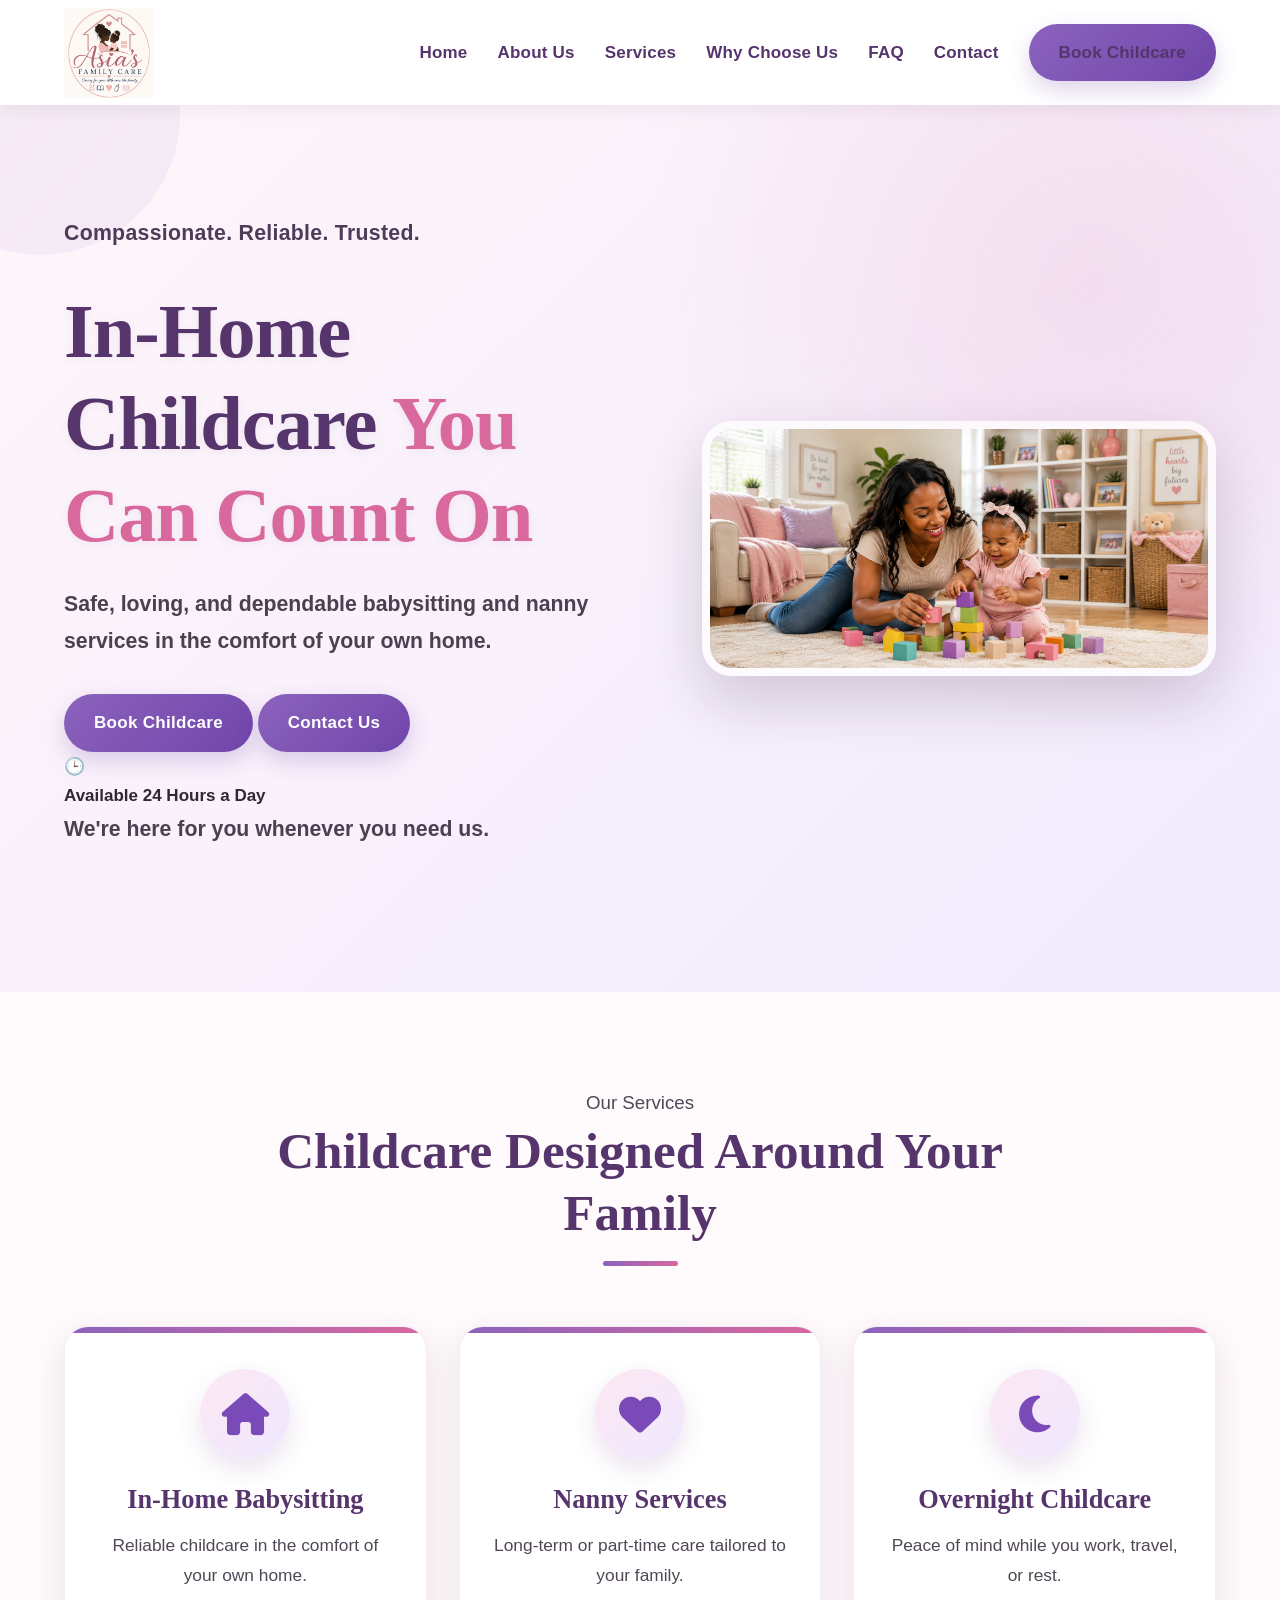
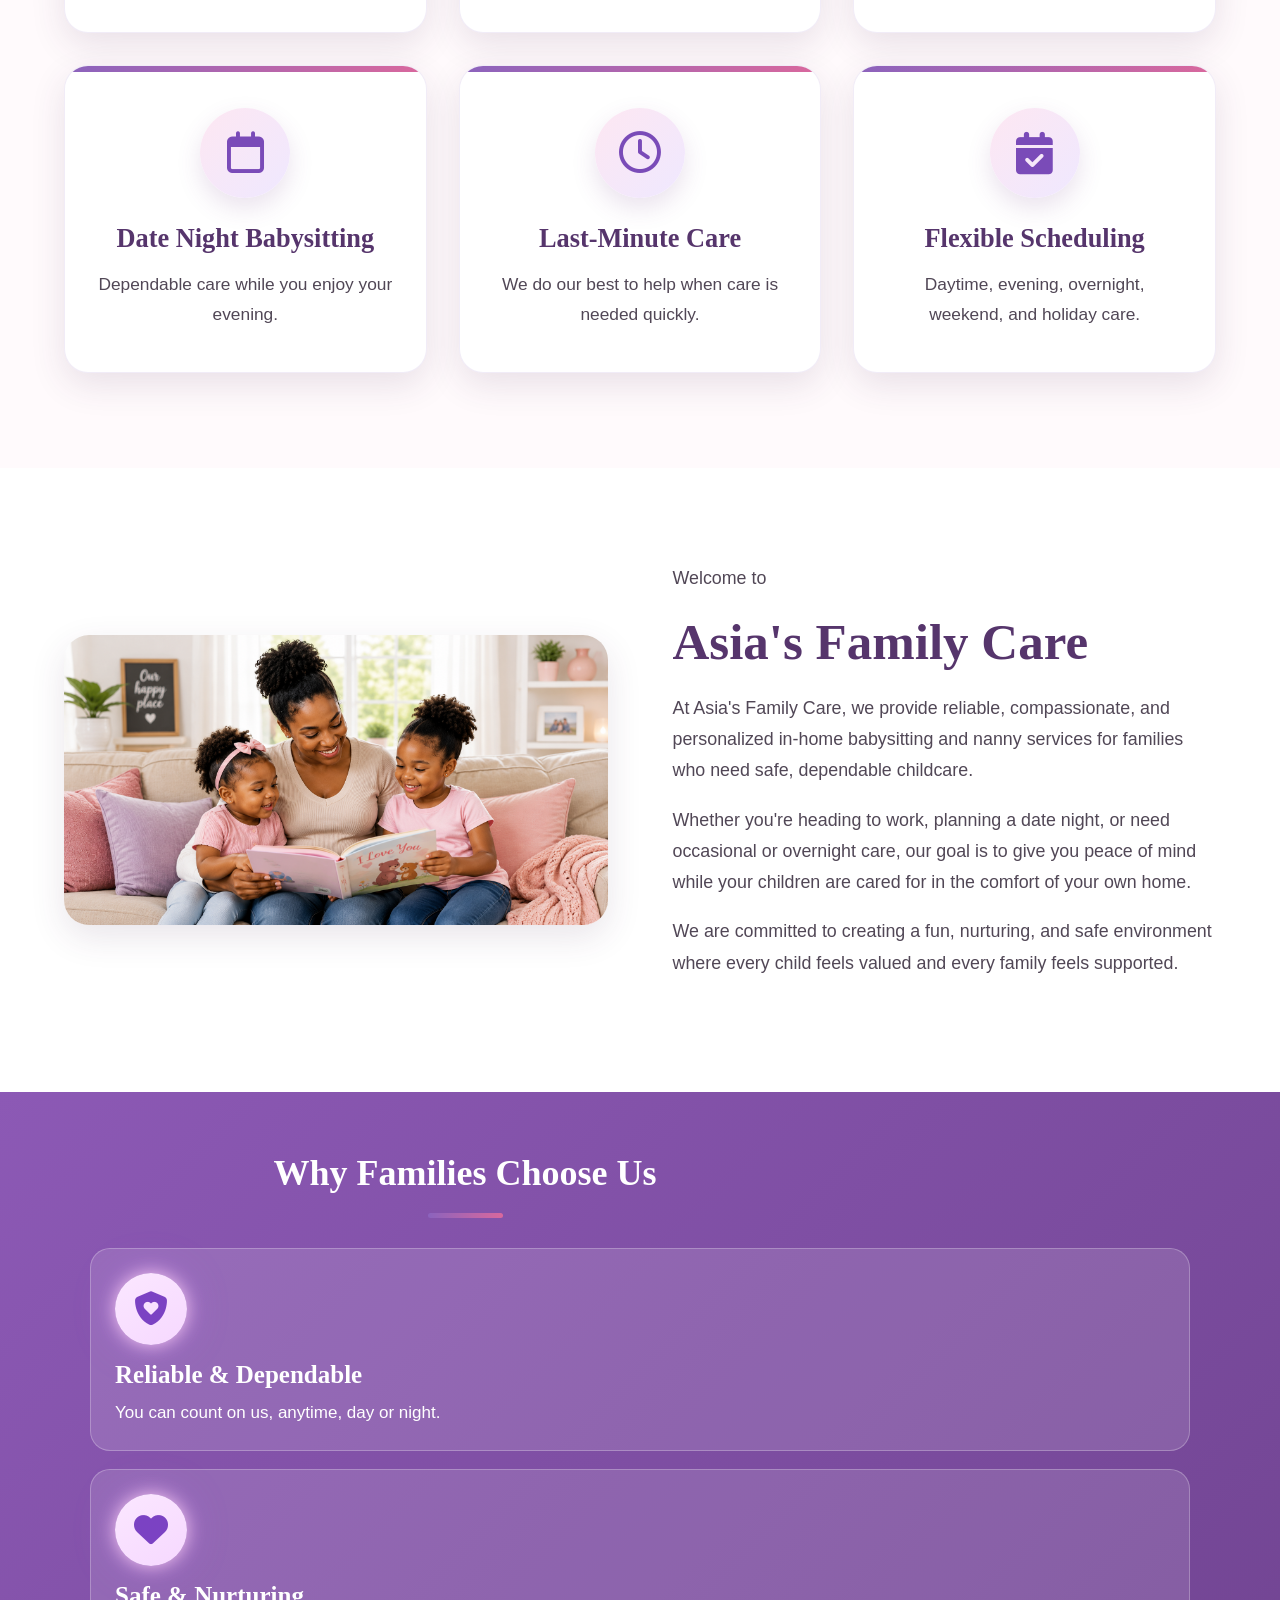
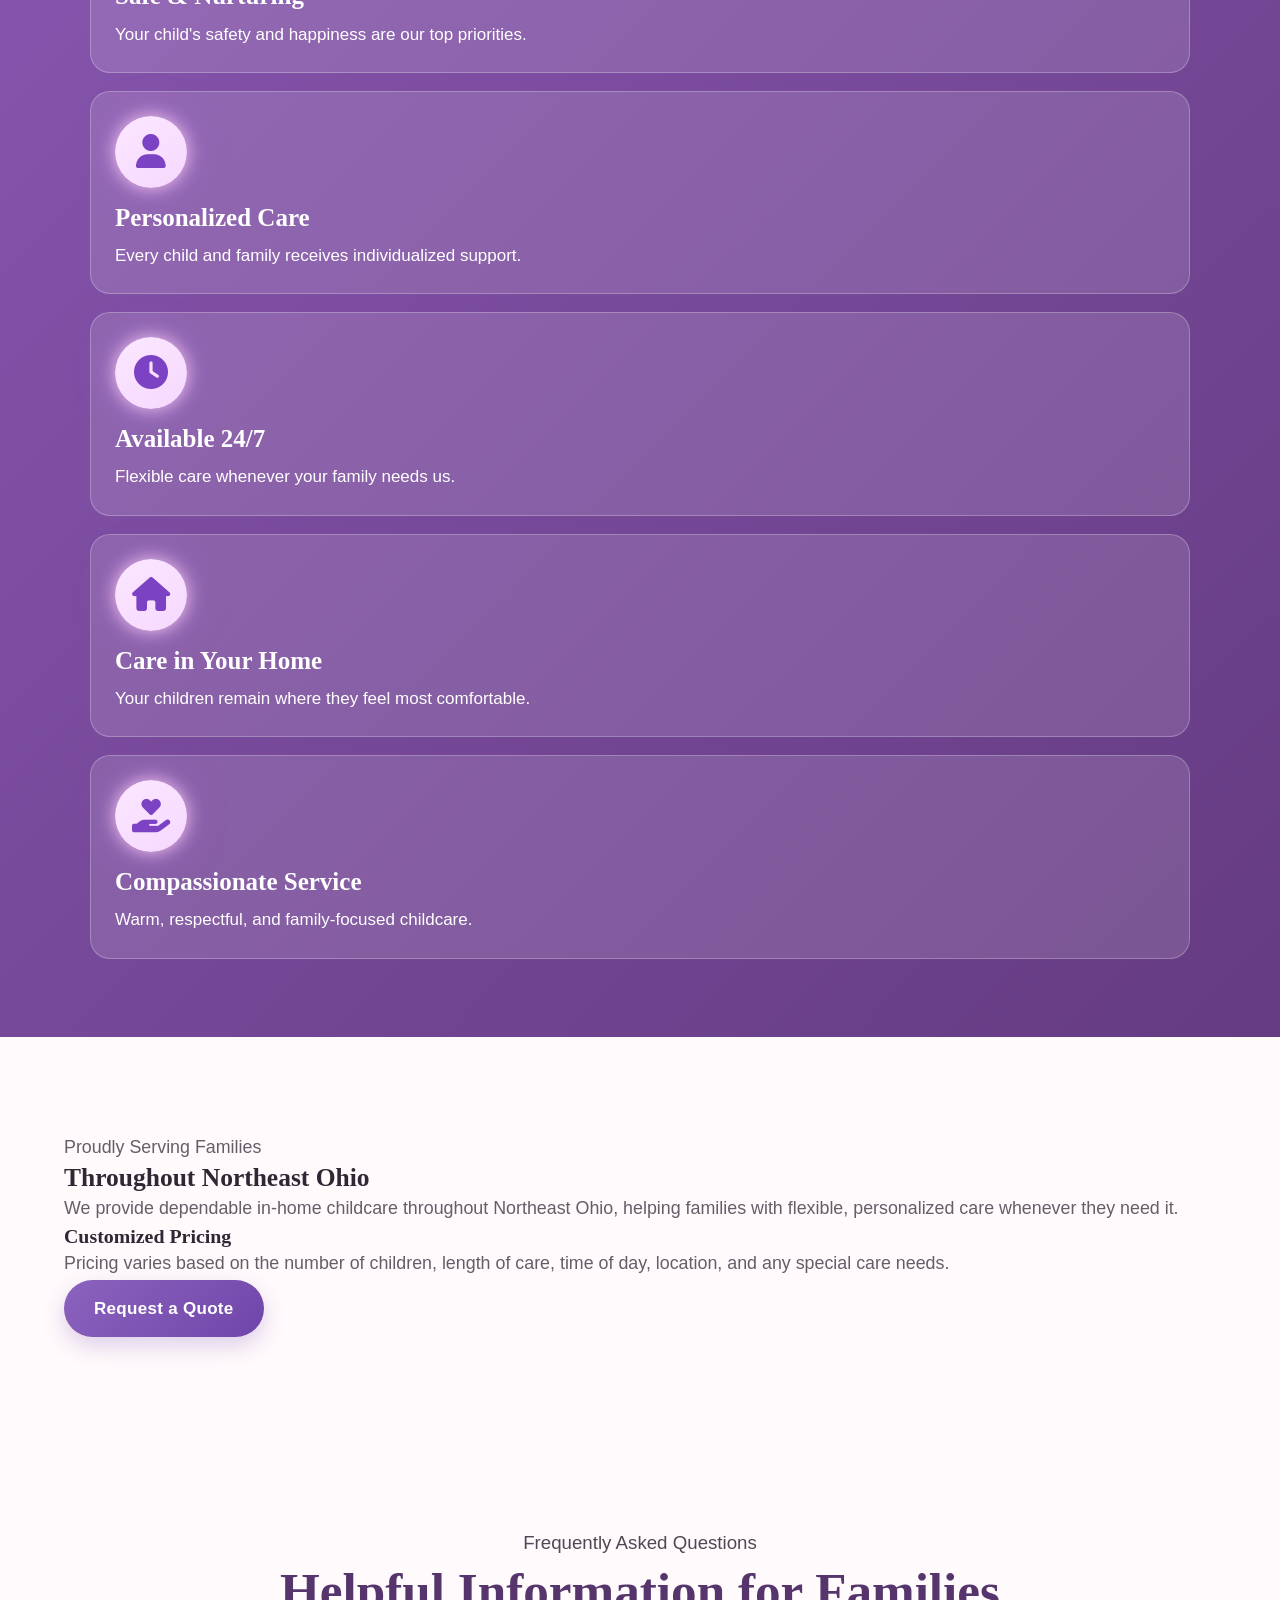
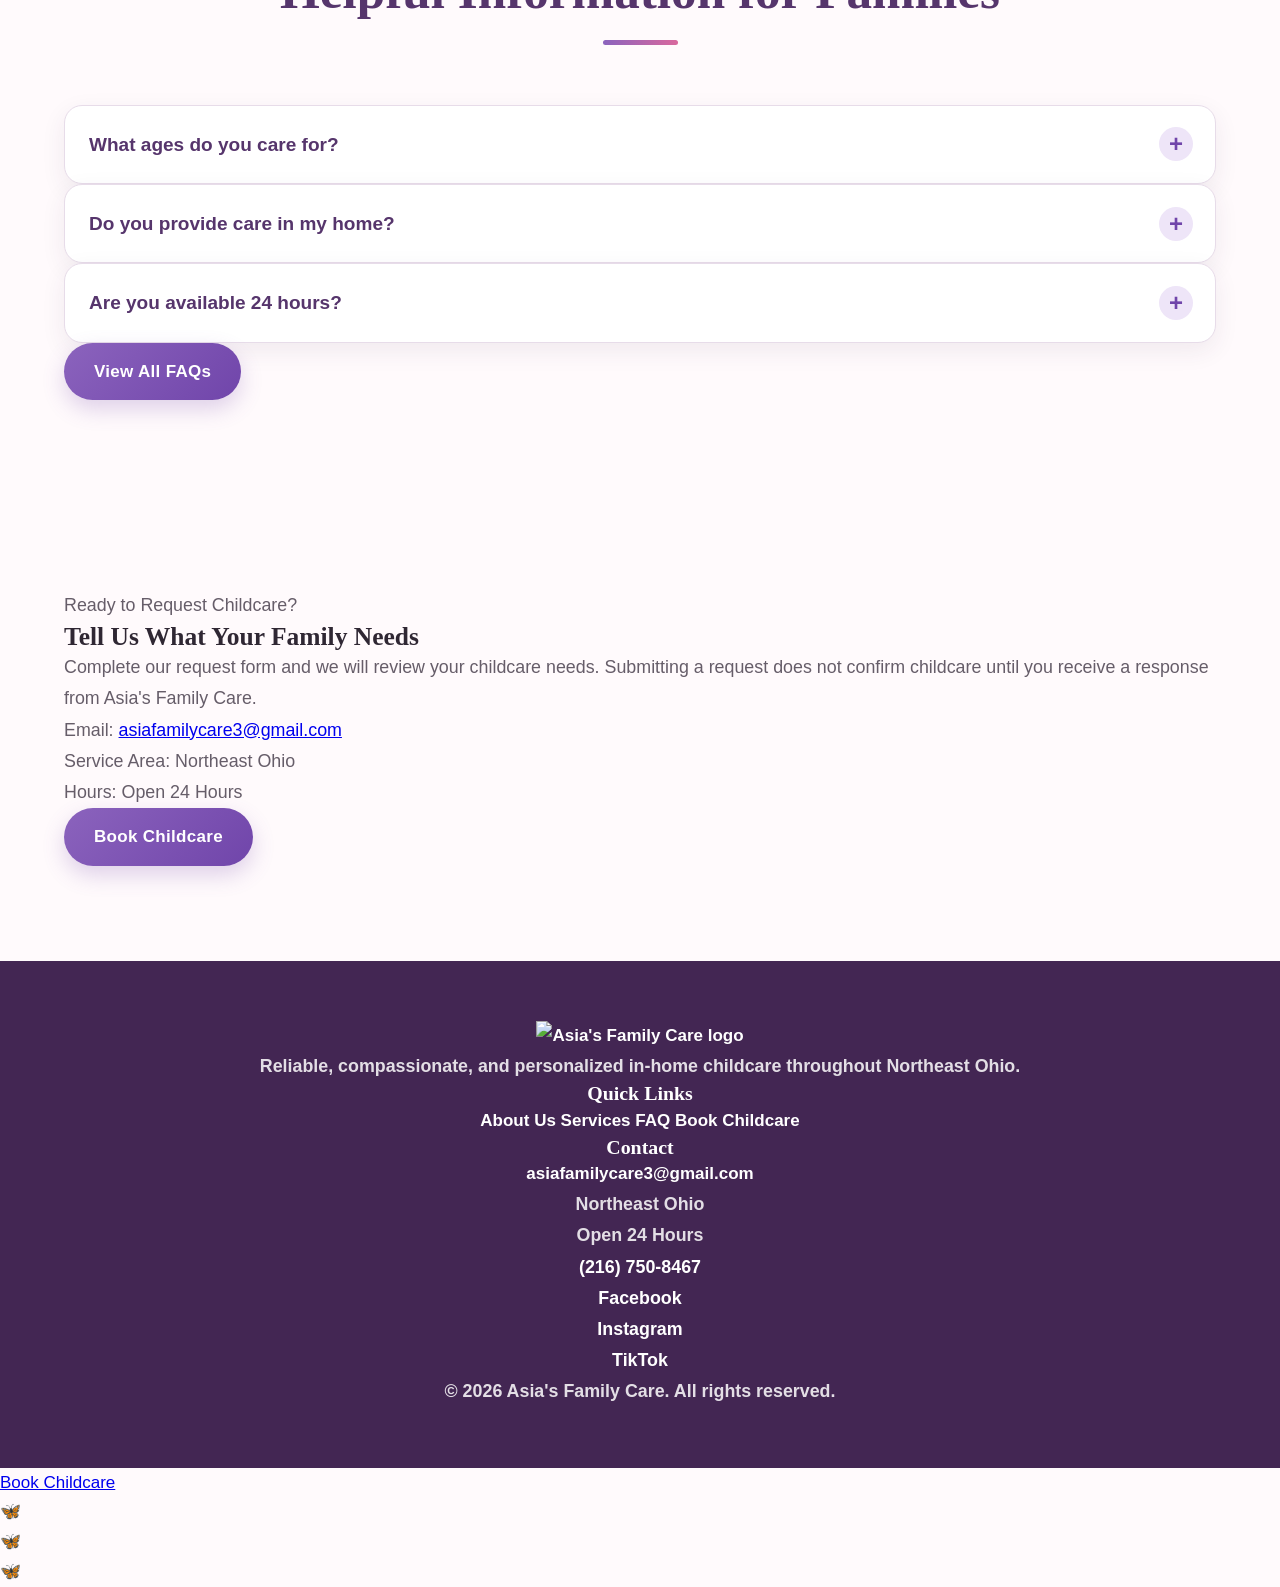
==== index.html @ 257b175a "Fix logo image file extension in footer" ====
<!DOCTYPE html>
<html lang="en">
<head>
  <meta charset="UTF-8">
  <meta name="viewport" content="width=device-width, initial-scale=1.0">

  <title>Asia's Family Care | In-Home Childcare in Northeast Ohio</title>

  <meta
    name="description"
    content="Asia's Family Care provides reliable, compassionate, and personalized in-home babysitting and nanny services throughout Northeast Ohio."
  >

  <link rel="stylesheet" href="styles.css">
  <link rel="stylesheet" href="https://cdnjs.cloudflare.com/ajax/libs/font-awesome/6.5.2/css/all.min.css">
</head>

<body>

  <header class="site-header">
    <div class="container header-inner">

      <a href="index.html" class="logo-link">
        <img
          src="logo.jpg.jpeg"
          alt="Asia's Family Care logo"
          class="logo"
        >
      </a>

      <button class="menu-button" id="menuButton" aria-label="Open menu">
        ☰
      </button>

      <nav class="main-nav" id="mainNav">
        <a href="index.html" class="active">Home</a>
       <a href="#about">About Us</a>
        <a href="#services">Services</a>
        <a href="#why-choose-us">Why Choose Us</a>
        <a href="#faq">FAQ</a>
        <a href="#contact">Contact</a>
        <a href="book.html" class="button nav-button">Book Childcare</a>
      </nav>

    </div>
  </header>

  <main>

    <section class="hero">
      <div class="container hero-grid">

        <div class="hero-content">
          <p class="eyebrow">
            Compassionate. Reliable. Trusted.
          </p>

          <h1>
            In-Home Childcare
            <span>You Can Count On</span>
          </h1>

          <p class="hero-text">
            Safe, loving, and dependable babysitting and nanny services
            in the comfort of your own home.
          </p>

          <div class="hero-buttons">
            <a href="book.html" class="button">
              Book Childcare
            </a>

            <a href="#contact" class="button button-outline">
              Contact Us
            </a>
          </div>

          <div class="availability">
            <div class="availability-icon">🕒</div>


            <div>
              <strong>Available 24 Hours a Day</strong>
              <p>We're here for you whenever you need us.</p>
            </div>
          </div>
        </div>

        <div class="hero-image">
          <img
            src="hero-family.png.png"
            alt="Caregiver reading with children"
          >
        </div>

      </div>
    </section>

    <section class="services-preview" id="services">
      <div class="container">

        <div class="section-heading">
          <p>Our Services</p>
          <h2>Childcare Designed Around Your Family</h2>
        </div>

        <div class="service-grid">

          <article class="service-card">
            <div class="service-icon">
    <i class="fa-solid fa-house"></i>
</div>
            <h3>In-Home Babysitting</h3>
            <p>Reliable childcare in the comfort of your own home.</p>
          </article>

          <article class="service-card">
            <div class="service-icon">
    <i class="fa-solid fa-heart"></i>
</div>
            <h3>Nanny Services</h3>
            <p>Long-term or part-time care tailored to your family.</p>
          </article>

          <article class="service-card">
            <div class="service-icon">
    <i class="fa-solid fa-moon"></i>
</div>
            <h3>Overnight Childcare</h3>
            <p>Peace of mind while you work, travel, or rest.</p>
          </article>

          <article class="service-card">
            <div class="service-icon">
    <i class="fa-regular fa-calendar"></i>
</div>
            <h3>Date Night Babysitting</h3>
            <p>Dependable care while you enjoy your evening.</p>
          </article>

          <article class="service-card">
            <div class="service-icon">
    <i class="fa-regular fa-clock"></i>
</div>
            <h3>Last-Minute Care</h3>
            <p>We do our best to help when care is needed quickly.</p>
          </article>

          <article class="service-card">
            <div class="service-icon">
    <i class="fa-solid fa-calendar-check"></i>
</div>
            <h3>Flexible Scheduling</h3>
            <p>Daytime, evening, overnight, weekend, and holiday care.</p>
          </article>

        </div>

        

      </div>
    </section>

    <section class="about-preview" id="about">
      <div class="container about-grid">

        <div class="about-image">
          <img
            src="caregiver-child.png.png"
            alt="Caregiver playing with a young child"
          >
        </div>

        <div class="about-content">
          <p class="script-heading">Welcome to</p>

          <h2>Asia's Family Care</h2>

          <p>
            At Asia's Family Care, we provide reliable, compassionate,
            and personalized in-home babysitting and nanny services for
            families who need safe, dependable childcare.
          </p>

          <p>
            Whether you're heading to work, planning a date night, or need
            occasional or overnight care, our goal is to give you peace of
            mind while your children are cared for in the comfort of your
            own home.
          </p>

          <p>
            We are committed to creating a fun, nurturing, and safe environment
            where every child feels valued and every family feels supported.
          </p>

          
        </div>

      </div>
    </section>

    <section class="why-choose-us" id="why-choose-us">
      <div class="container">

        <div class="section-heading light-heading">
          <h2>Why Families Choose Us</h2>
        </div>

        <div class="benefit-grid">

          <article class="benefit">
            <div class="benefit-icon">
    <i class="fa-solid fa-shield-heart"></i>
</div>
            <h3>Reliable & Dependable</h3>
            <p>You can count on us, anytime, day or night.</p>
          </article>

          <article class="benefit">
            <div class="benefit-icon">
    <i class="fa-solid fa-heart"></i>
</div>
            <h3>Safe & Nurturing</h3>
            <p>Your child's safety and happiness are our top priorities.</p>
          </article>

          <article class="benefit">
            <div class="benefit-icon">
    <i class="fa-solid fa-user"></i>
</div>
            <h3>Personalized Care</h3>
            <p>Every child and family receives individualized support.</p>
          </article>

          <article class="benefit">
    <div class="benefit-icon">
        <i class="fa-solid fa-clock"></i>
    </div>

    <h3>Available 24/7</h3>

    <p>Flexible care whenever your family needs us.</p>
</article>

          <article class="benefit">
    <div class="benefit-icon">
        <i class="fa-solid fa-house"></i>
    </div>
    <h3>Care in Your Home</h3>
    <p>Your children remain where they feel most comfortable.</p>
</article>

<article class="benefit">
    <div class="benefit-icon">
        <i class="fa-solid fa-hand-holding-heart"></i>
    </div>
    <h3>Compassionate Service</h3>
    <p>Warm, respectful, and family-focused childcare.</p>
</article>

        </div>

      </div>
    </section>

    <section class="service-area">
      <div class="container service-area-grid">

        <div>
          <p class="eyebrow">Proudly Serving Families</p>
          <h2>Throughout Northeast Ohio</h2>

          <p>
            We provide dependable in-home childcare throughout Northeast Ohio,
            helping families with flexible, personalized care whenever they need it.
          </p>
        </div>

        <div class="quote-card">
          <h3>Customized Pricing</h3>

          <p>
            Pricing varies based on the number of children, length of care,
            time of day, location, and any special care needs.
          </p>

          <a href="quote.html" class="button">
            Request a Quote
          </a>
        </div>

      </div>
    </section>

    <section id="faq" class="faq-preview">
      <div class="container">

        <div class="section-heading">
          <p>Frequently Asked Questions</p>
          <h2>Helpful Information for Families</h2>
        </div>

        <div class="faq-preview-list">

          <details>
            <summary>What ages do you care for?</summary>
            <p>
              We provide care for children of all ages, from infants to teenagers.
            </p>
          </details>

          <details>
            <summary>Do you provide care in my home?</summary>
            <p>
              Yes. We provide in-home babysitting and nanny services.
            </p>
          </details>

          <details>
            <summary>Are you available 24 hours?</summary>
            <p>
              Yes. We offer daytime, evening, overnight, weekend, and holiday care
              based on availability.
            </p>
          </details>

        </div>

        <div class="center-button">
          <a href="faq.html" class="button">
            View All FAQs
          </a>
        </div>

      </div>
    </section>

    <section id="book" class="home-booking">
      <div class="container home-booking-grid">

        <div>
          <p class="eyebrow">Ready to Request Childcare?</p>
          <h2>Tell Us What Your Family Needs</h2>

          <p>
            Complete our request form and we will review your childcare needs.
            Submitting a request does not confirm childcare until you receive
            a response from Asia's Family Care.
          </p>
        </div>

        <div class="booking-callout">
          <p>
            Email:
            <a href="mailto:asiafamilycare3@gmail.com">
              asiafamilycare3@gmail.com
            </a>
          </p>

          <p>Service Area: Northeast Ohio</p>
          <p>Hours: Open 24 Hours</p>

          <a href="book.html" class="button">
            Book Childcare
          </a>
        </div>

      </div>
    </section>

  </main>

  <footer id="contact" class="site-footer">
    <div class="container footer-grid">

      <div>
        <img
          src="assets/logo.jpg.jpeg"
          alt="Asia's Family Care logo"
          class="footer-logo"
        >

        <p>
          Reliable, compassionate, and personalized in-home childcare
          throughout Northeast Ohio.
        </p>
      </div>

      <div>
        <h3>Quick Links</h3>
        <a href="#about">About Us</a>
<a href="#services">Services</a>
<a href="#faq">FAQ</a>
<a href="#book">Book Childcare</a>
      </div>

      <div>
        <h3>Contact</h3>

        <a href="mailto:asiafamilycare3@gmail.com">
          asiafamilycare3@gmail.com
        </a>

        <p>Northeast Ohio</p>
        <p>Open 24 Hours</p>
        <p>
  <a href="tel:+12167508467">(216) 750-8467</a>
</p>
       <p>
  <a href="https://www.facebook.com/share/194YC9buAX/?mibextid=wwXIfr" target="_blank">
    Facebook
  </a>
</p>

<p>
  <a href="https://www.instagram.com/asiafamilycare" target="_blank">
    Instagram
  </a>
</p>

<p>
  <a href="https://www.tiktok.com/@asiafamilycare" target="_blank">
    TikTok
  </a>
</p> 
      </div>

    </div>

    <div class="footer-bottom">
      <p>
        © 2026 Asia's Family Care. All rights reserved.
      </p>
    </div>
  </footer>

  <a href="book.html" class="floating-book-button">
    Book Childcare
  </a>
 

<div class="butterfly butterfly1">🦋</div>
<div class="butterfly butterfly2">🦋</div>
<div class="butterfly butterfly3">🦋</div>

<script src="script.js"></script>
</body>
</html>

  <script src="script.js"></script>
</body>
</html>
---- styles.css ----
/* =========================================
   Asia's Family Care
   Professional Website Styles
========================================= */

:root {
  --purple-dark: #56356c;
  --purple: #8b63bd;
  --purple-light: #eee5f8;
  --pink: #d9689d;
  --pink-light: #fff1f7;
  --cream: #fffafc;
  --white: #ffffff;
  --text-dark: #2f2733;
  --text-light: #665d69;
  --border: #e7dce9;
  --shadow: 0 12px 35px rgba(73, 45, 82, 0.12);
  --shadow-hover: 0 18px 45px rgba(73, 45, 82, 0.18);
}

/* Reset */

* {
  margin: 0;
  padding: 0;
  box-sizing: border-box;
}

html {
  scroll-behavior: smooth;
  font-size: 17px;
}

body {
  font-family: "Segoe UI", Arial, Helvetica, sans-serif;
  background: var(--cream);
  color: var(--text-dark);
  line-height: 1.75;
  animation: pageFadeIn 0.7s ease-in;
}

img {
  max-width: 100%;
}

.container {
  width: min(90%, 1200px);
  margin: 0 auto;
}

/* Headings and text */

h1,
h2,
h3 {
  font-family: Georgia, "Times New Roman", serif;
  line-height: 1.2;
}

p {
  font-size: 1.05rem;
  color: var(--text-light);
}

section {
  padding: 95px 0;
}

/* Header */

header {
  background: rgba(255, 255, 255, 0.97);
  box-shadow: 0 3px 18px rgba(50, 35, 55, 0.08);
  position: sticky;
  top: 0;
  z-index: 1000;
}

.header-inner {
  min-height: 105px;
  display: flex;
  justify-content: space-between;
  align-items: center;
  gap: 30px;
}

.logo {
  display: block;
  height: 90px;
  width: auto;
  animation: logoDrop 0.8s ease-out;
}

.main-nav,
nav {
  display: flex;
  align-items: center;
  gap: 30px;
}

.main-nav a,
nav a {
  position: relative;
  color: var(--purple-dark);
  text-decoration: none;
  font-size: 1rem;
  font-weight: 700;
  letter-spacing: 0.2px;
  transition: color 0.25s ease;
}

.main-nav a::after,
nav a::after {
  content: "";
  position: absolute;
  left: 0;
  bottom: -7px;
  width: 0;
  height: 3px;
  background: var(--pink);
  border-radius: 10px;
  transition: width 0.25s ease;
}

.main-nav a:hover,
nav a:hover {
  color: var(--pink);
}

.main-nav a:hover::after,
nav a:hover::after {
  width: 100%;
}

/* Mobile menu button */

.menu-button {
  display: none;
  border: 0;
  background: var(--purple-light);
  color: var(--purple-dark);
  padding: 11px 15px;
  border-radius: 10px;
  font-size: 1.4rem;
  cursor: pointer;
}

/* Buttons */

.button,
.quote-submit-button {
  display: inline-flex;
  justify-content: center;
  align-items: center;
  min-height: 54px;
  padding: 14px 30px;
  border: none;
  border-radius: 50px;
  background: linear-gradient(135deg, var(--purple), #7045aa);
  color: var(--white);
  text-decoration: none;
  font-size: 1rem;
  font-weight: 800;
  letter-spacing: 0.3px;
  cursor: pointer;
  box-shadow: 0 9px 22px rgba(112, 69, 170, 0.23);
  transition:
    transform 0.25s ease,
    box-shadow 0.25s ease,
    background 0.25s ease;
}

.button:hover,
.quote-submit-button:hover {
  background: linear-gradient(135deg, #7e55b7, #603593);
  transform: translateY(-3px);
  box-shadow: 0 13px 28px rgba(112, 69, 170, 0.3);
}

.button:active,
.quote-submit-button:active {
  transform: scale(0.97);
}

/* Hero section */

.hero {
  position: relative;
  overflow: hidden;
  padding: 110px 0;
  background:
    radial-gradient(circle at 85% 20%, rgba(217, 104, 157, 0.13), transparent 34%),
    linear-gradient(135deg, #fff6fa 0%, #f1eafd 100%);
}

.hero::before {
  content: "";
  position: absolute;
  width: 280px;
  height: 280px;
  border-radius: 50%;
  top: -130px;
  left: -100px;
  background: rgba(139, 99, 189, 0.08);
}

.hero-grid {
  position: relative;
  display: grid;
  grid-template-columns: 1.05fr 0.95fr;
  gap: 70px;
  align-items: center;
}

.hero h1 {
  max-width: 720px;
  margin-bottom: 24px;
  color: var(--purple-dark);
  font-size: clamp(3rem, 6vw, 4.5rem);
  letter-spacing: -1.5px;
}

.hero h1 span,
.hero span {
  color: var(--pink);
}

.hero p {
  max-width: 650px;
  margin-bottom: 34px;
  font-size: 1.25rem;
  line-height: 1.75;
}

.hero img {
  width: 100%;
  display: block;
  border-radius: 30px;
  border: 8px solid rgba(255, 255, 255, 0.75);
  box-shadow: 0 25px 60px rgba(59, 38, 66, 0.2);
}

/* Section headings */

.section-heading {
  max-width: 750px;
  margin: 0 auto 60px;
  text-align: center;
}

.section-heading h2 {
  margin-bottom: 16px;
  color: var(--purple-dark);
  font-size: clamp(2.3rem, 4vw, 3.2rem);
}

.section-heading h2::after {
  content: "";
  display: block;
  width: 75px;
  height: 5px;
  margin: 18px auto 0;
  border-radius: 10px;
  background: linear-gradient(90deg, var(--purple), var(--pink));
}

.section-heading p {
  font-size: 1.1rem;
}

/* Services */

.service-grid {
  display: grid;
  grid-template-columns: repeat(auto-fit, minmax(270px, 1fr));
  gap: 32px;
}

.service-card,
.feature-card {
  position: relative;
  overflow: hidden;
  min-height: 100%;
  padding: 42px 32px;
  border: 1px solid rgba(139, 99, 189, 0.12);
  border-radius: 24px;
  background: var(--white);
  text-align: center;
  box-shadow: var(--shadow);
  animation: fadeUp 0.8s ease both;
  transition:
    transform 0.3s ease,
    box-shadow 0.3s ease,
    border-color 0.3s ease;
}

.service-card::before,
.feature-card::before {
  content: "";
  position: absolute;
  top: 0;
  left: 0;
  width: 100%;
  height: 6px;
  background: linear-gradient(90deg, var(--purple), var(--pink));
}

.service-card:hover,
.feature-card:hover {
  transform: translateY(-10px);
  border-color: rgba(139, 99, 189, 0.3);
  box-shadow: var(--shadow-hover);
}

.service-card h3,
.feature-card h3 {
  margin: 22px 0 14px;
  color: var(--purple-dark);
  font-size: 1.55rem;
}

.service-card p,
.feature-card p {
  font-size: 1.02rem;
}

/* About and welcome image layouts */

.about-grid,
.welcome-grid {
  display: grid;
  grid-template-columns: 1fr 1fr;
  align-items: center;
  gap: 65px;
}

.about-image,
.welcome-image,
.caregiver-image {
  width: 100%;
  height: auto;
  overflow: visible;
}

.about-image img,
.welcome-image img,
.caregiver-image img {
  width: 100%;
  height: auto;
  max-height: none;
  object-fit: contain;
  object-position: center;
  display: block;
  border-radius: 25px;
  box-shadow: var(--shadow);
}

/* About preview */

.about-preview {
  background: var(--white);
}

.about-preview h2 {
  margin-bottom: 20px;
  color: var(--purple-dark);
  font-size: clamp(2.2rem, 4vw, 3rem);
}

.about-preview p {
  margin-bottom: 18px;
}

/* Why choose us */

.why-choose-us {
  position: relative;
  overflow: hidden;
  background:
    radial-gradient(circle at 90% 10%, rgba(255, 255, 255, 0.12), transparent 28%),
    linear-gradient(135deg, #8b63bd 0%, #5c3875 100%);
  color: var(--white);
  animation: fadeUp 0.8s ease both;
}

.why-choose-us h2,
.why-choose-us h3 {
  color: var(--white);
}

.why-choose-us p {
  color: rgba(255, 255, 255, 0.9);
}

/* FAQ */

.faq-item {
  max-width: 850px;
  margin: 0 auto 20px;
  padding: 25px 28px;
  border: 1px solid var(--border);
  border-radius: 16px;
  background: var(--white);
  box-shadow: 0 8px 24px rgba(66, 43, 73, 0.08);
  animation: fadeUp 0.8s ease both;
}

.faq-item h3 {
  margin-bottom: 10px;
  color: var(--purple-dark);
  font-size: 1.3rem;
}

/* Quote page */

.quote-intro {
  padding: 75px 20px 45px;
  background:
    radial-gradient(circle at 80% 20%, rgba(217, 104, 157, 0.1), transparent 30%),
    #fff8fb;
  text-align: center;
}

.quote-intro h1 {
  margin-bottom: 18px;
  color: var(--purple-dark);
  font-size: clamp(2.5rem, 5vw, 4rem);
}

.quote-intro p {
  max-width: 700px;
  margin: 0 auto;
  font-size: 1.15rem;
}

.quote-form-section {
  padding: 35px 20px 90px;
  background: #fff8fb;
}

.quote-form {
  max-width: 760px;
  margin: 0 auto;
  padding: 42px;
  border: 1px solid rgba(139, 99, 189, 0.14);
  border-radius: 26px;
  background: var(--white);
  box-shadow: 0 18px 50px rgba(67, 42, 76, 0.12);
}

.quote-form label {
  display: block;
  margin-bottom: 23px;
  color: #493253;
  font-size: 1rem;
  font-weight: 750;
}

.quote-form input,
.quote-form select,
.quote-form textarea {
  display: block;
  width: 100%;
  min-height: 52px;
  margin-top: 9px;
  padding: 14px 16px;
  border: 1.5px solid #d7c8dd;
  border-radius: 12px;
  background: #fff;
  color: var(--text-dark);
  font: inherit;
  font-size: 1rem;
  transition:
    border-color 0.2s ease,
    box-shadow 0.2s ease;
}

.quote-form textarea {
  min-height: 145px;
  resize: vertical;
}

.quote-form input:focus,
.quote-form select:focus,
.quote-form textarea:focus {
  outline: none;
  border-color: var(--purple);
  box-shadow: 0 0 0 4px rgba(139, 99, 189, 0.14);
}

.quote-form .checkbox-row {
  display: flex;
  align-items: flex-start;
  gap: 12px;
  font-weight: 500;
  line-height: 1.55;
}

.quote-form .checkbox-row input {
  width: 21px;
  height: 21px;
  min-height: 0;
  margin-top: 4px;
  flex-shrink: 0;
}

.quote-submit-button {
  width: 100%;
  margin-top: 8px;
  font-size: 1.05rem;
}

.form-note {
  margin-top: 20px;
  text-align: center;
  color: var(--text-light);
  font-size: 0.95rem;
}

/* Floating booking button */

.floating-book-button {
  animation: gentlePulse 2.3s infinite;
}

/* Footer */

footer {
  padding: 60px 20px;
  background: #432653;
  color: var(--white);
  text-align: center;
}

footer p {
  color: rgba(255, 255, 255, 0.85);
}

footer a {
  color: var(--white);
  font-weight: 700;
  text-decoration: none;
}

footer a:hover {
  color: #f3b7d1;
  text-decoration: underline;
}

/* Animations */

@keyframes pageFadeIn {
  from {
    opacity: 0;
  }

  to {
    opacity: 1;
  }
}

@keyframes logoDrop {
  from {
    opacity: 0;
    transform: translateY(-18px);
  }

  to {
    opacity: 1;
    transform: translateY(0);
  }
}

@keyframes fadeUp {
  from {
    opacity: 0;
    transform: translateY(24px);
  }

  to {
    opacity: 1;
    transform: translateY(0);
  }
}

@keyframes gentlePulse {
  0%,
  100% {
    transform: scale(1);
  }

  50% {
    transform: scale(1.05);
  }
}

/* Tablet and mobile */

@media (max-width: 900px) {
  html {
    font-size: 16px;
  }

  section {
    padding: 75px 0;
  }

  .header-inner {
    min-height: 88px;
  }

  .logo {
    height: 72px;
  }

  .menu-button {
    display: block;
  }

  .main-nav,
  nav {
    display: none;
    position: absolute;
    top: 100%;
    left: 0;
    width: 100%;
    padding: 22px 5%;
    background: var(--white);
    box-shadow: 0 15px 25px rgba(50, 35, 55, 0.12);
  }

  .main-nav.open,
  nav.open {
    display: flex !important;
    flex-direction: column;
    align-items: flex-start;
    gap: 18px;
  }

  .main-nav a,
  nav a {
    width: 100%;
    padding: 8px 0;
    font-size: 1.05rem;
  }

  .hero {
    padding: 75px 0;
  }

  .hero-grid,
  .about-grid,
  .welcome-grid {
    grid-template-columns: 1fr;
    gap: 42px;
  }

  .hero-grid {
    text-align: center;
  }

  .hero h1 {
    margin-left: auto;
    margin-right: auto;
    font-size: clamp(2.7rem, 9vw, 3.8rem);
  }

  .hero p {
    margin-left: auto;
    margin-right: auto;
  }

  .hero img {
    max-width: 700px;
    margin: 0 auto;
  }
}

/* Small phones */

@media (max-width: 600px) {
  .container {
    width: 92%;
  }

  section {
    padding: 62px 0;
  }

  .hero {
    padding: 58px 0;
  }

  .hero h1 {
    font-size: 2.65rem;
    letter-spacing: -0.7px;
  }

  .hero p {
    font-size: 1.08rem;
  }

  .section-heading {
    margin-bottom: 42px;
  }

  .section-heading h2 {
    font-size: 2.25rem;
  }

  .service-grid {
    grid-template-columns: 1fr;
  }

  .service-card,
  .feature-card {
    padding: 35px 24px;
  }

  .quote-intro {
    padding: 58px 18px 35px;
  }

  .quote-intro h1 {
    font-size: 2.45rem;
  }

  .quote-form-section {
    padding: 25px 14px 65px;
  }

  .quote-form {
    padding: 28px 19px;
    border-radius: 20px;
  }

  .button {
    width: 100%;
    max-width: 330px;
  }
}

/* Accessibility */

@media (prefers-reduced-motion: reduce) {
  *,
  *::before,
  *::after {
    animation: none !important;
    transition: none !important;
    scroll-behavior: auto !important;
  }
}
/* Stronger, bolder website text */

body {
  font-weight: 500;
}

.hero h1 {
  font-weight: 900;
  letter-spacing: -1px;
  text-shadow: 0 2px 8px rgba(93, 59, 115, 0.08);
}

.hero p {
  font-weight: 600;
  color: #4b4050;
}

.hero > .container p:first-child,
.hero-grid > div > p:first-child {
  font-weight: 700;
  color: #4d3b58;
  letter-spacing: 0.3px;
}

.section-heading h2,
.about-preview h2,
.quote-intro h1 {
  font-weight: 900;
}

.section-heading p,
.about-preview p,
.service-card p,
.feature-card p,
.faq-item p {
  font-weight: 500;
  color: #514756;
}

.service-card h3,
.feature-card h3,
.faq-item h3 {
  font-weight: 800;
}

nav a,
.main-nav a {
  font-weight: 800;
}

.button,
.quote-submit-button {
  font-weight: 900;
}

footer,
footer p,
footer a {
  font-weight: 600;
}
.service-icon{
    width:90px;
    height:90px;
    margin:0 auto 25px;
    border-radius:50%;
    background:linear-gradient(135deg,#fde7f2,#efe8ff);
    display:flex;
    align-items:center;
    justify-content:center;
    box-shadow:0 10px 25px rgba(111,63,133,.15);
}

.service-icon i{
    font-size:42px;
    color:#7a4bb8;
}

.service-card:hover .service-icon{
    transform:scale(1.08);
    transition:.3s;
}
}
/* Professional FAQ cards */

.faq-preview-list{
  max-width:850px;
  margin:0 auto;
  display:grid;
  gap:16px;
}

.faq-preview-list details{
  background:white;
  border:1px solid #e7dce9;
  border-radius:18px;
  box-shadow:0 8px 24px rgba(66,43,73,.08);
  overflow:hidden;
}

.faq-preview-list summary{
  position:relative;
  padding:22px 65px 22px 24px;
  color:#56356c;
  font-size:1.12rem;
  font-weight:800;
  cursor:pointer;
  list-style:none;
}

.faq-preview-list summary::-webkit-details-marker{
  display:none;
}

.faq-preview-list summary::after{
  content:"+";
  position:absolute;
  right:22px;
  top:50%;
  transform:translateY(-50%);
  width:34px;
  height:34px;
  display:flex;
  align-items:center;
  justify-content:center;
  border-radius:50%;
  background:#eee5f8;
  color:#7045aa;
  font-size:24px;
  font-weight:bold;
}

.faq-preview-list details[open] summary::after{
  content:"−";
}

.faq-preview-list details p{
  padding:0 24px 22px;
  color:#514756;
  font-size:1rem;
  line-height:1.7;
}

.faq-preview-list details[open]{
  border-color:#cbb5df;
  box-shadow:0 12px 30px rgba(86,53,108,.14);
}
/* Full FAQ page */

.faq-page-intro {
  padding: 85px 0 45px;
  background:
    radial-gradient(
      circle at 85% 15%,
      rgba(217, 104, 157, 0.12),
      transparent 30%
    ),
    linear-gradient(135deg, #fff7fb, #f3edff);
}

.faq-page-intro .section-heading {
  margin-bottom: 0;
}

.faq-page-intro .section-heading > p:first-child {
  margin-bottom: 12px;
  color: var(--pink);
  font-weight: 800;
  letter-spacing: 1px;
  text-transform: uppercase;
}

.faq-page-intro h1 {
  margin-bottom: 20px;
  color: var(--purple-dark);
  font-size: clamp(2.7rem, 6vw, 4.4rem);
}

.faq-page-section {
  padding: 70px 0 95px;
  background: var(--cream);
}

.faq-booking-box {
  max-width: 850px;
  margin: 55px auto 0;
  padding: 45px 30px;
  border-radius: 25px;
  background:
    radial-gradient(
      circle at 90% 10%,
      rgba(255, 255, 255, 0.13),
      transparent 30%
    ),
    linear-gradient(135deg, var(--purple), var(--purple-dark));
  color: white;
  text-align: center;
  box-shadow: var(--shadow-hover);
}

.faq-booking-box p {
  margin-bottom: 8px;
  color: rgba(255, 255, 255, 0.88);
  font-weight: 600;
}

.faq-booking-box h2 {
  margin-bottom: 25px;
  color: white;
  font-size: clamp(2rem, 5vw, 3rem);
}

.faq-booking-box .button {
  background: white;
  color: var(--purple-dark);
}

.faq-booking-box .button:hover {
  background: var(--pink-light);
}

@media (max-width: 600px) {
  .faq-page-intro {
    padding: 60px 0 35px;
  }

  .faq-page-intro h1 {
    font-size: 2.65rem;
  }

  .faq-page-section {
    padding: 50px 0 70px;
  }

  .faq-preview-list summary {
    padding: 20px 62px 20px 20px;
    font-size: 1.05rem;
  }

  .faq-preview-list details p {
    padding: 0 20px 20px;
  }

  .faq-booking-box {
    padding: 38px 22px;
  }
}
/* Booking form layout */
.booking-form {
  width: 100%;
  max-width: 850px;
  margin: 0 auto;
  padding: 28px;
  background: #ffffff;
  border-radius: 24px;
  box-sizing: border-box;
}

.booking-form h2 {
  margin-top: 30px;
  margin-bottom: 18px;
}

.booking-form label {
  display: flex;
  flex-direction: column;
  gap: 8px;
  width: 100%;
  font-weight: 600;
}

.form-grid {
  display: grid;
  grid-template-columns: repeat(2, minmax(0, 1fr));
  gap: 20px;
}

.booking-form input,
.booking-form select,
.booking-form textarea {
  display: block;
  width: 100%;
  min-width: 0;
  padding: 14px 16px;
  font-size: 16px;
  border: 1px solid #ddd4df;
  border-radius: 12px;
  background: #ffffff;
  box-sizing: border-box;
}

.booking-form textarea {
  resize: vertical;
}

/* Phone layout */
@media (max-width: 700px) {
  .booking-form-section {
    padding: 35px 16px;
  }

  .booking-form {
    padding: 22px 18px;
    border-radius: 18px;
  }

  .form-grid {
    grid-template-columns: 1fr;
    gap: 16px;
  }

  .booking-form h2 {
    font-size: 32px;
    line-height: 1.1;
  }

  .booking-form label {
    font-size: 18px;
  }

  .booking-form input,
  .booking-form select,
  .booking-form textarea {
    width: 100%;
    font-size: 16px;
  }
}
/* Final booking page cleanup */

.booking-form-section {
  background: #fff9fc;
  padding: 60px 20px;
}

.booking-form {
  max-width: 900px;
  padding: 40px;
  box-shadow: 0 14px 40px rgba(77, 42, 91, 0.08);
}

.booking-form h2 {
  color: #2f2431;
  font-size: 34px;
  margin-top: 38px;
  margin-bottom: 20px;
}

.booking-form h2:first-of-type {
  margin-top: 0;
}

.booking-form label {
  color: #332b35;
  line-height: 1.4;
}

.booking-form input,
.booking-form select,
.booking-form textarea {
  min-height: 54px;
}

.booking-form textarea {
  min-height: 170px;
}

.checkbox-row {
  display: grid !important;
  grid-template-columns: 22px 1fr;
  align-items: start;
  gap: 12px !important;
  margin-top: 24px;
}

.checkbox-row input {
  width: 20px !important;
  min-height: 20px !important;
  margin-top: 3px;
}

.booking-submit-button {
  display: block;
  width: fit-content;
  margin: 26px auto 0;
  padding: 16px 28px;
  border: none;
  cursor: pointer;
}

.form-note {
  max-width: 720px;
  margin: 18px auto 0;
  text-align: center;
  line-height: 1.6;
  color: #6e6371;
}

@media (max-width: 700px) {
  .booking-form-section {
    padding: 28px 12px;
  }

  .booking-form {
    padding: 26px 18px;
  }

  .booking-form h2 {
    font-size: 30px;
  }

  .booking-submit-button {
    width: 100%;
  }

  .form-note {
    text-align: left;
  }
}
/* =========================================
   PROFESSIONAL BOOKING PAGE
   ========================================= */

.booking-intro {
    padding: 80px 20px 60px;
    text-align: center;
    background:
        radial-gradient(circle at top left, rgba(255, 255, 255, 0.9), transparent 35%),
        linear-gradient(135deg, #fff4fb 0%, #eee4ff 100%);
    border-bottom: 1px solid rgba(123, 66, 195, 0.12);
}

.booking-intro .container {
  max-width: 760px;
  margin: 0 auto;
}.booking-intro h1 {
    margin: 12px 0 18px;
    color: #4f2d67;
    font-size: 54px;
    line-height: 1.1;
}

.booking-intro p {
    max-width: 680px;
    margin: 0 auto;
    color: #665c69;
    font-size: 19px;
    line-height: 1.7;
}

.booking-label {
  margin: 0 0 10px;
  color: #7b4a91;
  font-size: 15px;
  font-weight: 800;
  letter-spacing: 2px;
  text-transform: uppercase;
}

.booking-intro h1 {
  margin: 0 0 18px;
  color: #2f2431;
  font-size: clamp(38px, 6vw, 58px);
  line-height: 1.08;
}

.booking-intro p {
  max-width: 680px;
  margin: 0 auto;
  color: #6e6371;
  font-size: 18px;
  line-height: 1.7;
}

.booking-form-section {
  padding: 65px 20px 80px;
  background: #fffafd;
}

.booking-form-section .container {
  max-width: 1000px;
  margin: 0 auto;
}

.booking-form {
  width: 100%;
  max-width: 900px;
  margin: 0 auto;
  padding: 48px;
  background: #ffffff;
  border: 1px solid #eee3f0;
  border-radius: 28px;
  box-shadow: 0 18px 55px rgba(77, 42, 91, 0.10);
  box-sizing: border-box;
}

.booking-form h2 {
  position: relative;
  margin: 42px 0 22px;
  padding-bottom: 12px;
  color: #302533;
  font-size: 32px;
  line-height: 1.2;
}

.booking-form h2:first-of-type {
  margin-top: 0;
}

.booking-form h2::after {
  content: "";
  display: block;
  width: 58px;
  height: 4px;
  margin-top: 12px;
  border-radius: 20px;
  background: linear-gradient(90deg, #a86cc1, #e8a8c8);
}

.form-grid {
  display: grid;
  grid-template-columns: repeat(2, minmax(0, 1fr));
  gap: 22px;
}

.booking-form label {
  display: flex;
  flex-direction: column;
  gap: 9px;
  width: 100%;
  color: #3f3541;
  font-size: 16px;
  font-weight: 700;
  line-height: 1.4;
}

.booking-form input,
.booking-form select,
.booking-form textarea {
  display: block;
  width: 100%;
  min-width: 0;
  min-height: 54px;
  padding: 14px 16px;
  color: #302b32;
  font-family: inherit;
  font-size: 16px;
  font-weight: 500;
  background: #fffefe;
  border: 1px solid #ded2e1;
  border-radius: 13px;
  outline: none;
  box-sizing: border-box;
  transition:
    border-color 0.2s ease,
    box-shadow 0.2s ease,
    transform 0.2s ease;
}

.booking-form textarea {
  min-height: 170px;
  resize: vertical;
}

.booking-form input::placeholder,
.booking-form textarea::placeholder {
  color: #a49aa6;
}

.booking-form input:focus,
.booking-form select:focus,
.booking-form textarea:focus {
  border-color: #9b63b4;
  box-shadow: 0 0 0 4px rgba(155, 99, 180, 0.12);
}

.checkbox-row {
  display: flex !important;
  flex-direction: row !important;
  align-items: flex-start !important;
  gap: 12px !important;
  margin: 28px 0 0;
  padding: 18px;
  background: #faf5fc;
  border: 1px solid #eadfee;
  border-radius: 14px;
  font-weight: 500 !important;
}

.checkbox-row input[type="checkbox"] {
  width: 20px !important;
  height: 20px !important;
  min-height: 20px !important;
  flex: 0 0 20px;
  margin: 3px 0 0 !important;
  padding: 0 !important;
  accent-color: #8d55a7;
}

.checkbox-row span {
  display: block;
  flex: 1;
  color: #5d5360;
  line-height: 1.6;
}

.booking-submit-button {
  display: block;
  width: fit-content;
  min-width: 260px;
  margin: 30px auto 0;
  padding: 16px 30px;
  color: #ffffff;
  font-size: 17px;
  font-weight: 800;
  text-align: center;
  background: linear-gradient(135deg, #8f59aa, #b973b6);
  border: none;
  border-radius: 999px;
  box-shadow: 0 10px 24px rgba(143, 89, 170, 0.25);
  cursor: pointer;
  transition:
    transform 0.2s ease,
    box-shadow 0.2s ease;
}

.booking-submit-button:hover {
  transform: translateY(-2px);
  box-shadow: 0 14px 28px rgba(143, 89, 170, 0.32);
}

.form-note {
  max-width: 720px;
  margin: 22px auto 0;
  padding: 16px 18px;
  color: #6d6370;
  font-size: 15px;
  line-height: 1.65;
  text-align: center;
  background: #fbf7fc;
  border-radius: 12px;
}

@media (max-width: 700px) {
  .booking-intro {
    padding: 48px 18px 32px;
  }

  .booking-intro h1 {
    font-size: 38px;
  }

  .booking-intro p {
    font-size: 16px;
  }

  .booking-form-section {
    padding: 30px 12px 50px;
  }

  .booking-form {
    padding: 28px 18px;
    border-radius: 20px;
  }

  .form-grid {
    grid-template-columns: 1fr;
    gap: 17px;
  }

  .booking-form h2 {
    margin-top: 34px;
    font-size: 29px;
  }

  .booking-form input,
  .booking-form select,
  .booking-form textarea {
    min-height: 52px;
    font-size: 16px;
  }

  .checkbox-row {
    padding: 15px;
  }

  .booking-submit-button {
    width: 100%;
    min-width: 0;
  }

  .form-note {
    text-align: left;
  }
}
/* Booking page hero */
.booking-intro {
  padding: 72px 20px 58px;
  text-align: center;
  background: linear-gradient(135deg, #fdf4fa 0%, #eee5ff 100%);
  border-bottom: 1px solid #eadff0;
}

.booking-intro .container {
  max-width: 760px;
  margin: 0 auto;
}

.booking-label {
  margin: 0 0 12px;
  color: #8b58a3;
  font-size: 14px;
  font-weight: 800;
  letter-spacing: 2px;
  text-transform: uppercase;
}

.booking-intro h1 {
  margin: 0 0 18px;
  color: #312735;
  font-size: 52px;
  line-height: 1.1;
}

.booking-intro p {
  max-width: 650px;
  margin: 0 auto;
  color: #6d6270;
  font-size: 18px;
  line-height: 1.7;
}

@media (max-width: 700px) {
  .booking-intro {
    padding: 48px 18px 38px;
  }

  .booking-intro h1 {
    font-size: 38px;
  }

  .booking-intro p {
    font-size: 16px;
  }
}
/* Booking Form Card */
.booking-form,
form {
    max-width: 1000px;
    margin: 50px auto;
    background: #ffffff;
    padding: 45px;
    border-radius: 24px;
    box-shadow: 0 15px 40px rgba(88, 49, 110, 0.12);
    border: 1px solid #f0e7f5;
}

.booking-form h2,
form h2 {
    margin-top: 40px;
    color: #3d2d52;
    border-bottom: 2px solid #efe6f7;
    padding-bottom: 12px;
}

.booking-form label,
form label {
    font-weight: 600;
    color: #555;
}

.booking-form input,
.booking-form select,
.booking-form textarea,
form input,
form select,
form textarea {
    border-radius: 12px;
    border: 1px solid #ddd;
    padding: 14px;
    transition: .3s;
}

.booking-form input:focus,
.booking-form select:focus,
.booking-form textarea:focus,
form input:focus,
form select:focus,
form textarea:focus {
    border-color: #8b58a3;
    box-shadow: 0 0 0 4px rgba(139,88,163,.15);
    outline: none;
}
/* Fix Why Choose Us section */
.why-choose-us {
  padding: 70px 20px;
  background: linear-gradient(135deg, #8f5cc2 0%, #6f3f93 100%);
  color: #ffffff;
}

.why-choose-us .container {
  max-width: 1100px;
  margin: 0 auto;
}

.why-choose-us h2 {
  margin: 0 0 45px;
  text-align: center;
  color: #ffffff;
  font-size: 46px;
  line-height: 1.15;
}

.why-choose-grid {
  display: grid;
  grid-template-columns: repeat(2, minmax(0, 1fr));
  gap: 24px;
}

.why-choose-item {
  padding: 26px;
  background: rgba(255, 255, 255, 0.12);
  border: 1px solid rgba(255, 255, 255, 0.22);
  border-radius: 20px;
}

.why-choose-item i,
.why-choose-icon {
  display: block;
  margin-bottom: 14px;
  color: #ffffff;
  font-size: 28px;
}

.why-choose-item h3 {
  margin: 0 0 10px;
  color: #ffffff;
  font-size: 27px;
  line-height: 1.2;
}

.why-choose-item p {
  margin: 0;
  color: #ffffff;
  font-size: 18px;
  line-height: 1.6;
}

@media (max-width: 700px) {
  .why-choose-us {
    padding: 48px 18px;
  }

  .why-choose-us h2 {
    margin-bottom: 30px;
    font-size: 36px;
  }

  .why-choose-grid {
    grid-template-columns: 1fr;
    gap: 16px;
  }

  .why-choose-item {
    padding: 22px;
  }

  .why-choose-item h3 {
    font-size: 25px;
  }

  .why-choose-item p {
    font-size: 17px;
  }
}
/* Mobile fix for Why Choose Us */
#why-choose-us {
  padding: 60px 20px;
  background: linear-gradient(135deg, #8e5aba 0%, #6d3f8d 100%);
  color: #ffffff;
}

#why-choose-us h2 {
  margin: 0 0 32px;
  text-align: center;
  color: #ffffff;
  font-size: 38px;
  line-height: 1.15;
}

#why-choose-us .benefits-grid {
  display: grid;
  grid-template-columns: repeat(2, minmax(0, 1fr));
  gap: 22px;
}

#why-choose-us .benefit {
  padding: 24px;
  background: rgba(255, 255, 255, 0.12);
  border: 1px solid rgba(255, 255, 255, 0.22);
  border-radius: 20px;
}

#why-choose-us .benefit-icon {
  margin-bottom: 14px;
  font-size: 28px;
  line-height: 1;
  color: #ffffff;
}

#why-choose-us .benefit-icon i {
  font-size: 28px;
}

#why-choose-us .benefit h3 {
  margin: 0 0 10px;
  color: #ffffff;
  font-size: 27px;
  line-height: 1.2;
}

#why-choose-us .benefit p {
  margin: 0;
  color: #ffffff;
  font-size: 18px;
  line-height: 1.6;
}

@media (max-width: 700px) {
  #why-choose-us {
    padding: 48px 18px;
    scroll-margin-top: 110px;
  }

  #why-choose-us h2 {
    font-size: 34px;
    margin-bottom: 28px;
  }

  #why-choose-us .benefits-grid {
    grid-template-columns: 1fr;
    gap: 16px;
  }

  #why-choose-us .benefit {
    padding: 22px;
  }

  #why-choose-us .benefit h3 {
    font-size: 25px;
  }

  #why-choose-us .benefit p {
    font-size: 17px;
  }
}
/* Force-fix Why Families Choose Us */
section#why-choose-us {
  padding: 60px 18px !important;
  background: linear-gradient(135deg, #8c59b5, #653b82) !important;
  scroll-margin-top: 115px;
}

section#why-choose-us .container {
  max-width: 1100px;
  margin: 0 auto;
}

section#why-choose-us .section-heading {
  margin: 0 0 30px !important;
  text-align: center !important;
}

section#why-choose-us .section-heading h2 {
  margin: 0 !important;
  color: white !important;
  font-size: 36px !important;
  line-height: 1.2 !important;
}

section#why-choose-us article.benefit {
  display: block !important;
  margin: 0 0 18px !important;
  padding: 24px !important;
  background: rgba(255, 255, 255, 0.13) !important;
  border: 1px solid rgba(255, 255, 255, 0.25) !important;
  border-radius: 20px !important;
}

section#why-choose-us .benefit-icon {
  margin: 0 0 14px !important;
  color: white !important;
  font-size: 27px !important;
  line-height: 1 !important;
}

section#why-choose-us article.benefit h3 {
  margin: 0 0 9px !important;
  color: white !important;
  font-size: 25px !important;
  line-height: 1.25 !important;
}

section#why-choose-us article.benefit p {
  margin: 0 !important;
  color: white !important;
  font-size: 17px !important;
  line-height: 1.6 !important;
}
@media (max-width: 700px) {
  #why-choose-us {
    padding: 50px 18px !important;
  }

  #why-choose-us .section-heading {
    margin-bottom: 28px !important;
  }

  #why-choose-us .section-heading h2 {
    font-size: 34px !important;
    text-align: center !important;
    color: #ffffff !important;
  }

  #why-choose-us .benefit {
    display: block !important;
    width: 100% !important;
    margin: 0 0 18px !important;
    padding: 22px !important;
    background: rgba(255, 255, 255, 0.14) !important;
    border: 1px solid rgba(255, 255, 255, 0.28) !important;
    border-radius: 18px !important;
    box-sizing: border-box !important;
  }

  #why-choose-us .benefit-icon {
    margin-bottom: 12px !important;
    font-size: 26px !important;
  }

  #why-choose-us .benefit h3 {
    margin: 0 0 8px !important;
    font-size: 25px !important;
    color: #ffffff !important;
  }

  #why-choose-us .benefit p {
    margin: 0 !important;
    font-size: 17px !important;
    line-height: 1.55 !important;
    color: #ffffff !
}important;
  }
#why-choose-us {
    scroll-margin-top: 230px !important;
}

}
#why-choose-us .benefit-icon {
    width: 72px;
    height: 72px;
    margin: 0 0 20px;
    border-radius: 50%;
    background: linear-gradient(145deg, #fbe7ff, #f6d8ff);
    display: flex;
    align-items: center;
    justify-content: center;
    box-shadow:
        0 0 18px rgba(255, 210, 245, 0.9),
        0 0 40px rgba(190, 120, 255, 0.35);
}

#why-choose-us .benefit-icon i {
    font-size: 34px;
    color: #7b42c3;
}
#why-choose-us .benefit-icon {
    width: 72px;
    height: 72px;
    margin: 0 0 20px;
    border-radius: 50%;
    background: linear-gradient(145deg, #fbe7ff, #f6d8ff);
    display: flex;
    align-items: center;
    justify-content: center;
    box-shadow:
        0 0 18px rgba(255, 210, 245, 0.9),
        0 0 40px rgba(190, 120, 255, 0.35);
}

#why-choose-us .benefit-icon i {
    font-size: 34px;
    color: #7b42c3;
}
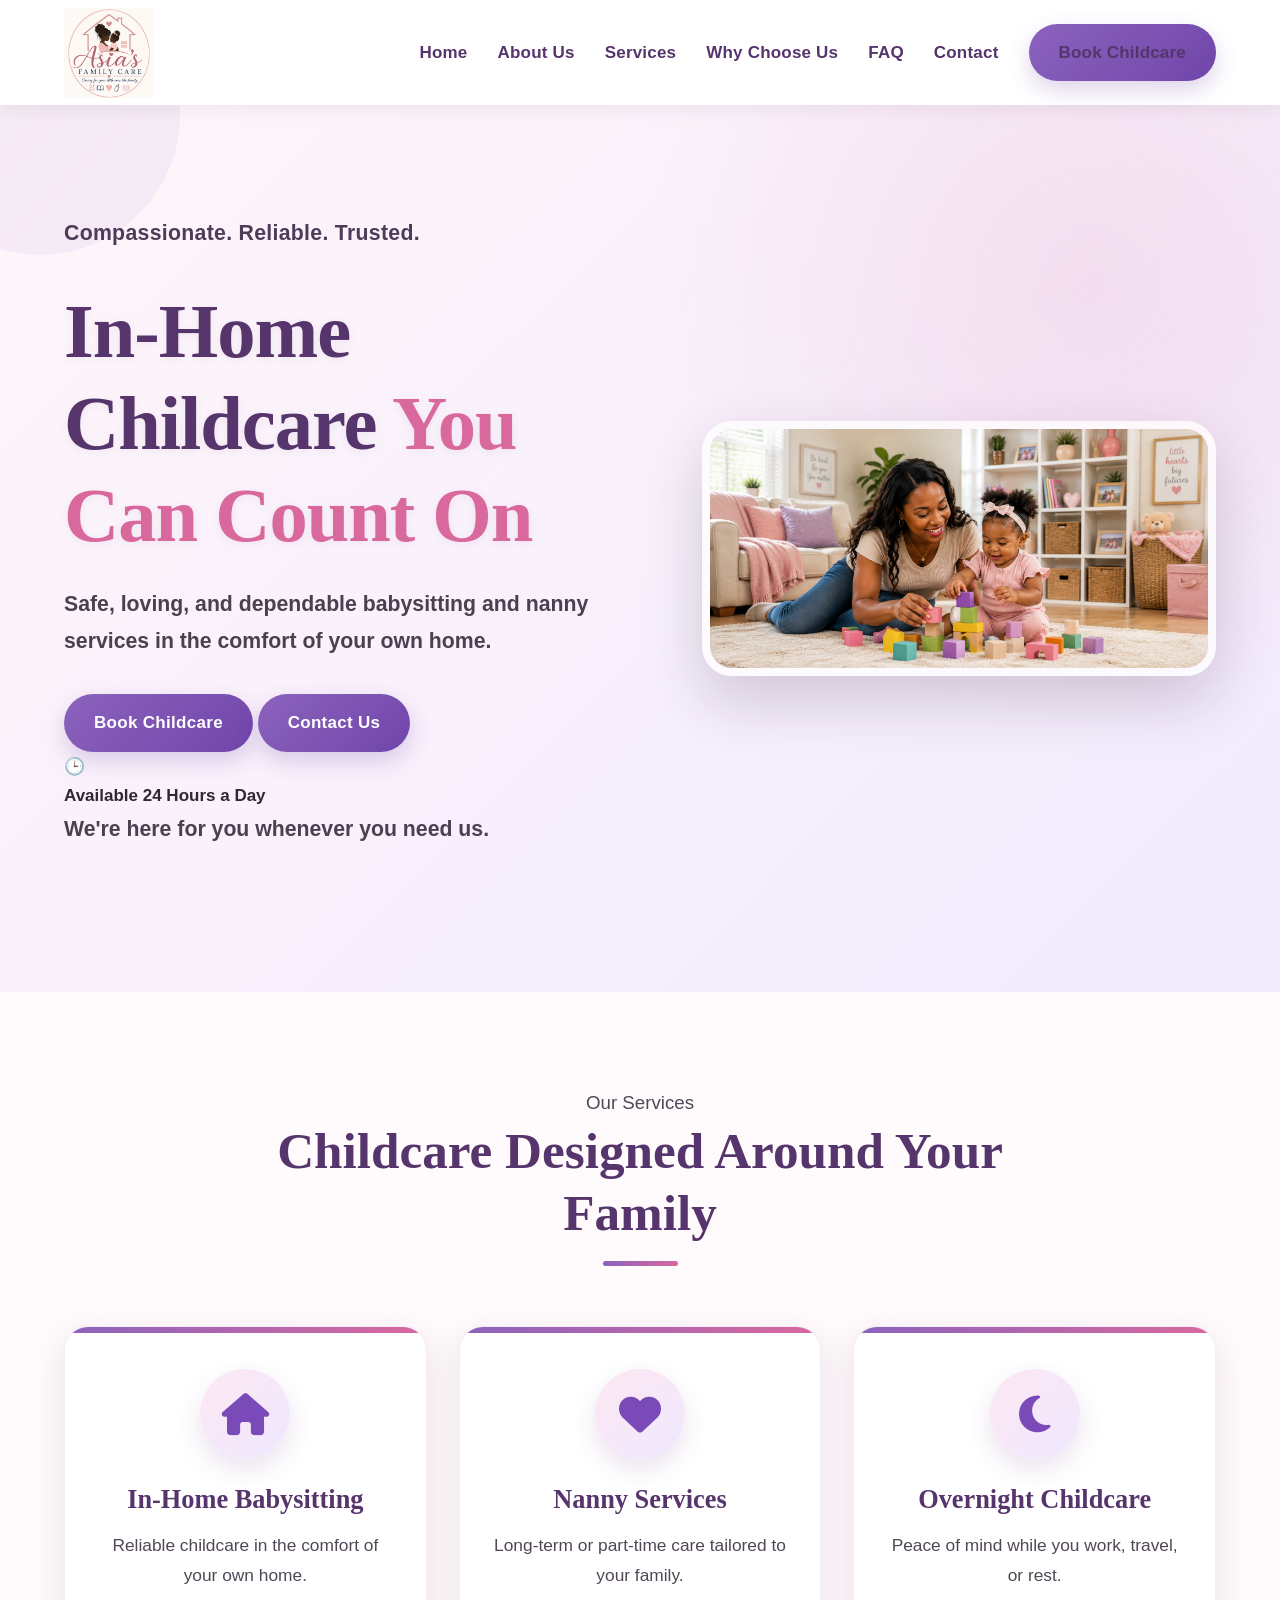
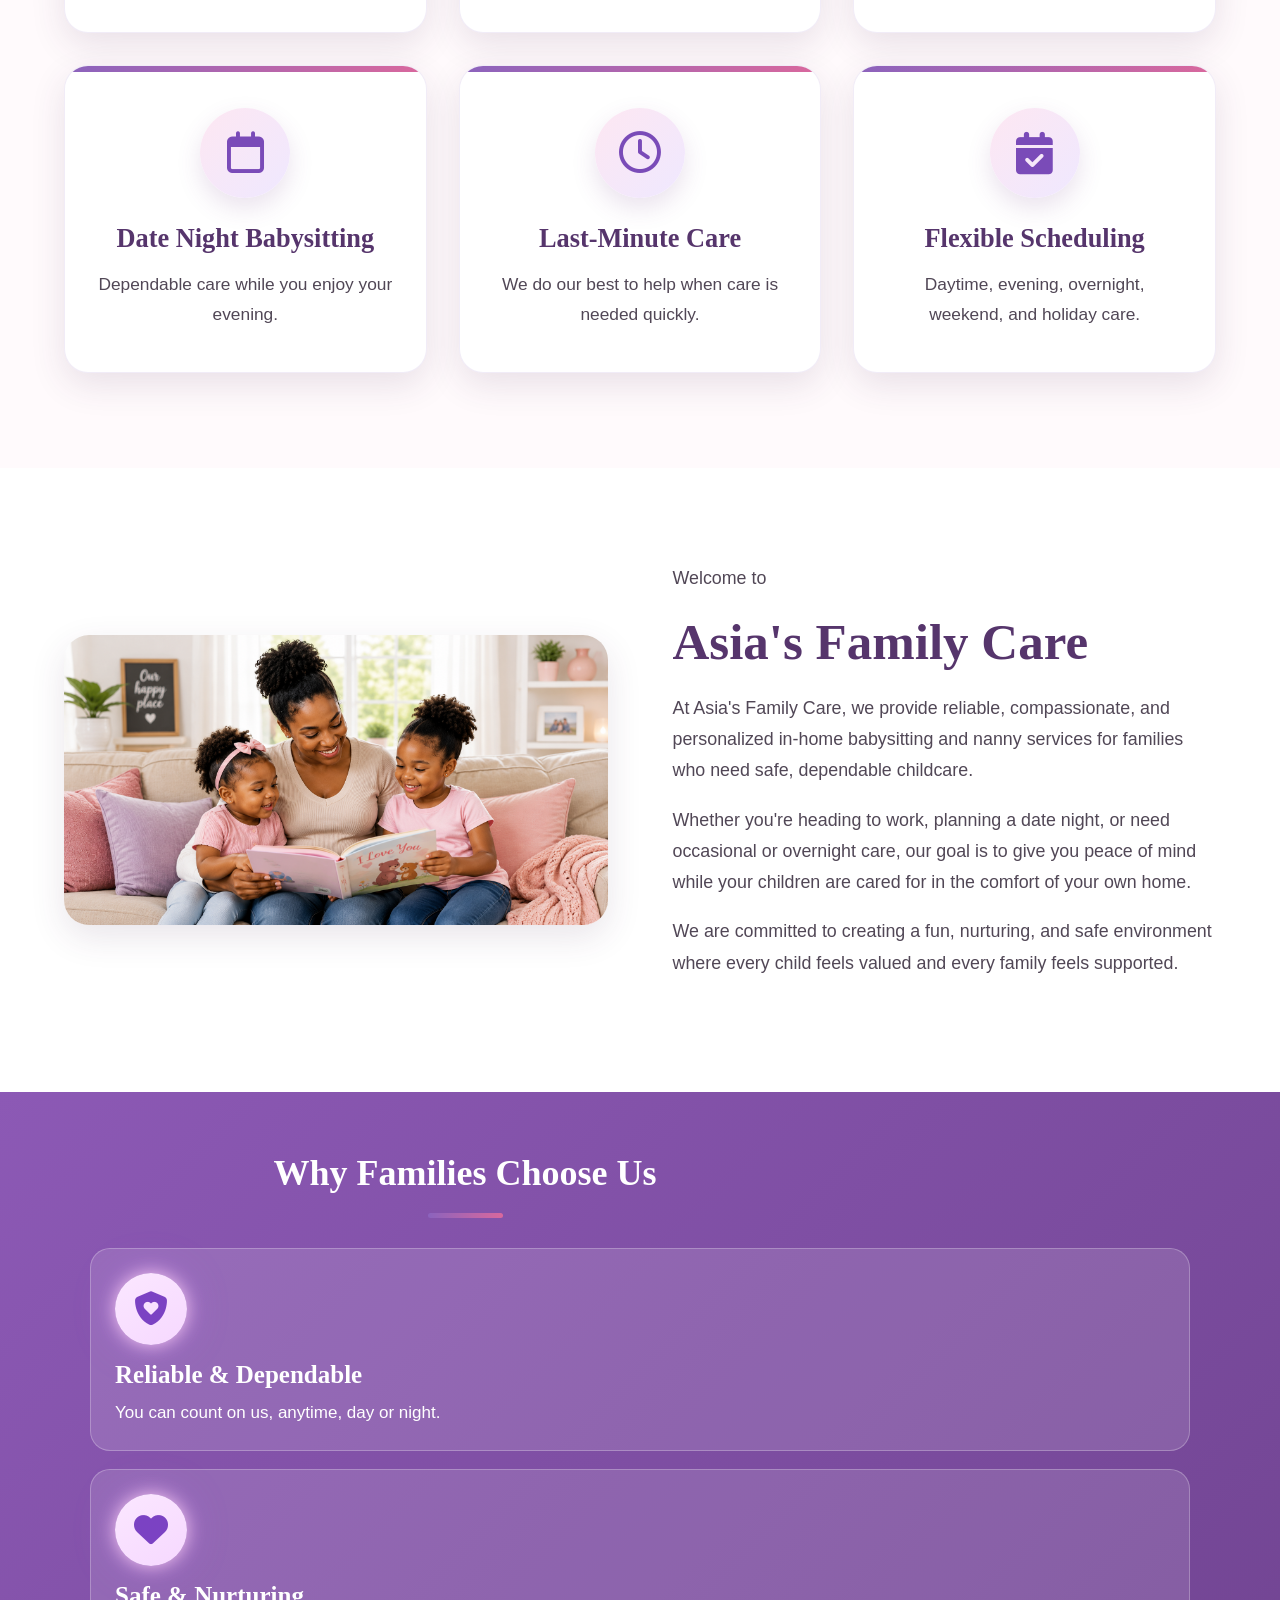
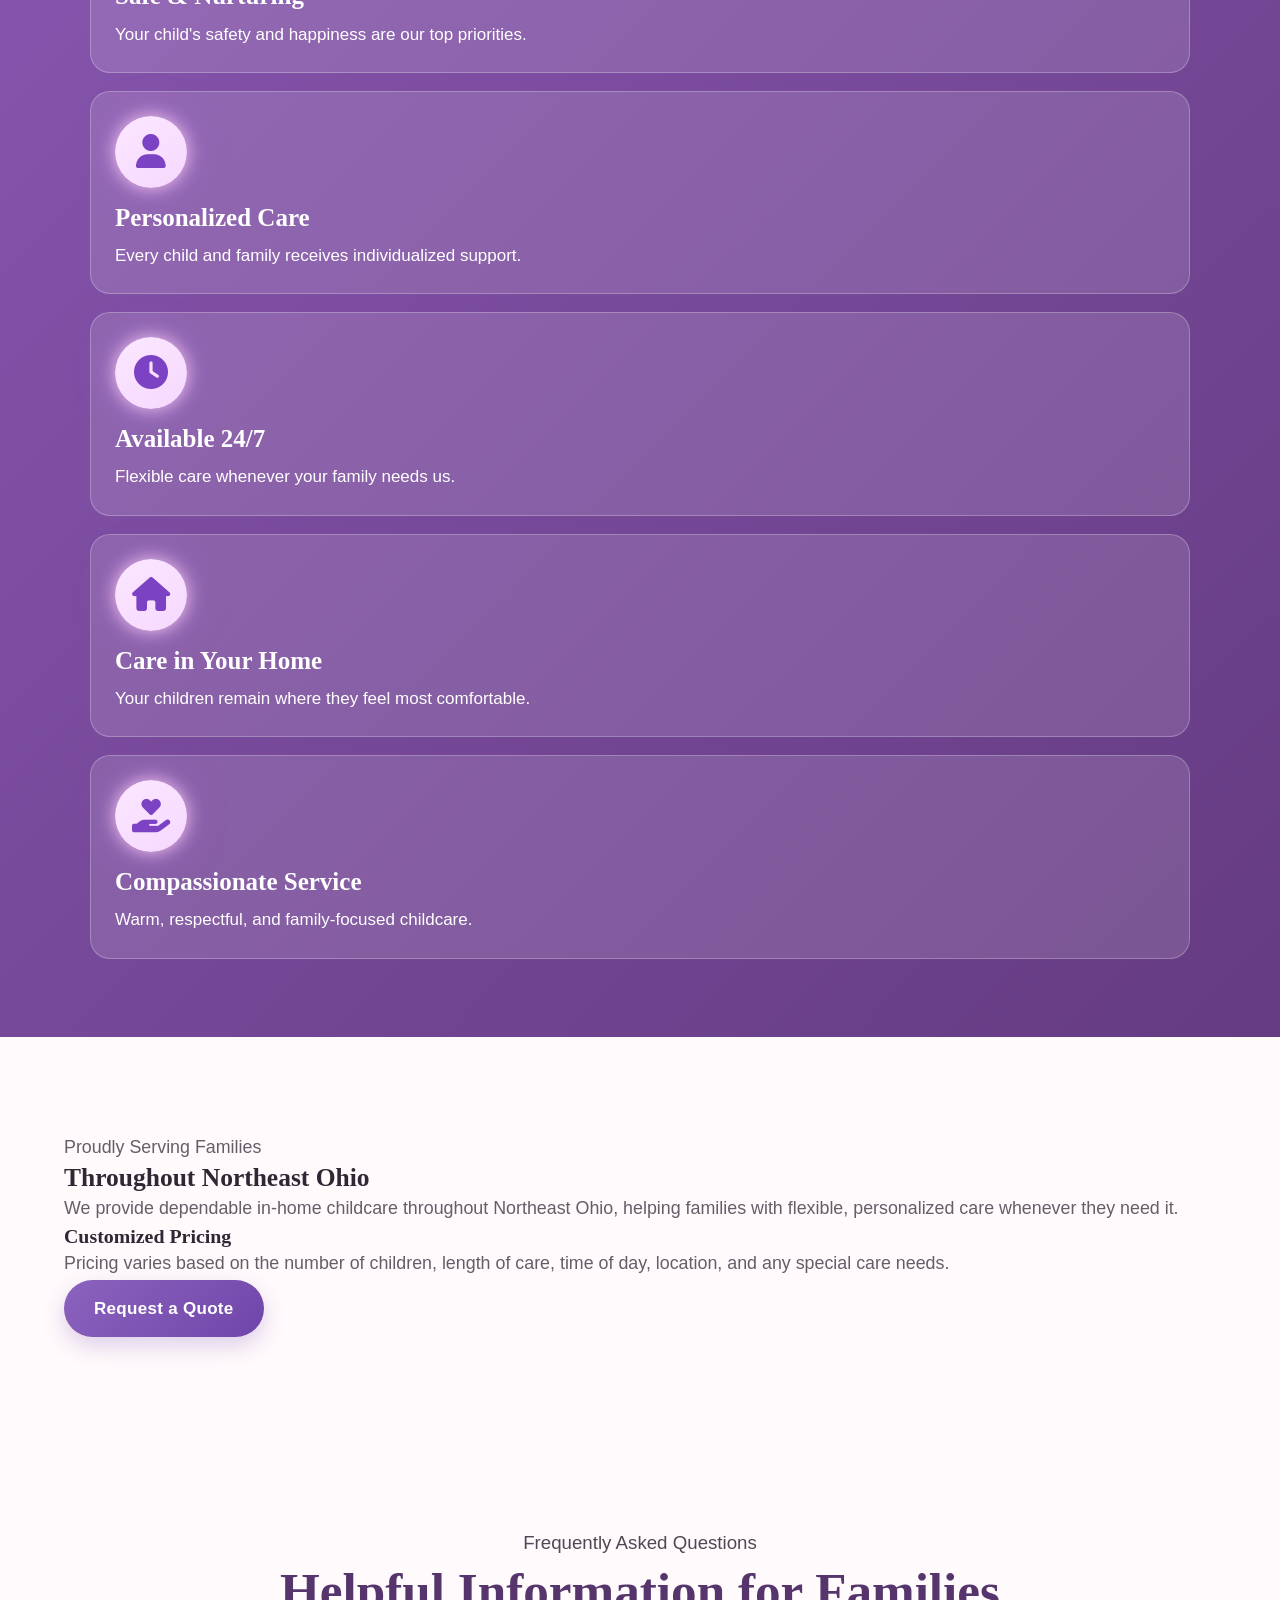
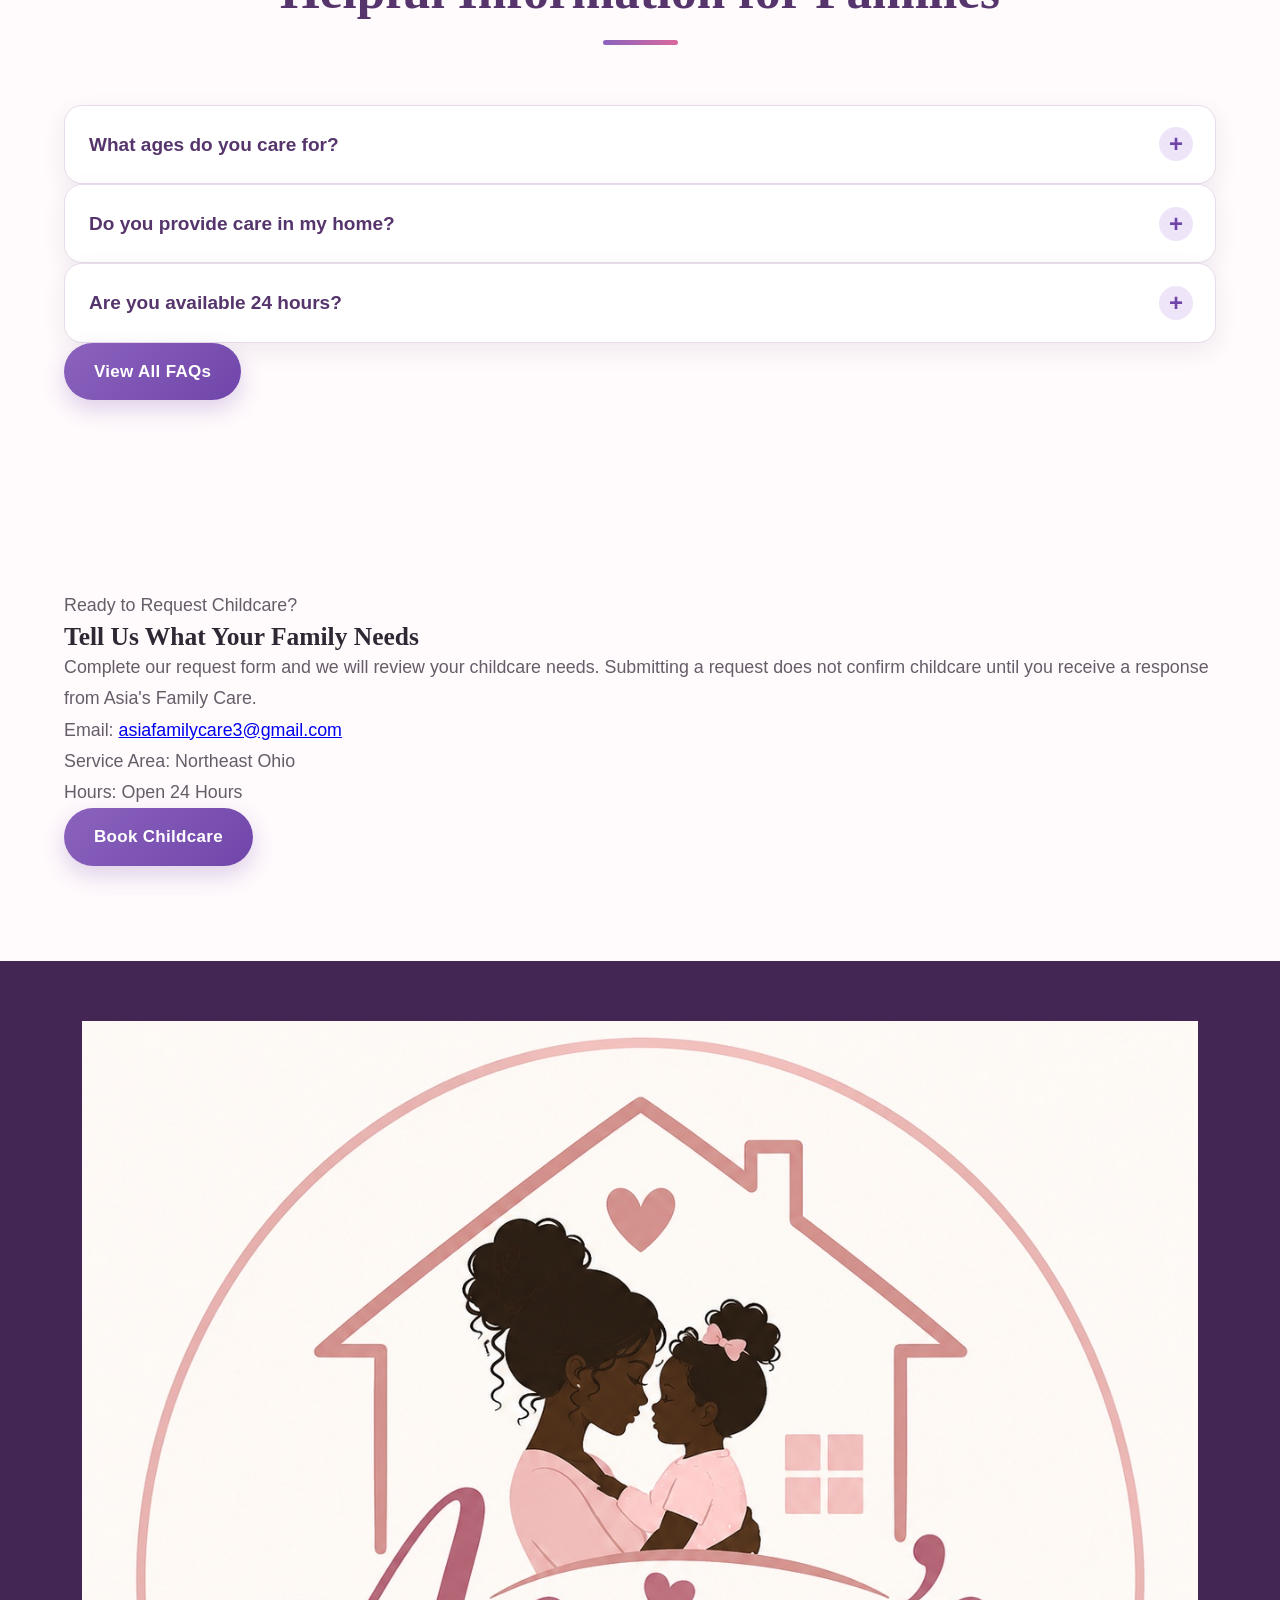
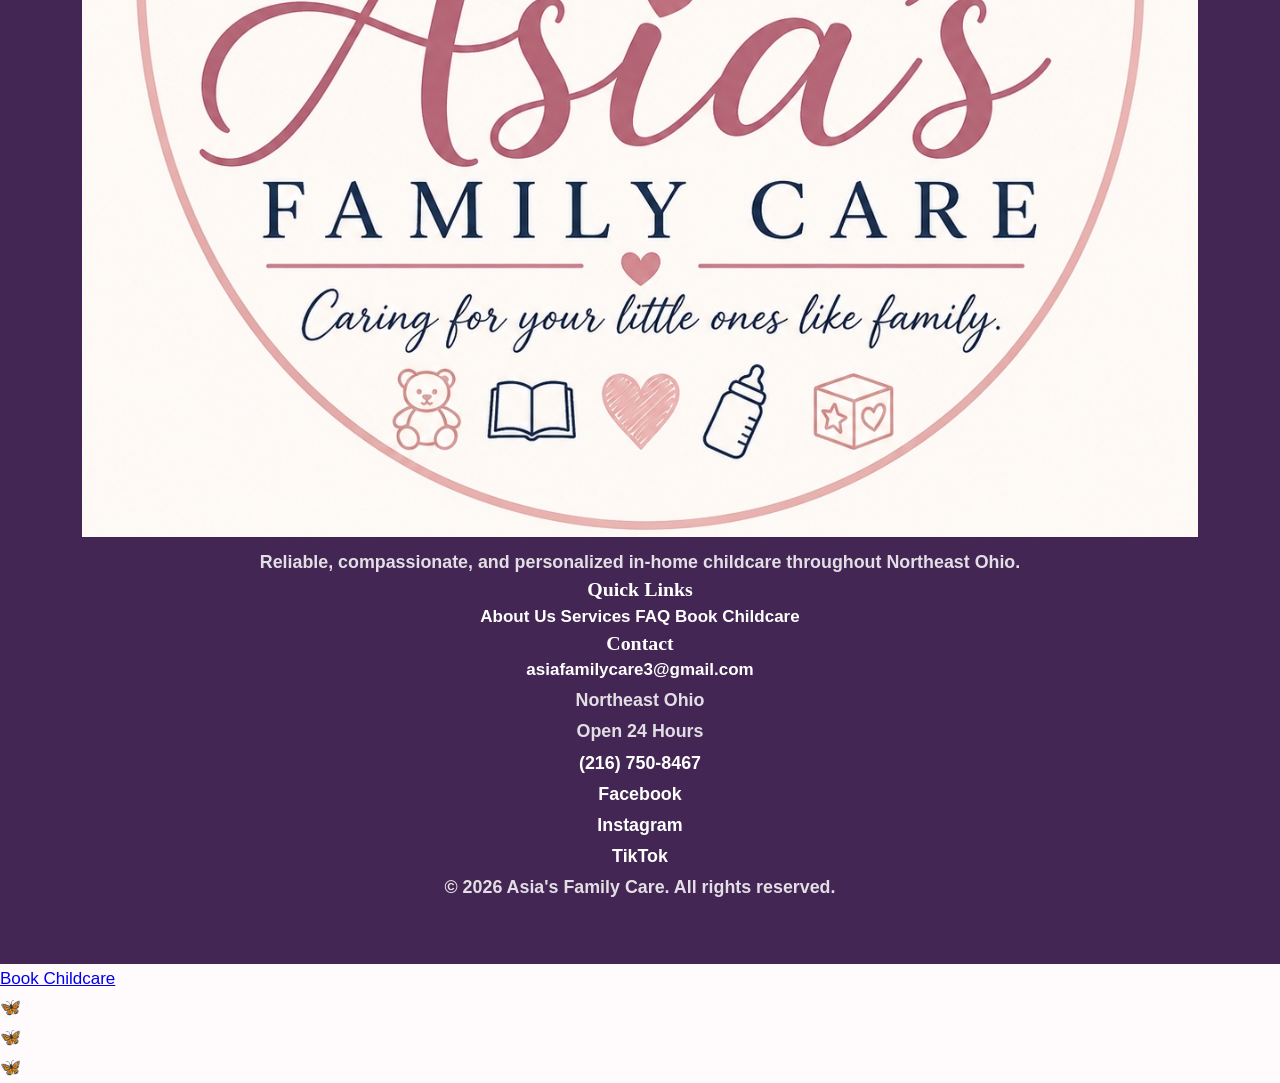
==== commit ce707642: "Update index.html" ====
--- a/index.html
+++ b/index.html
@@ -376,10 +376,11 @@
 
       <div>
         <img
-          src="assets/logo.jpg.jpeg"
-          alt="Asia's Family Care logo"
-          class="footer-logo"
-        >
+          <img
+    src="logo.jpg.jpeg"
+    alt="Asia's Family Care logo"
+    class="footer-logo"
+>
 
         <p>
           Reliable, compassionate, and personalized in-home childcare
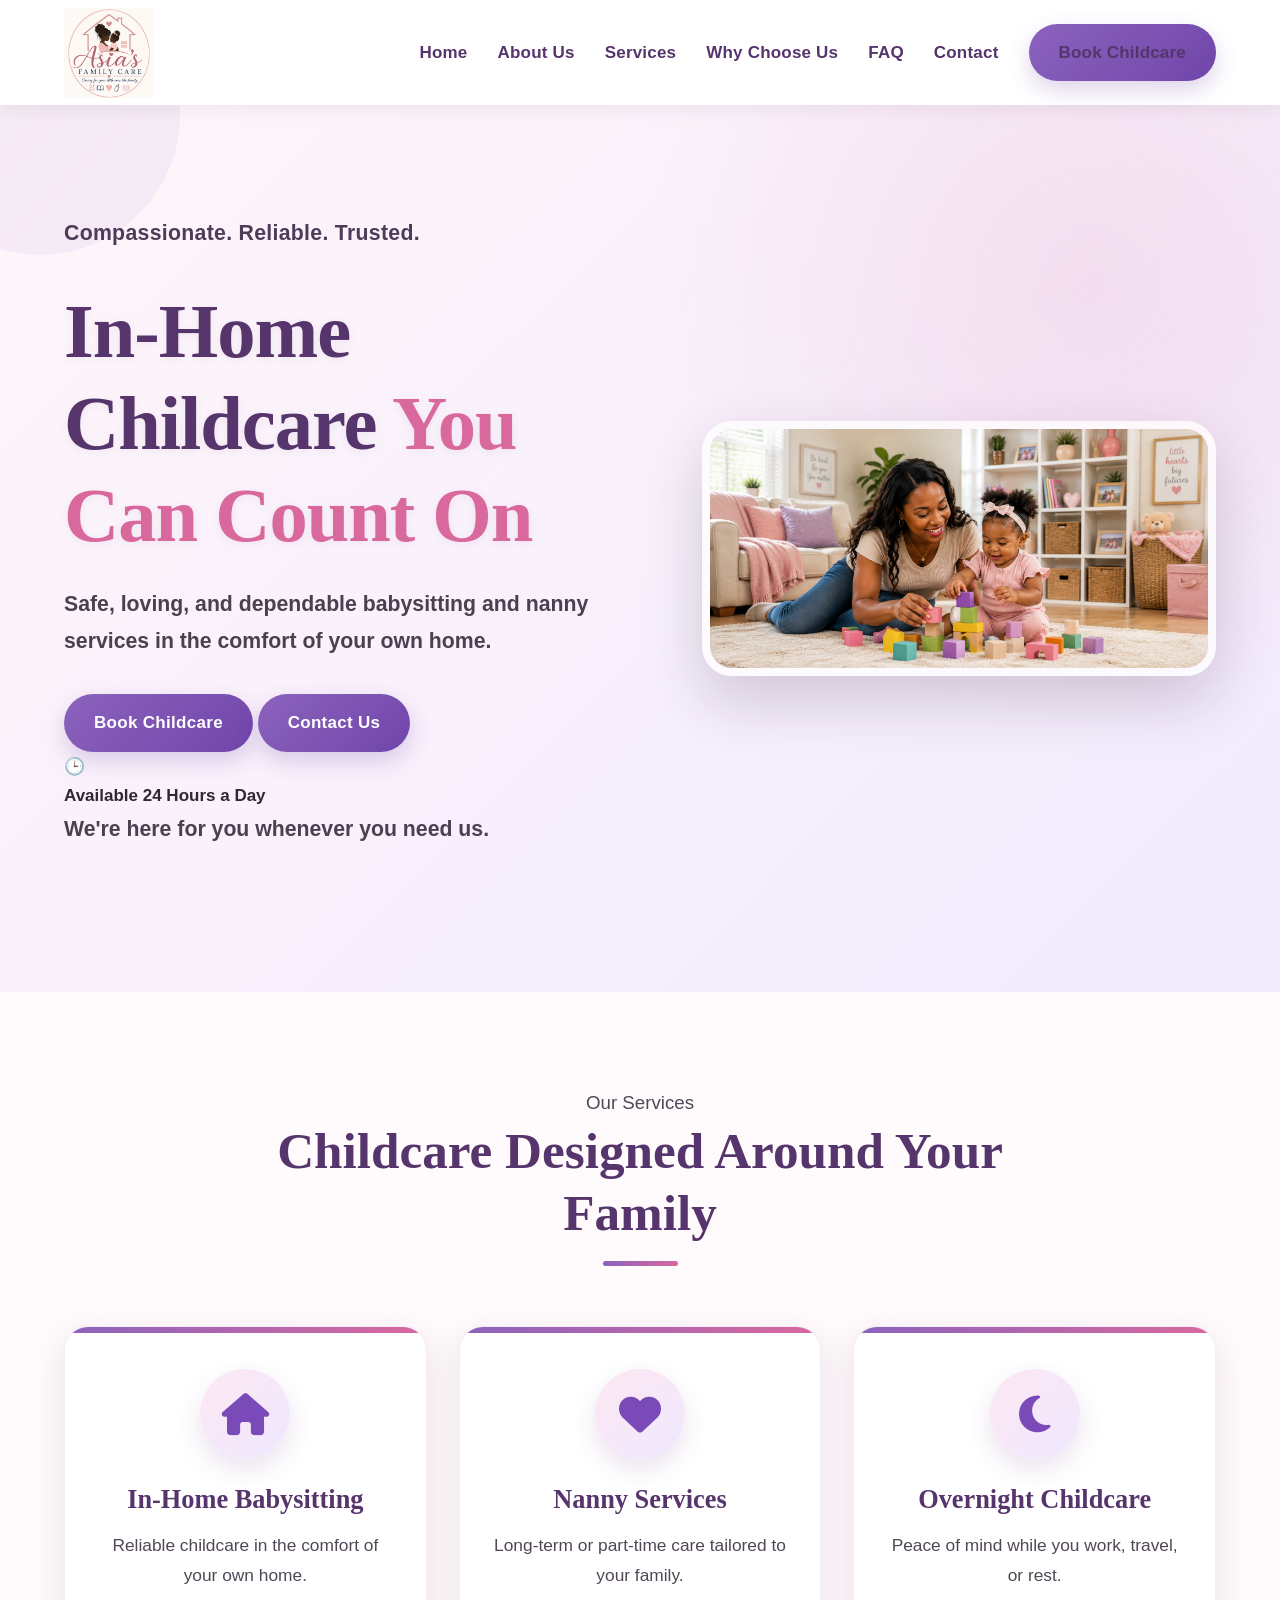
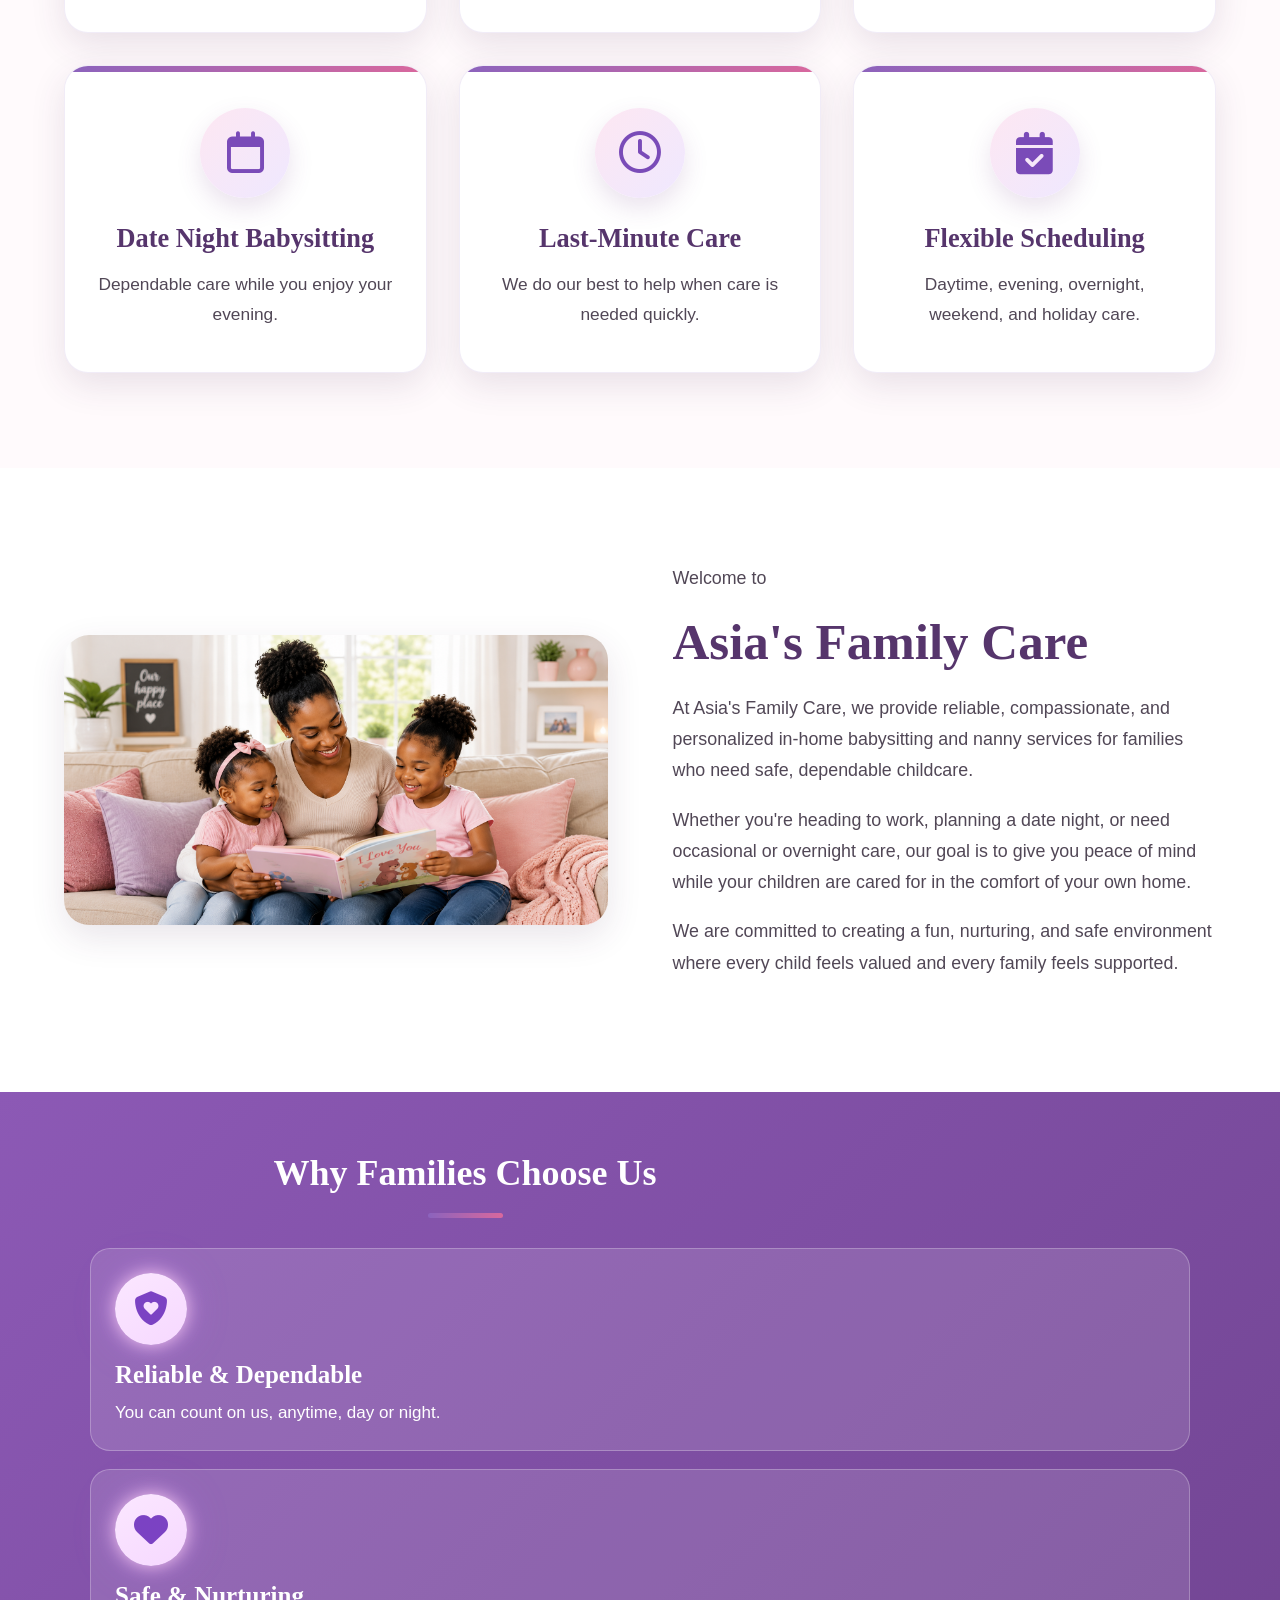
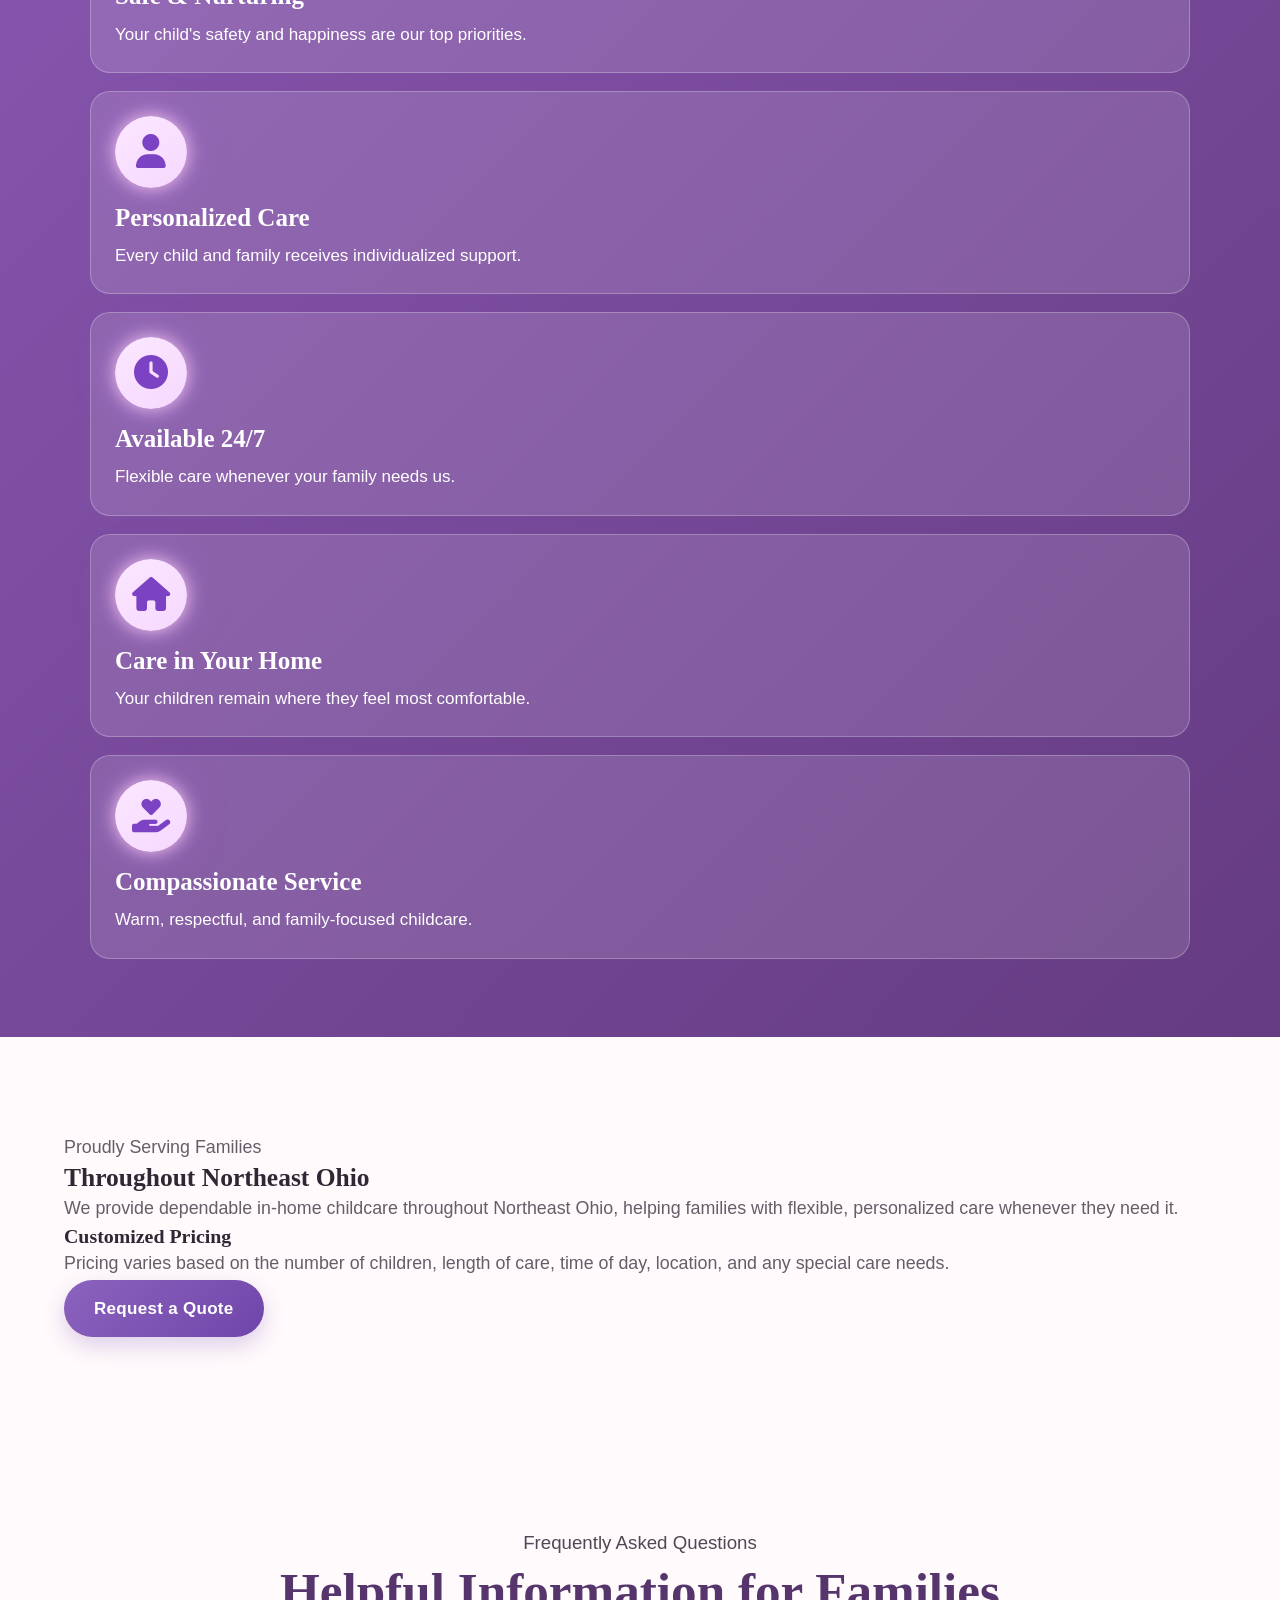
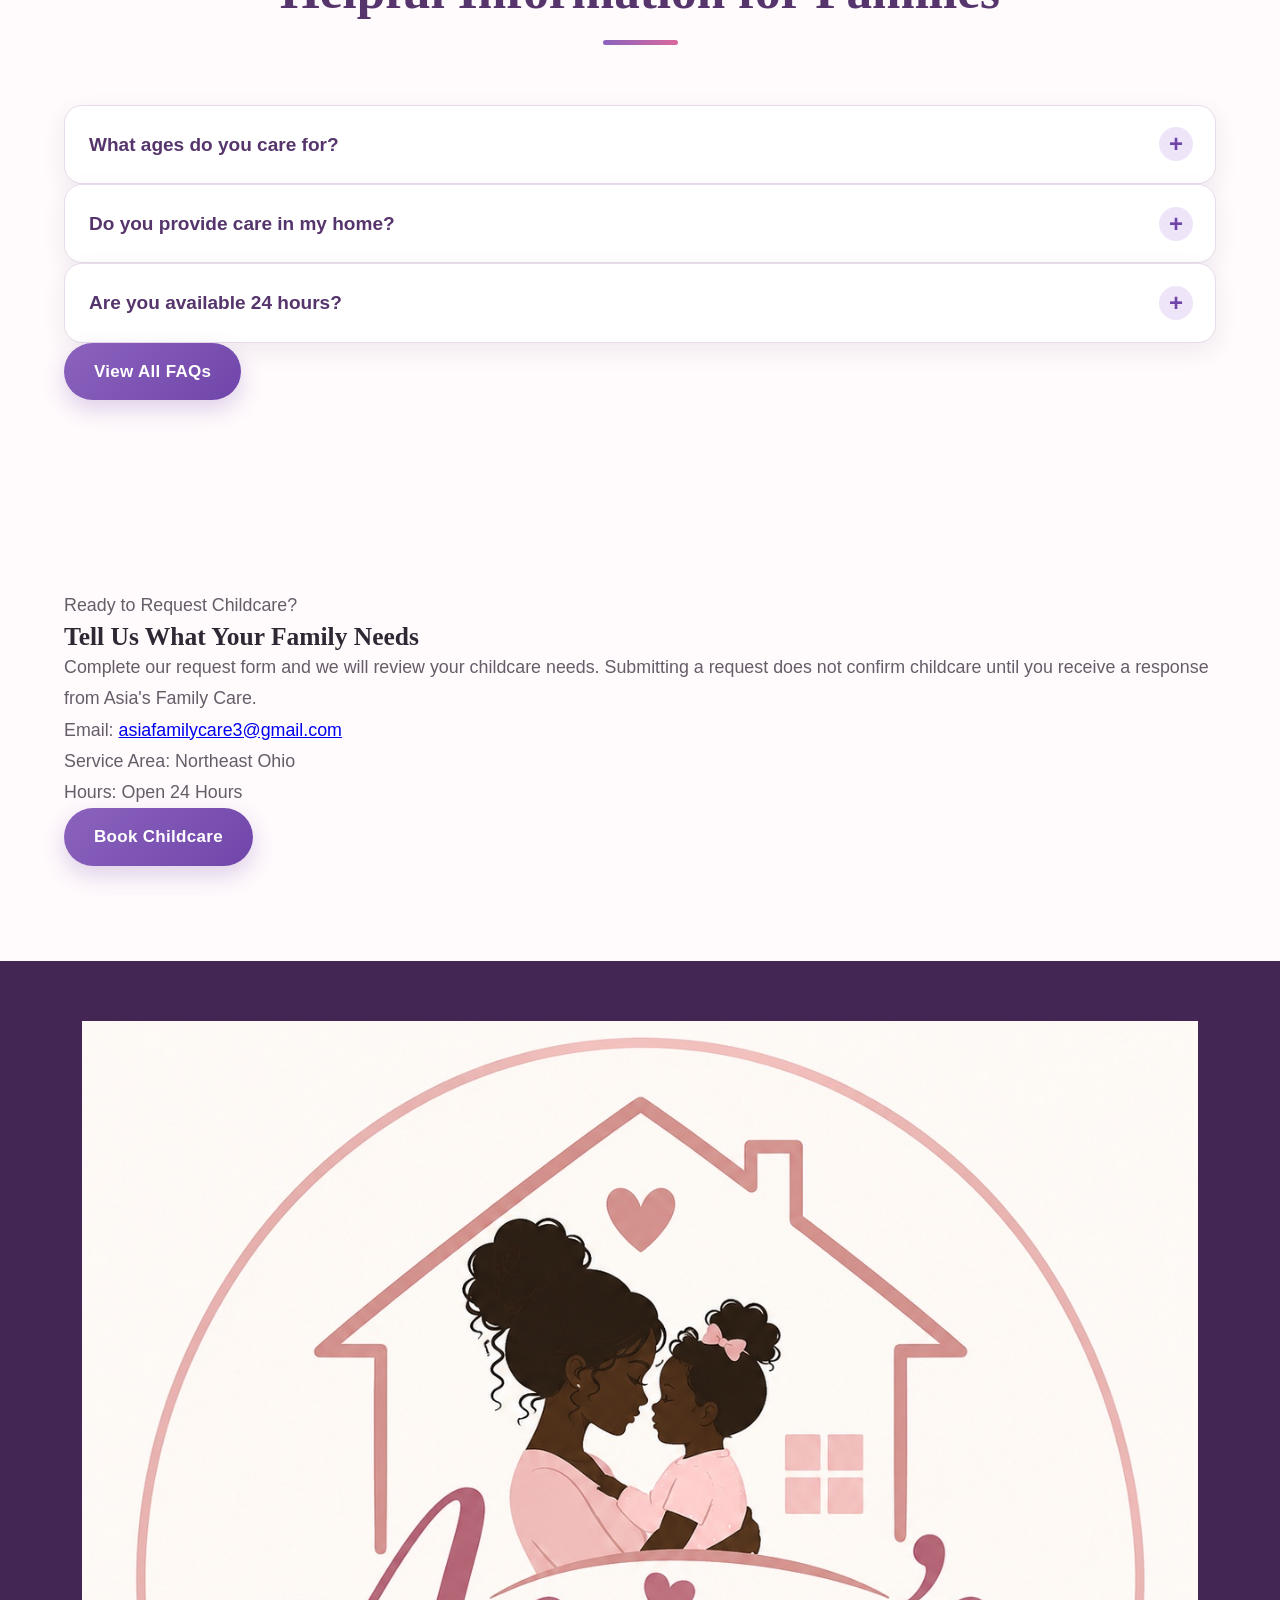
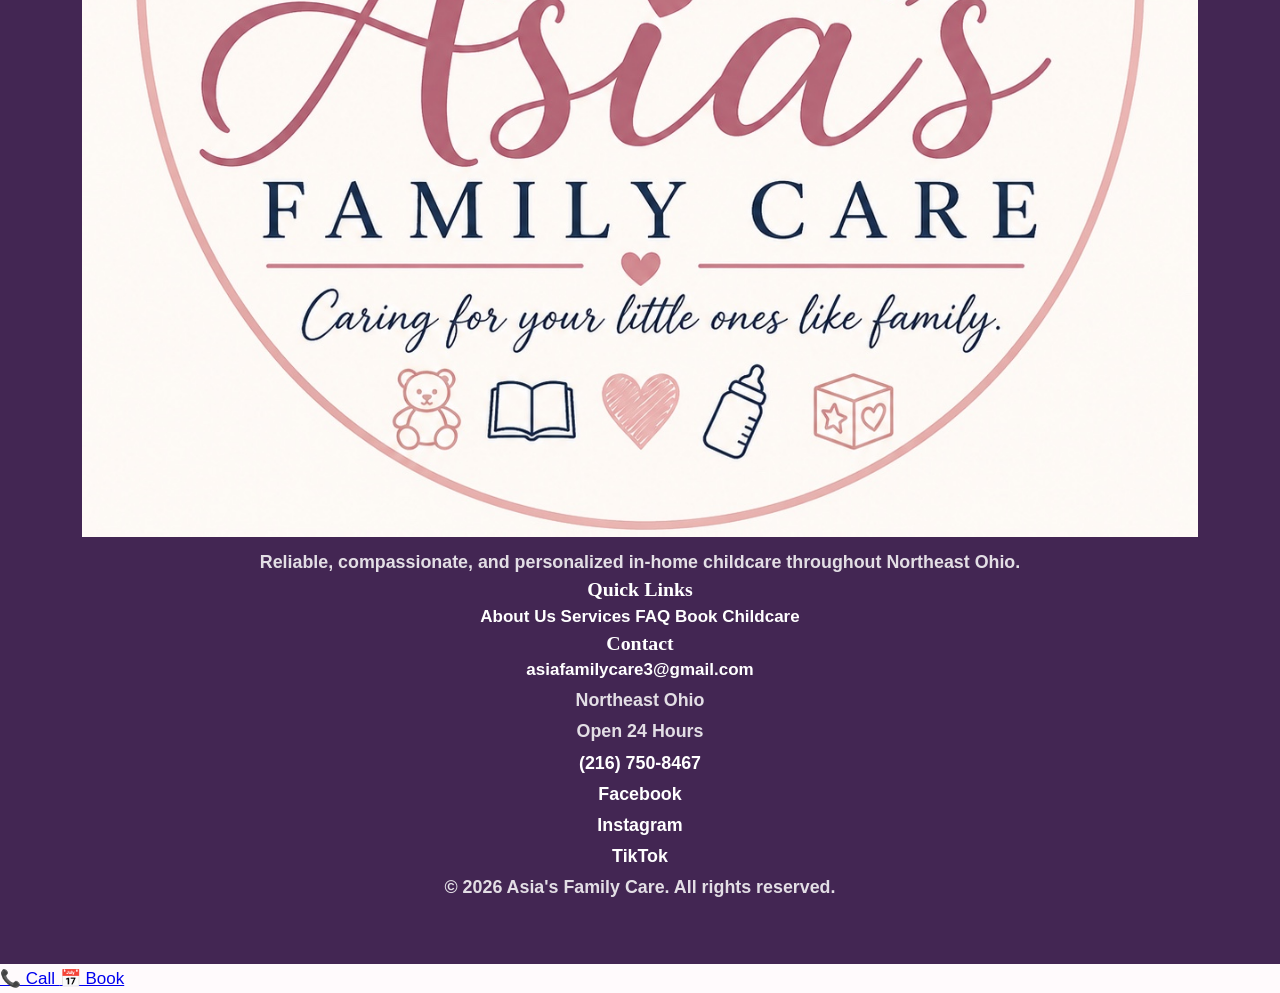
==== commit 87475383: "Update index.html" ====
--- a/index.html
+++ b/index.html
@@ -436,18 +436,18 @@
     </div>
   </footer>
 
-  <a href="book.html" class="floating-book-button">
-    Book Childcare
-  </a>
+  <div class="floating-actions">
+    <a href="tel:+12167508467" class="floating-call">
+        📞 Call
+    </a>
+
+    <a href="book.html" class="floating-book">
+        📅 Book
+    </a>
+</div>
  
 
-<div class="butterfly butterfly1">🦋</div>
-<div class="butterfly butterfly2">🦋</div>
-<div class="butterfly butterfly3">🦋</div>
-
-<script src="script.js"></script>
-</body>
-</html>
+
 
   <script src="script.js"></script>
 </body>
--- a/styles.css
+++ b/styles.css
@@ -1843,3 +1843,67 @@
     font-size: 34px;
     color: #7b42c3;
 }
+.home-button {
+    display: inline-flex;
+    align-items: center;
+    justify-content: center;
+    padding: 14px 22px;
+    background: linear-gradient(135deg, #e9d8f7, #d8b7f0);
+    color: #5a2d82;
+    font-weight: 700;
+    text-decoration: none;
+    border-radius: 18px;
+    box-shadow: 0 8px 20px rgba(138, 79, 255, 0.25);
+    transition: all 0.3s ease;
+}
+
+.home-button:hover {
+    transform: translateY(-2px);
+    box-shadow: 0 12px 28px rgba(138, 79, 255, 0.35);
+}
+.home-button {
+  display: inline-flex;
+  align-items: center;
+  justify-content: center;
+  padding: 14px 24px;
+  background: #efe2f8;
+  color: #5b2f72;
+  font-size: 18px;
+  font-weight: 700;
+  text-decoration: none;
+  border-radius: 18px;
+  border: 1px solid #e0c9ee;
+  box-shadow: 0 6px 16px rgba(91, 47, 114, 0.18);
+}
+
+.home-button:visited {
+  color: #5b2f72;
+}
+
+.home-button:hover {
+  background: #e4d0f1;
+  text-decoration: none;
+}
+/* Fix booking confirmation checkbox alignment */
+.checkbox-row {
+  display: flex !important;
+  flex-direction: row !important;
+  align-items: flex-start !important;
+  gap: 12px !important;
+  margin-top: 24px;
+}
+
+.checkbox-row input[type="checkbox"] {
+  width: 20px !important;
+  height: 20px !important;
+  min-height: 20px !important;
+  flex: 0 0 20px;
+  margin: 4px 0 0 0 !important;
+  padding: 0 !important;
+}
+
+.checkbox-row span {
+  display: block;
+  flex: 1;
+  line-height: 1.5;
+}
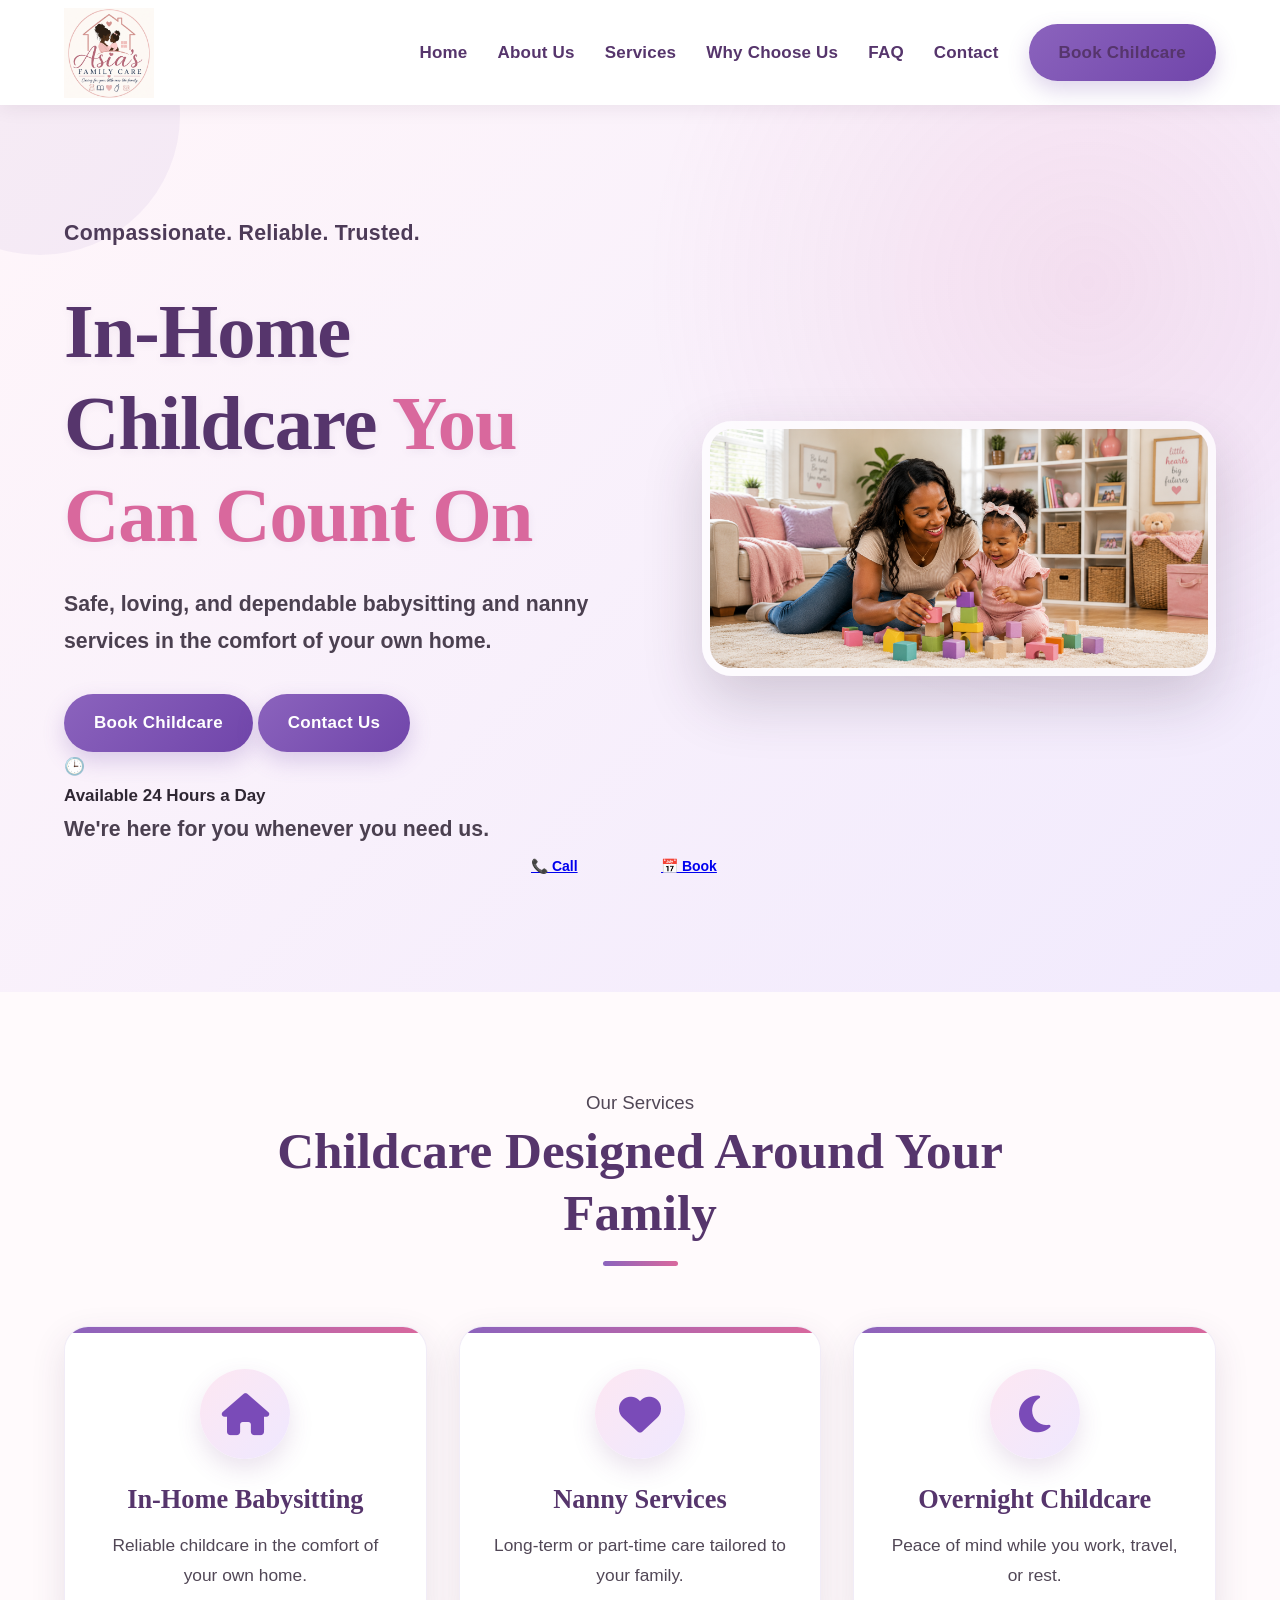
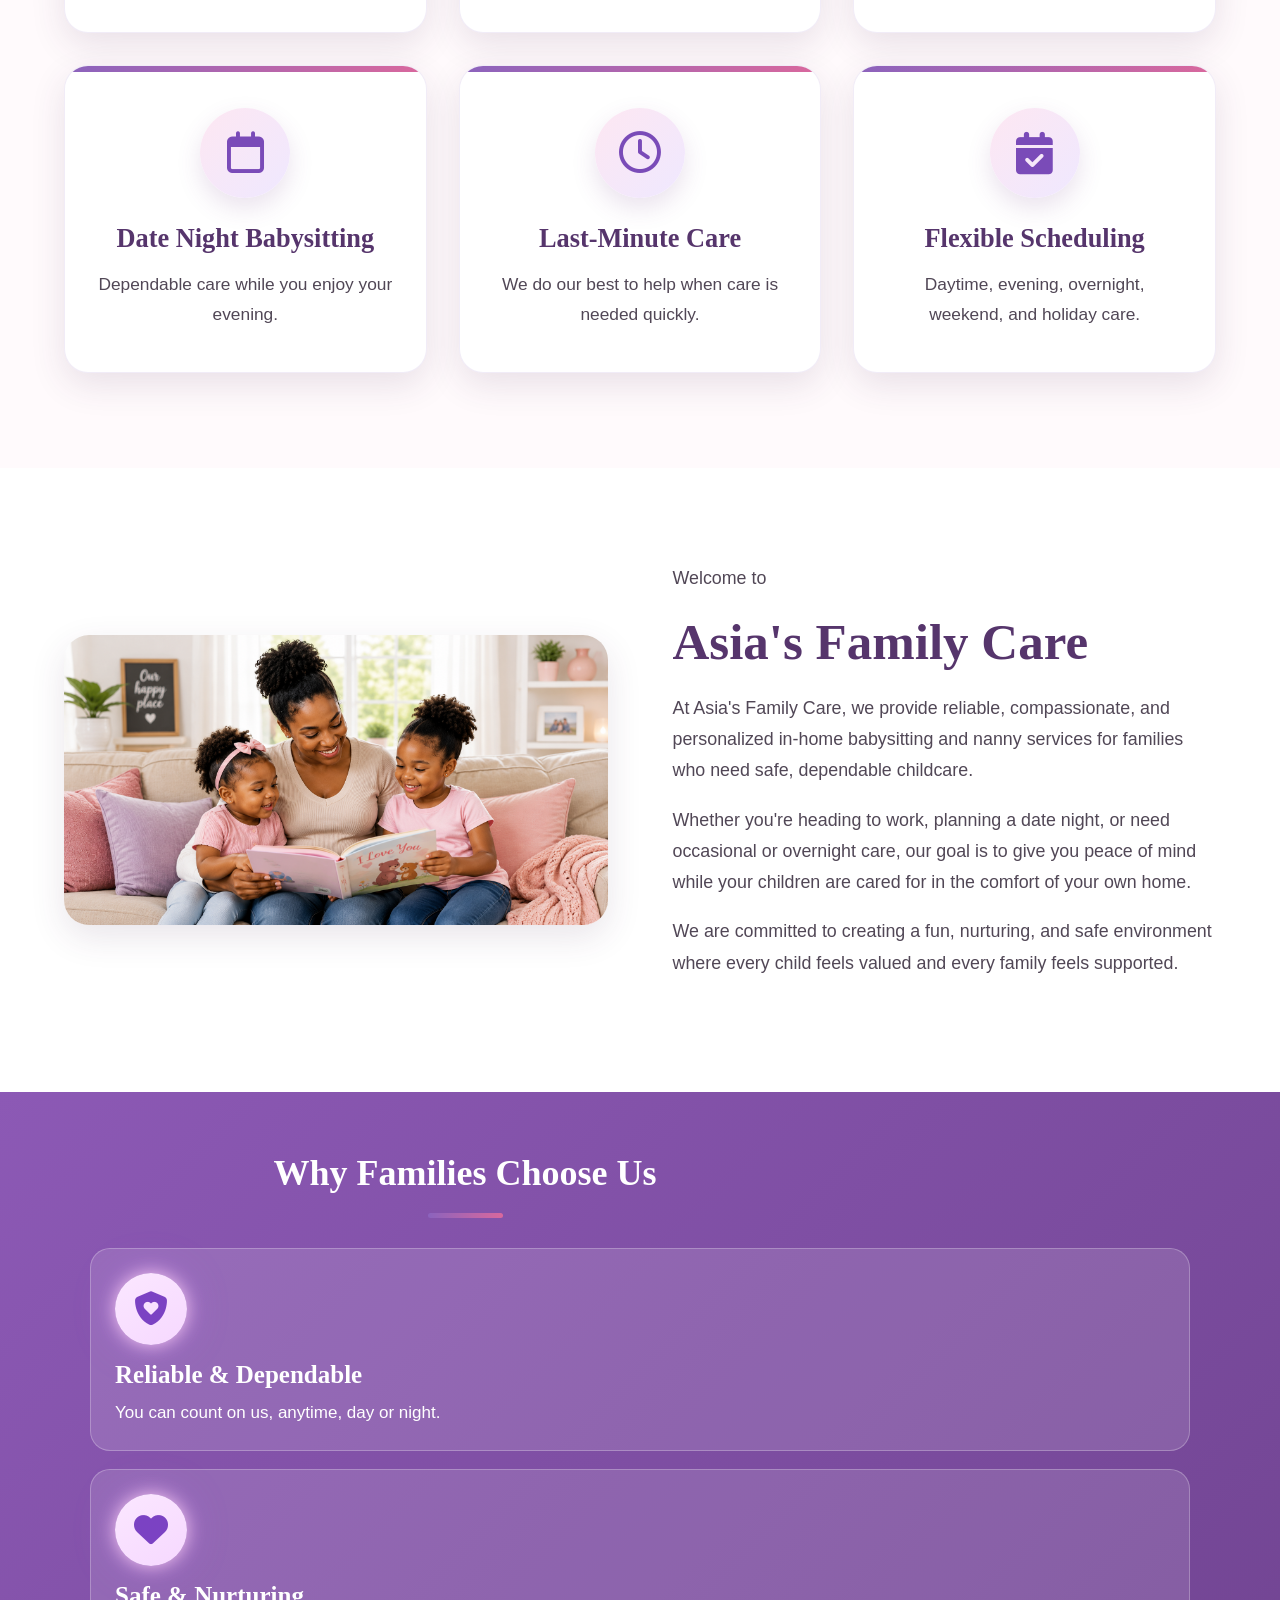
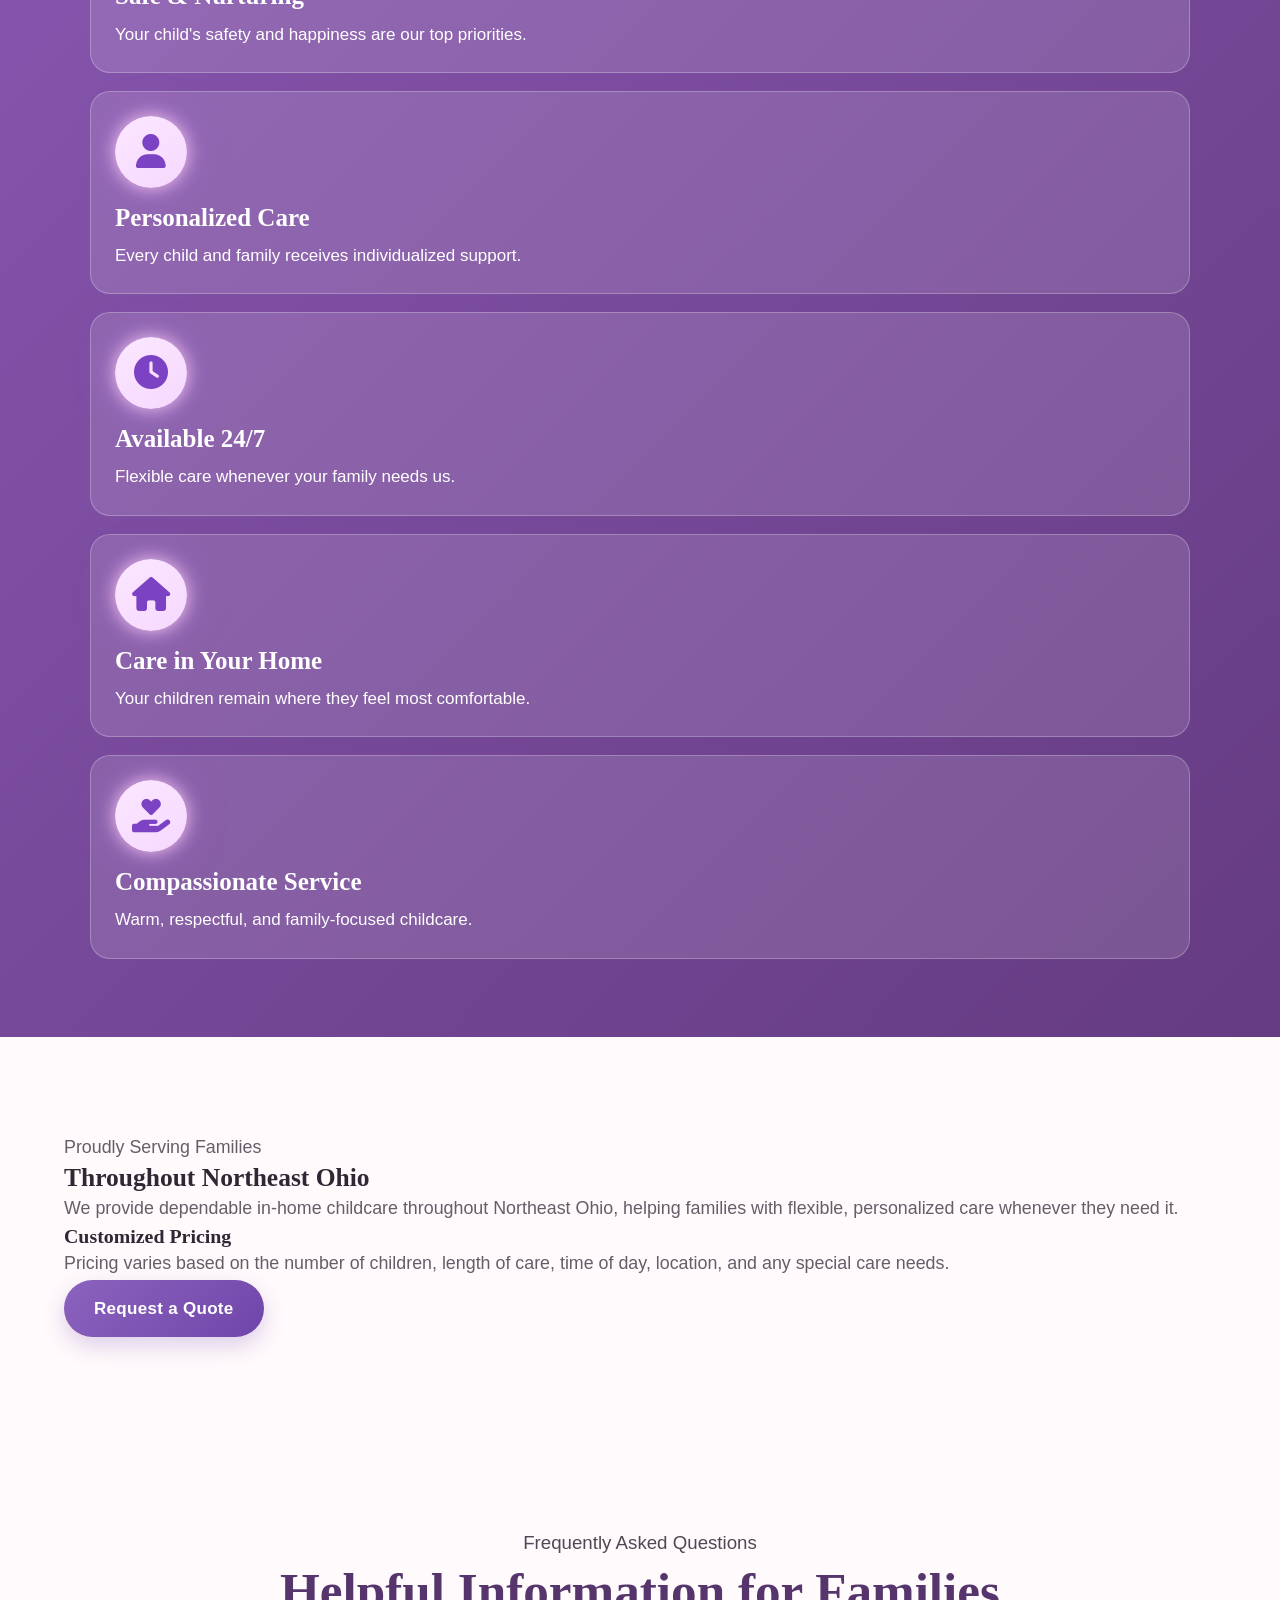
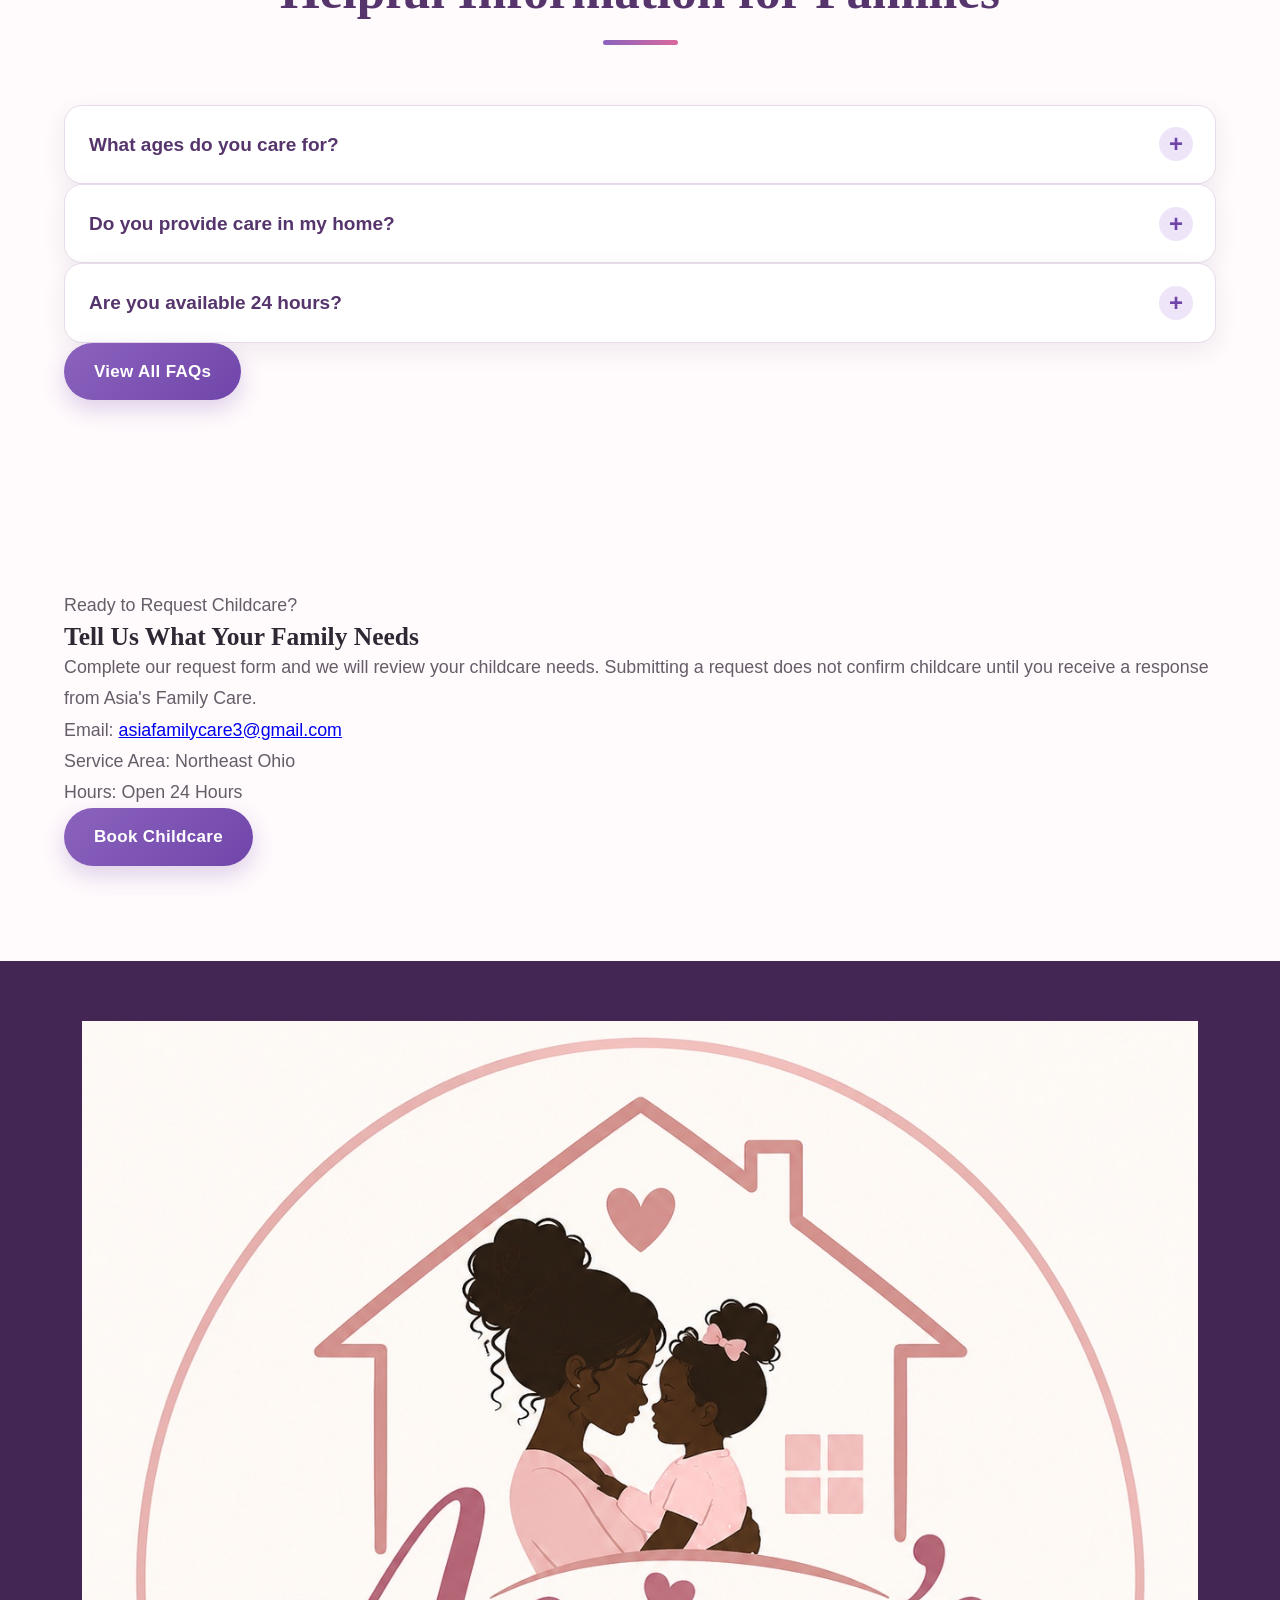
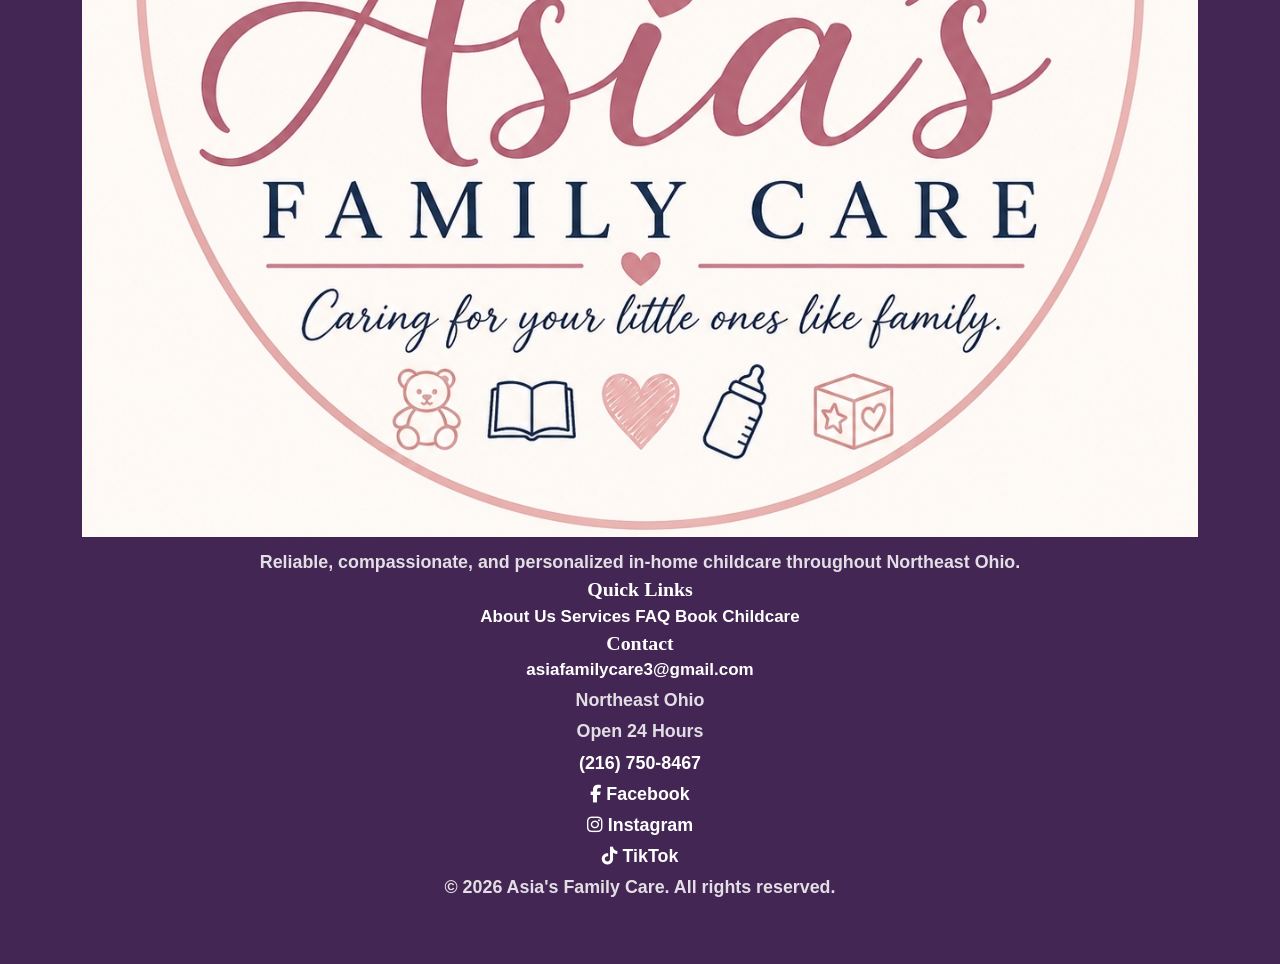
==== commit d0fa20a8: "Update index.html" ====
--- a/index.html
+++ b/index.html
@@ -409,22 +409,28 @@
   <a href="tel:+12167508467">(216) 750-8467</a>
 </p>
        <p>
-  <a href="https://www.facebook.com/share/194YC9buAX/?mibextid=wwXIfr" target="_blank">
-    Facebook
-  </a>
+    <a href="https://www.facebook.com/share/194YC9buAX/?mibextid=wwXIfr"
+       target="_blank"
+       class="social-link">
+        <i class="fa-brands fa-facebook-f"></i> Facebook
+    </a>
 </p>
 
 <p>
-  <a href="https://www.instagram.com/asiafamilycare" target="_blank">
-    Instagram
-  </a>
+    <a href="https://www.instagram.com/asiafamilycare"
+       target="_blank"
+       class="social-link">
+        <i class="fa-brands fa-instagram"></i> Instagram
+    </a>
 </p>
 
 <p>
-  <a href="https://www.tiktok.com/@asiafamilycare" target="_blank">
-    TikTok
-  </a>
-</p> 
+    <a href="https://www.tiktok.com/@asiafamilycare"
+       target="_blank"
+       class="social-link">
+        <i class="fa-brands fa-tiktok"></i> TikTok
+    </a>
+</p>
       </div>
 
     </div>
--- a/styles.css
+++ b/styles.css
@@ -1907,3 +1907,31 @@
   flex: 1;
   line-height: 1.5;
 }
+.floating-actions {
+    position: fixed;
+    bottom: 12px;
+    left: 50%;
+    transform: translateX(-50%);
+    display: flex;
+    gap: 10px;
+    z-index: 9999;
+}
+
+.floating-call,
+.floating-book {
+    padding: 10px 16px;
+    border-radius: 999px;
+    font-size: 14px;
+    font-weight: 700;
+    min-width: 120px;
+    justify-content: center;
+}
+
+@media (max-width: 768px) {
+    .floating-call,
+    .floating-book {
+        min-width: 110px;
+        padding: 10px 14px;
+        font-size: 14px;
+    }
+}
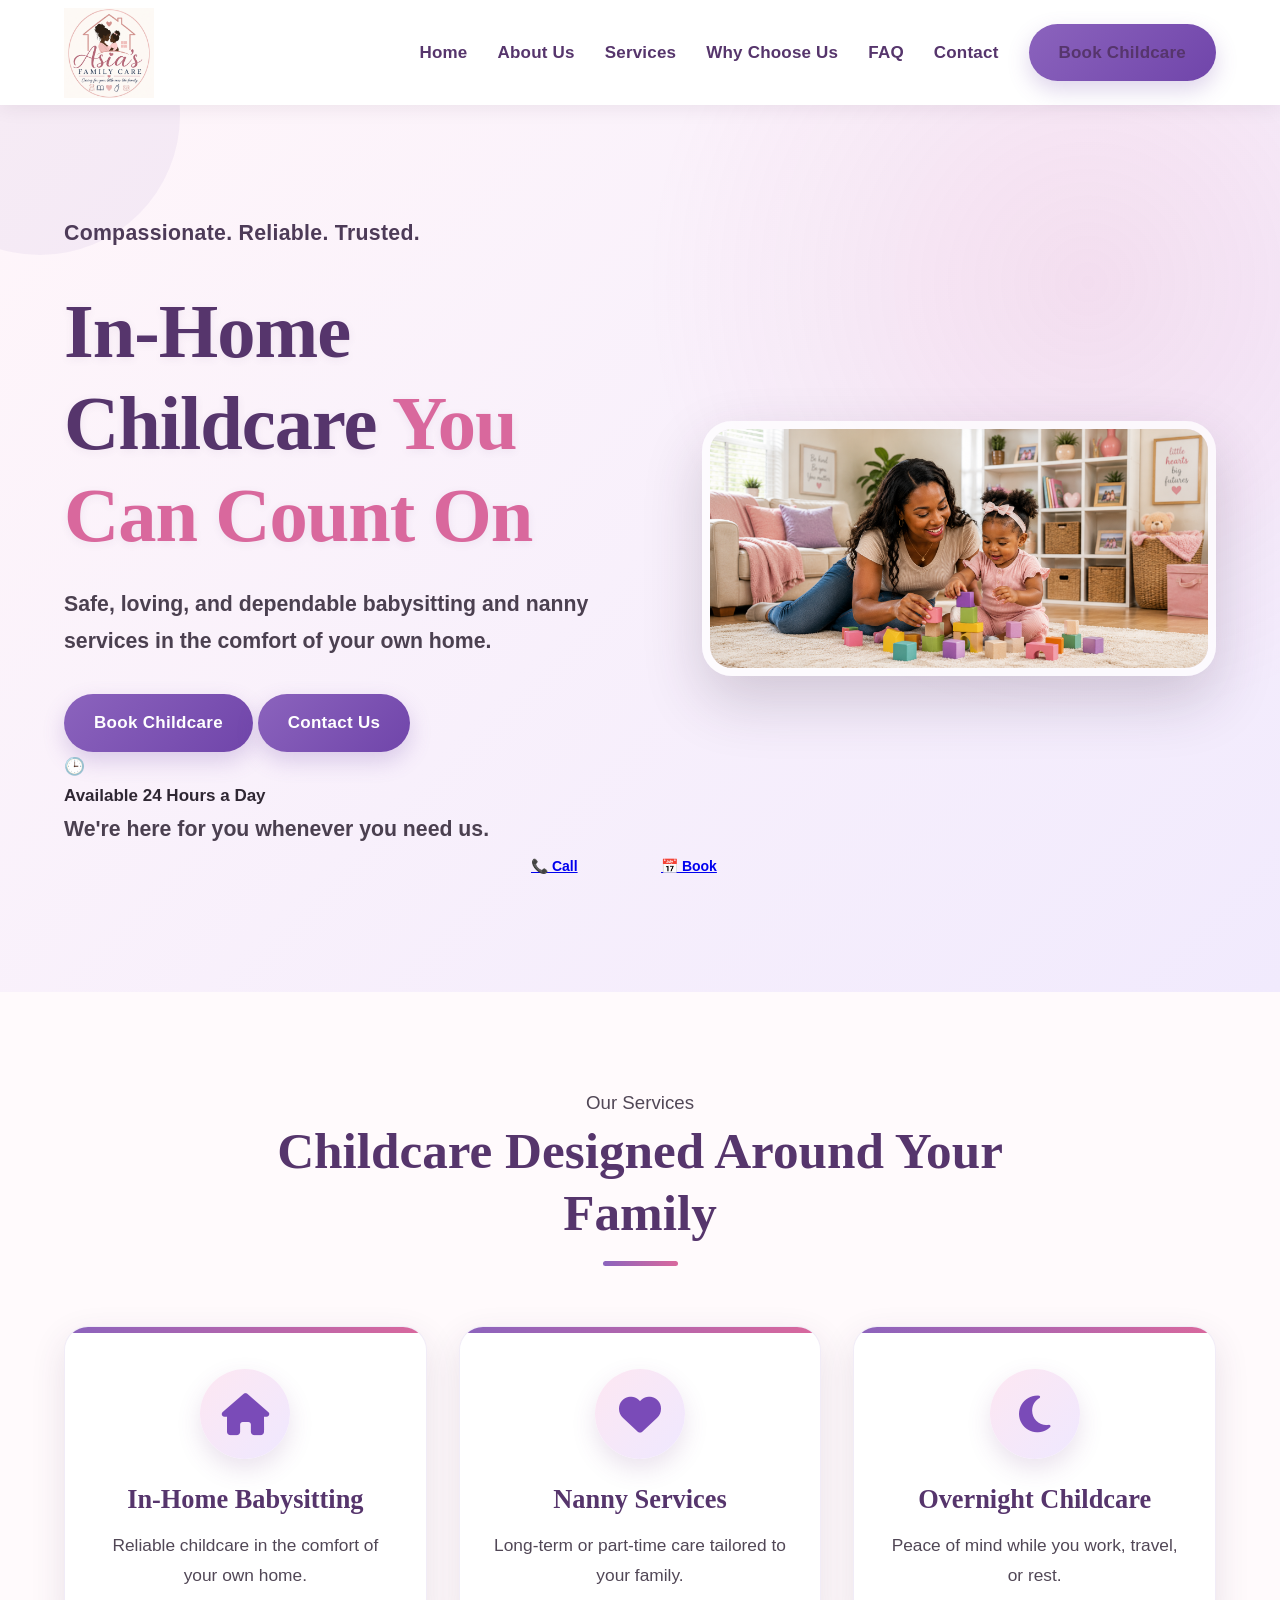
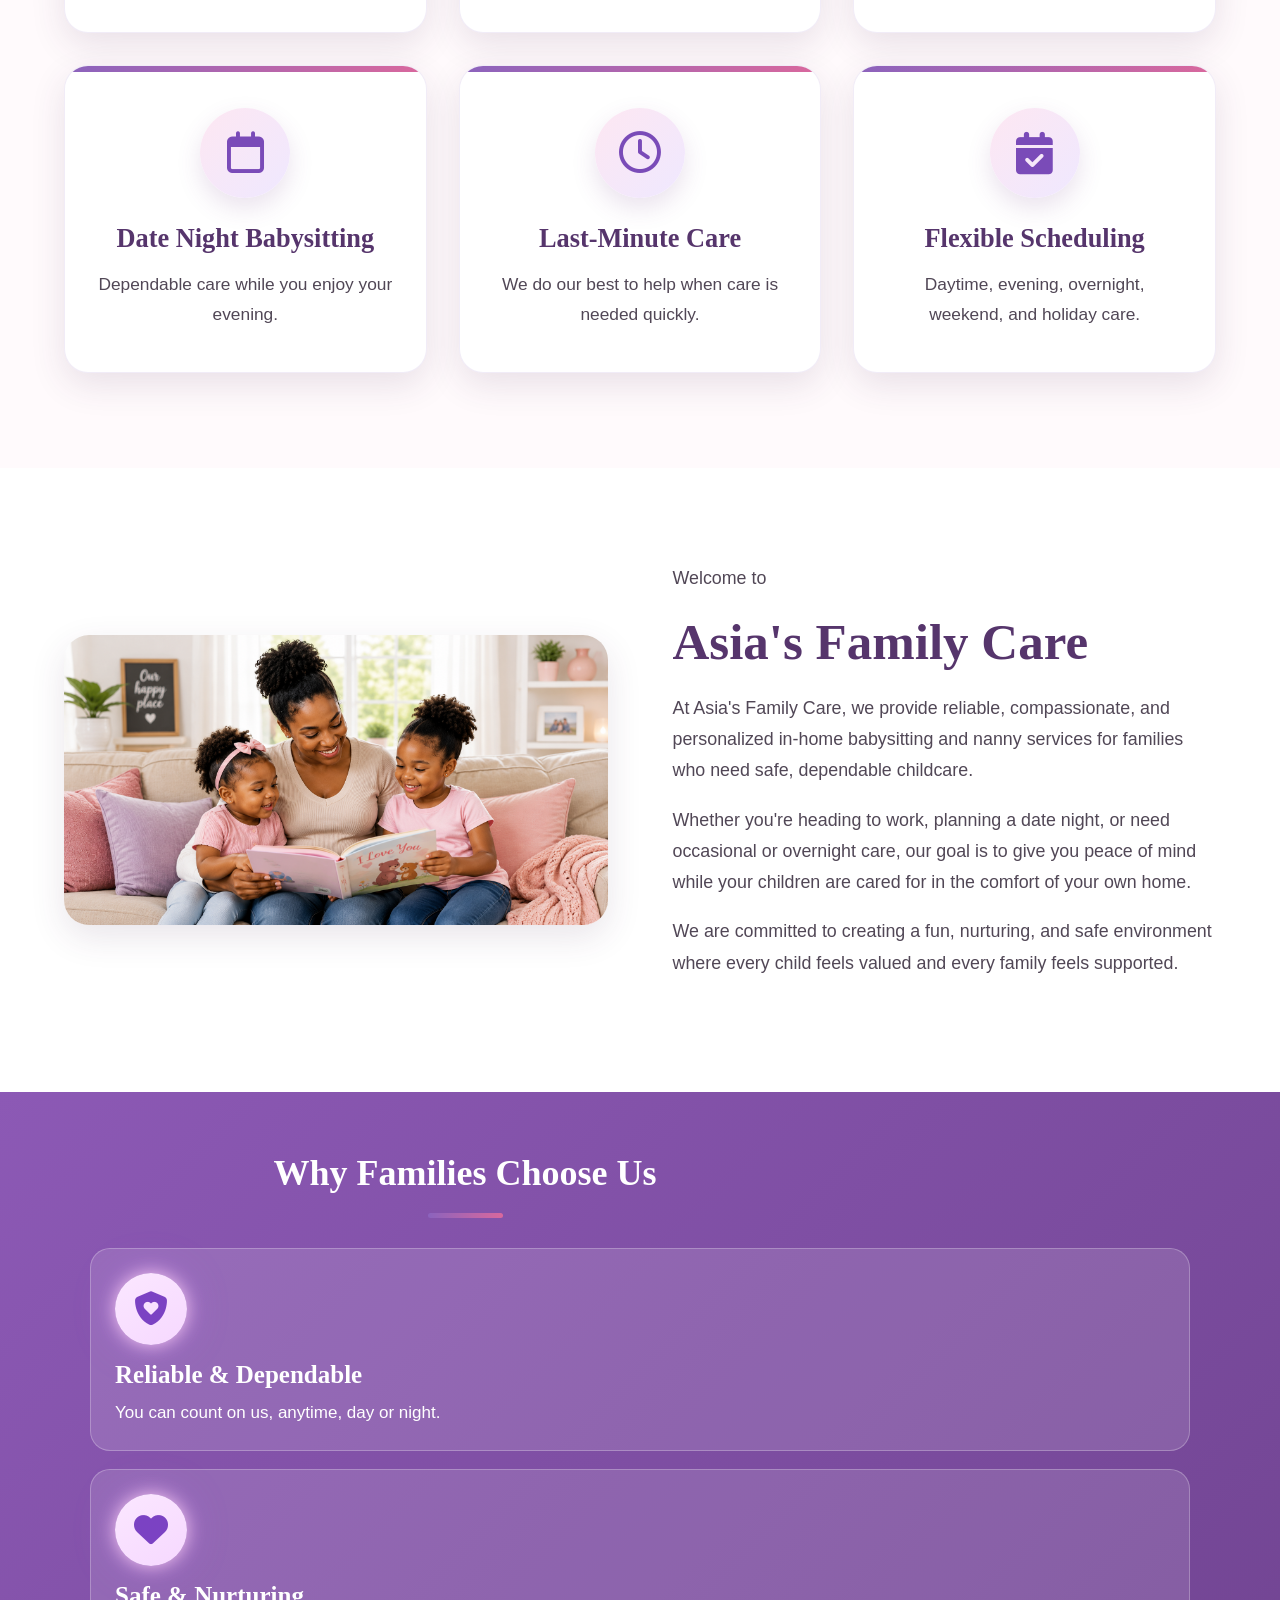
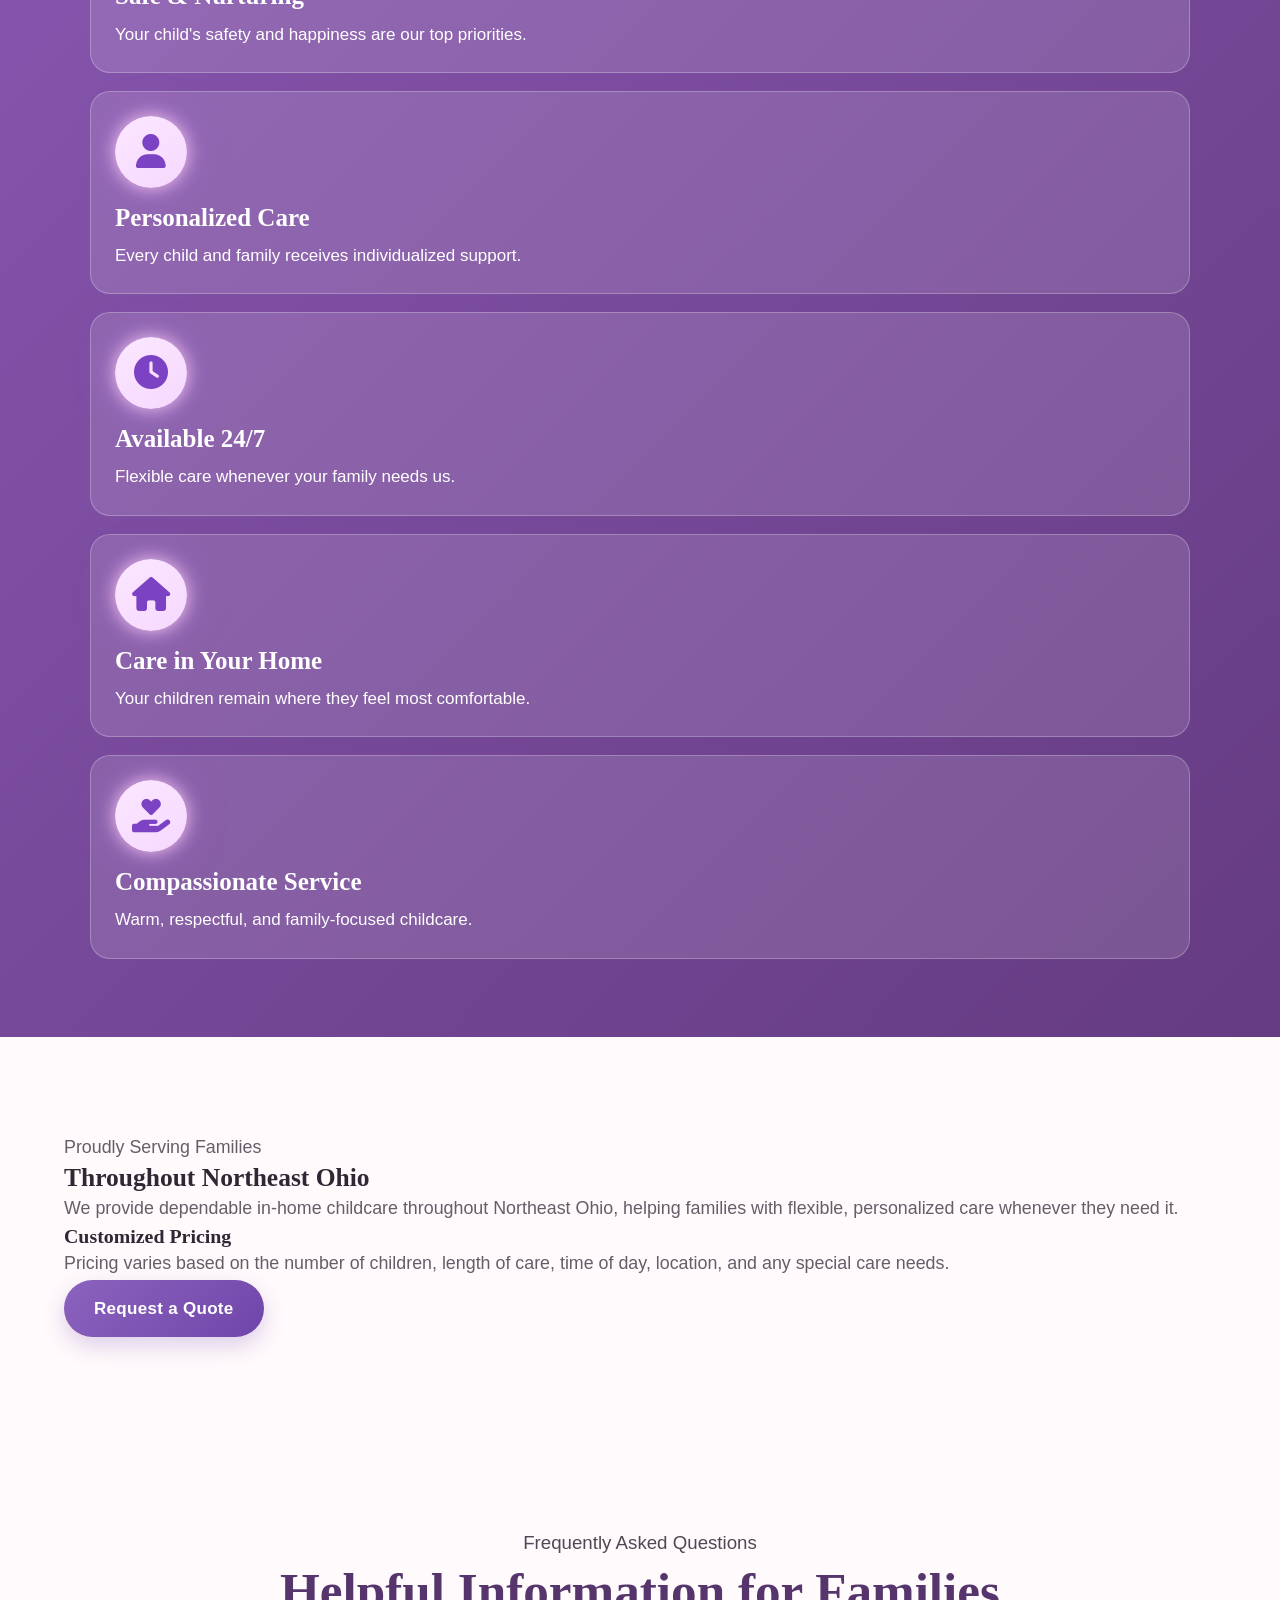
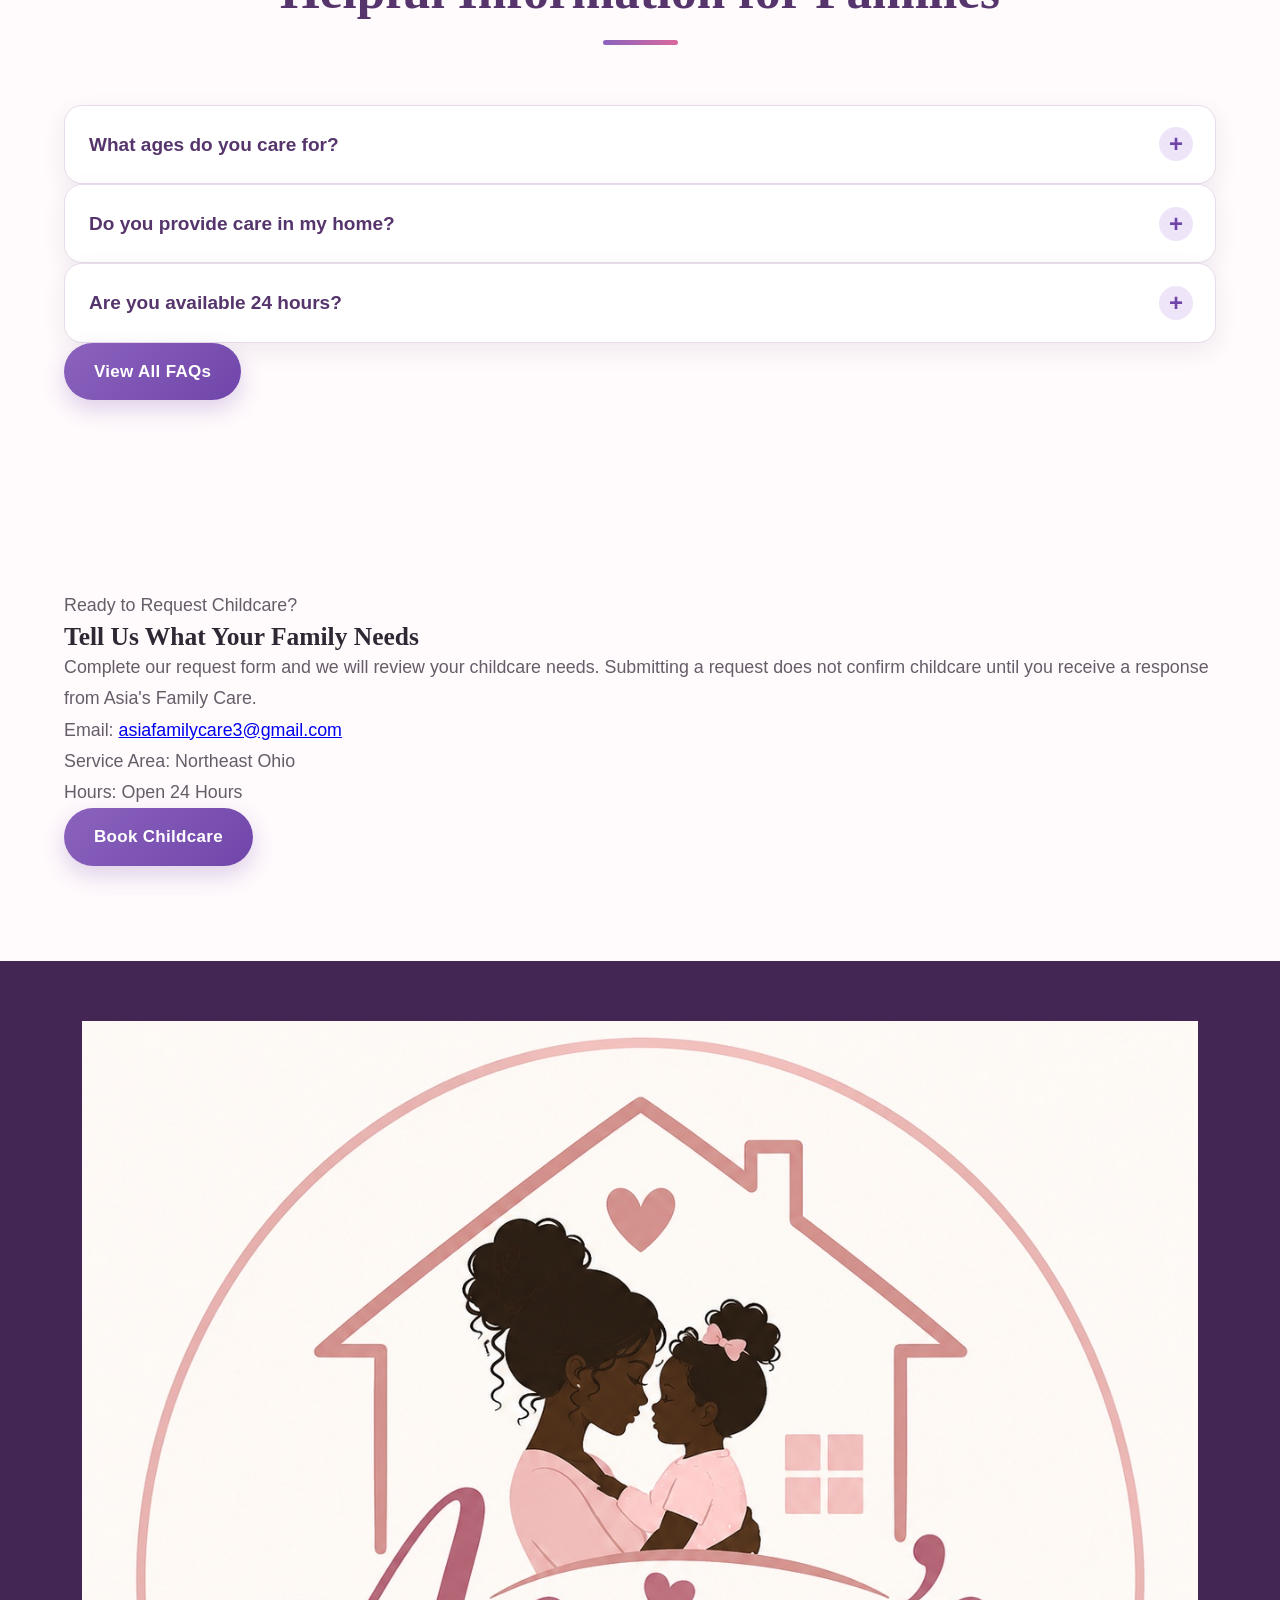
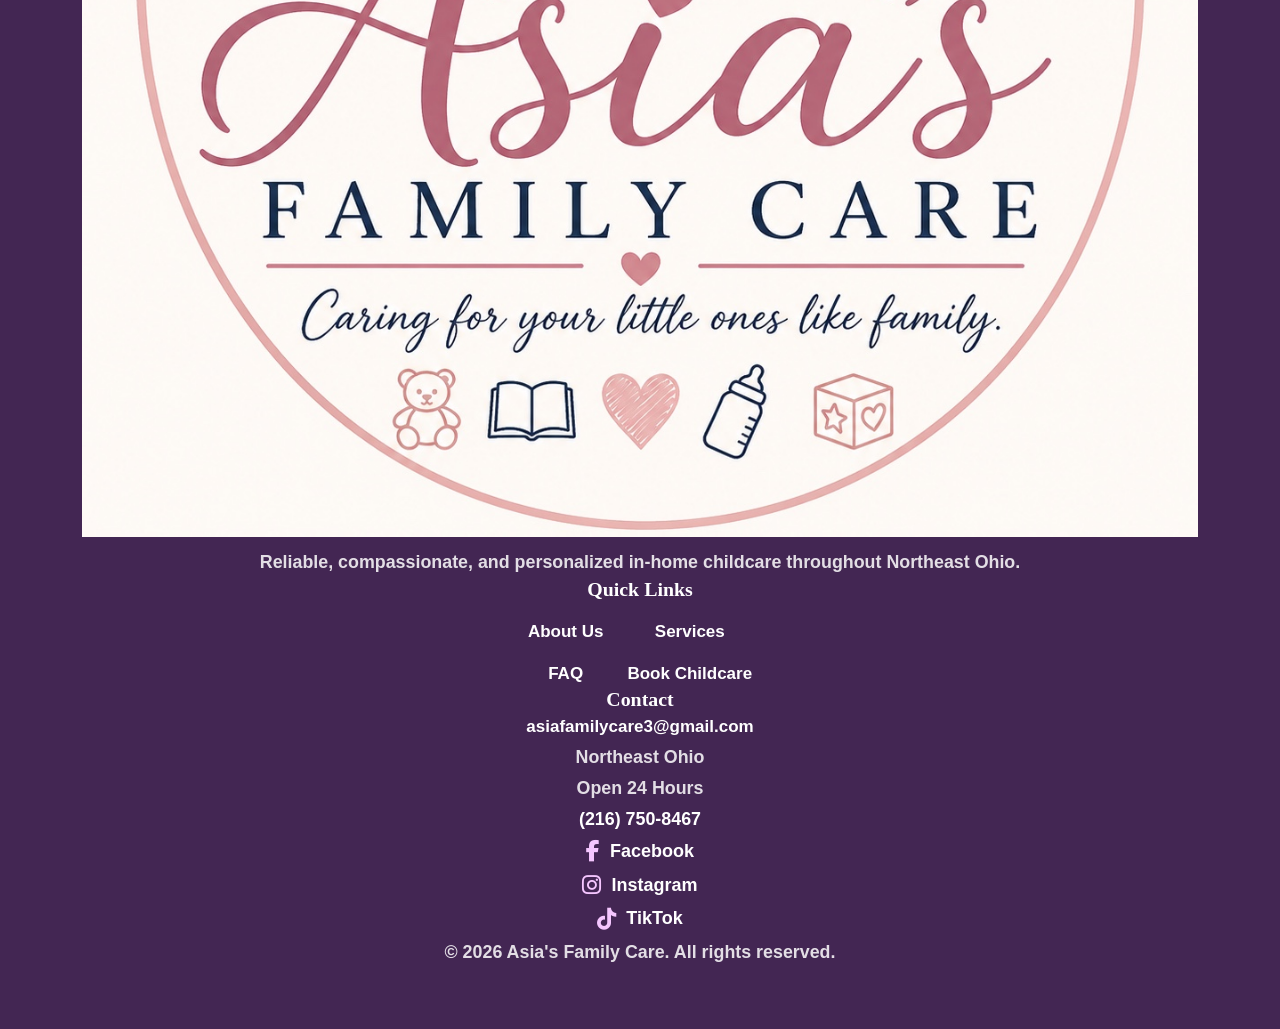
==== commit c8af2407: "Update index.html" ====
--- a/index.html
+++ b/index.html
@@ -388,13 +388,16 @@
         </p>
       </div>
 
-      <div>
-        <h3>Quick Links</h3>
+      <div class="quick-links-section">
+    <h3>Quick Links</h3>
+
+    <div class="footer-links">
         <a href="#about">About Us</a>
-<a href="#services">Services</a>
-<a href="#faq">FAQ</a>
-<a href="#book">Book Childcare</a>
-      </div>
+        <a href="#services">Services</a>
+        <a href="#faq">FAQ</a>
+        <a href="book.html">Book Childcare</a>
+    </div>
+</div>
 
       <div>
         <h3>Contact</h3>
--- a/styles.css
+++ b/styles.css
@@ -1935,3 +1935,45 @@
         font-size: 14px;
     }
 }
+/* Social Media Icons */
+.social-link {
+    display: inline-flex;
+    align-items: center;
+    gap: 10px;
+    color: white;
+    text-decoration: none;
+    font-weight: 600;
+    font-size: 18px;
+    transition: all 0.3s ease;
+}
+
+.social-link i {
+    color: #f5c6ff;
+    font-size: 22px;
+}
+
+.social-link:hover {
+    color: #f5c6ff;
+    transform: translateX(4px);
+}
+.footer-links {
+  display: grid;
+  grid-template-columns: repeat(2, auto);
+  justify-content: center;
+  gap: 12px 24px;
+  margin-top: 15px;
+}
+
+.footer-links a {
+  color: white;
+  text-decoration: none;
+  font-weight: 600;
+}
+
+@media (max-width: 500px) {
+  .footer-links {
+    grid-template-columns: 1fr 1fr;
+    width: 90%;
+    margin: 15px auto 0;
+  }
+}
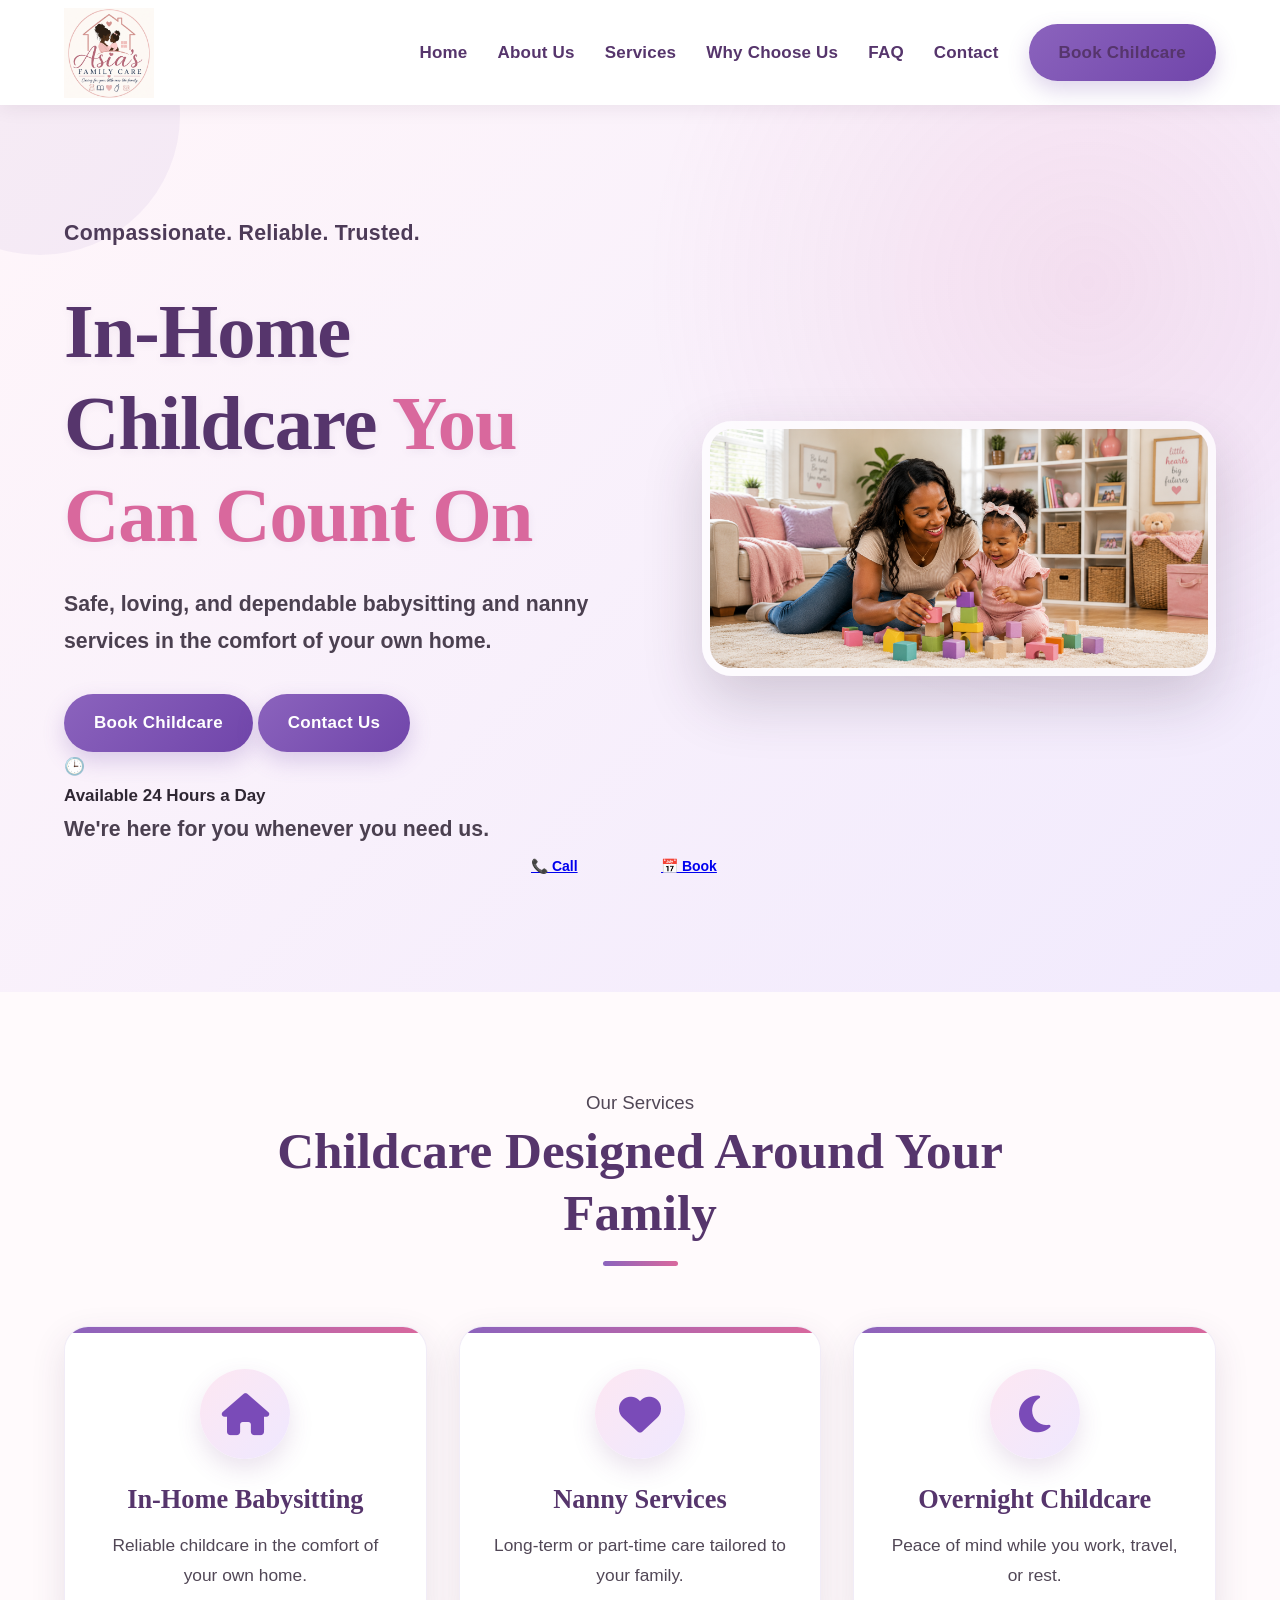
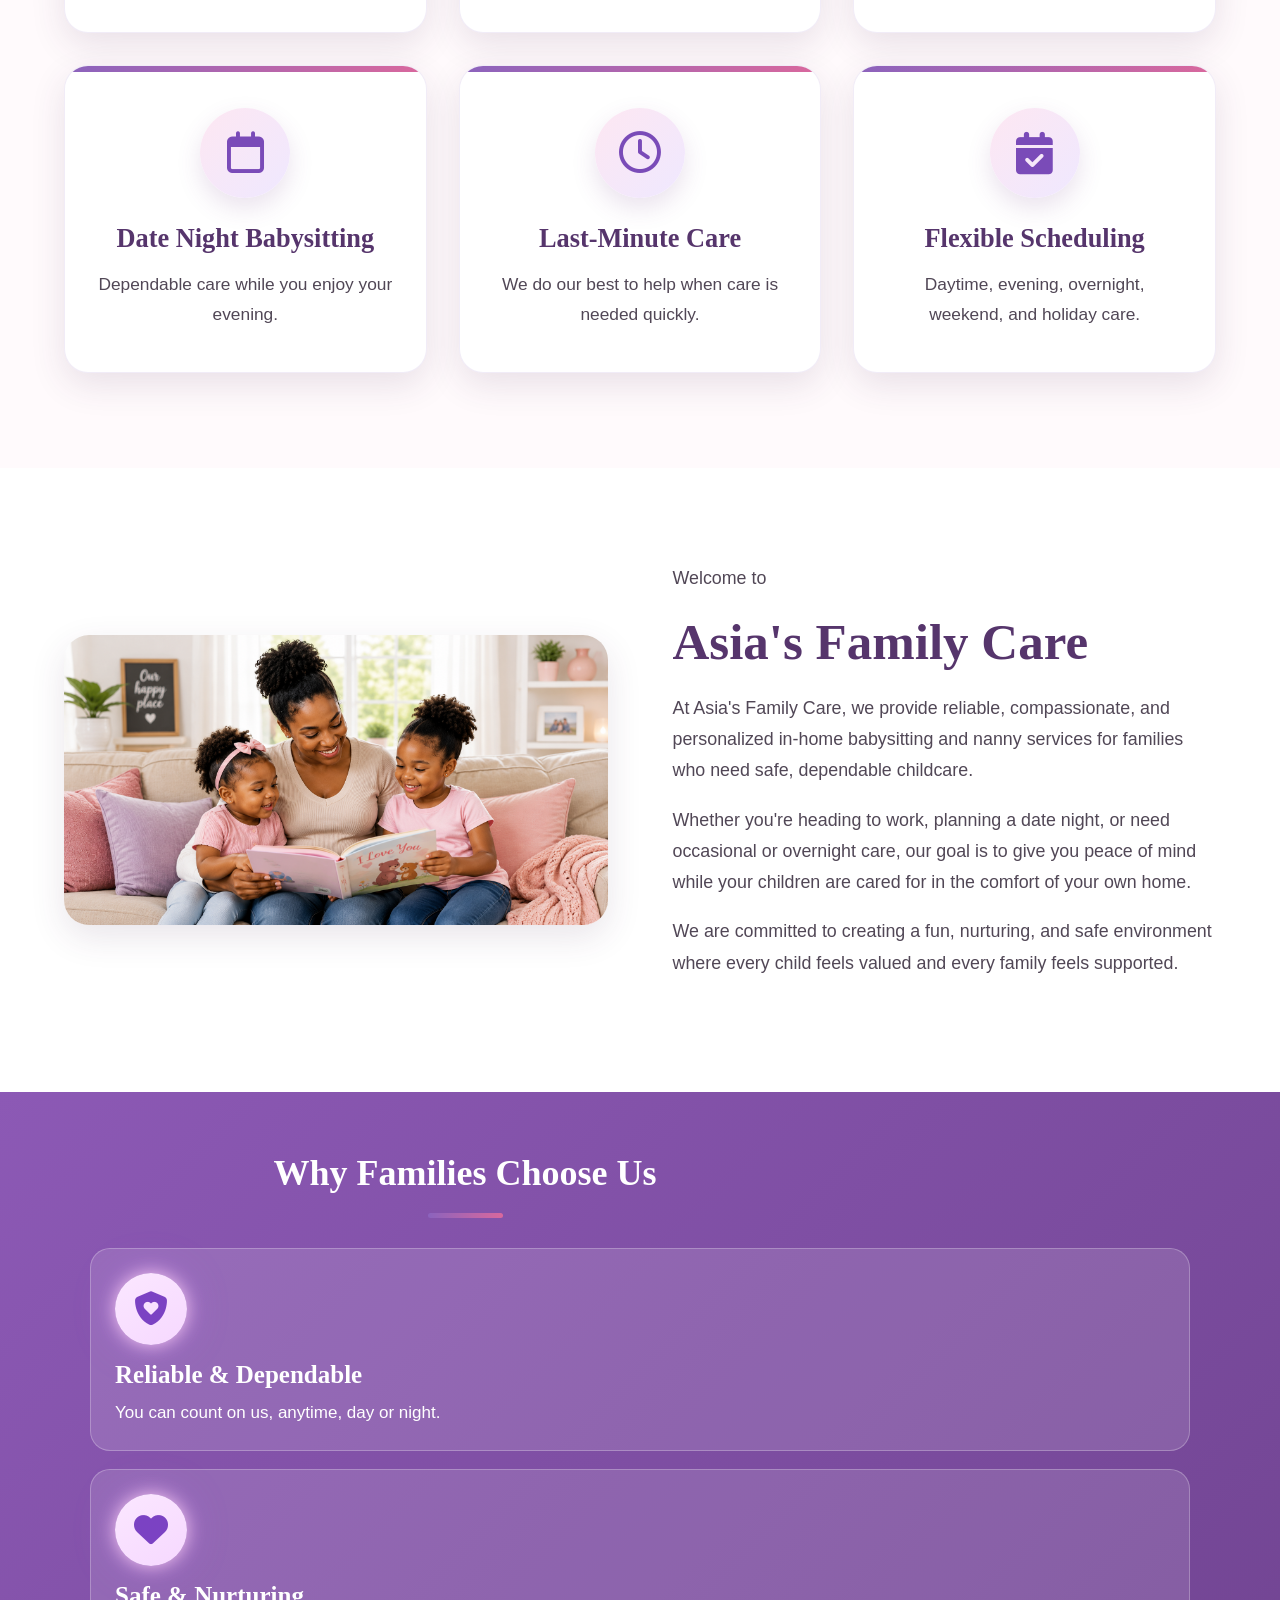
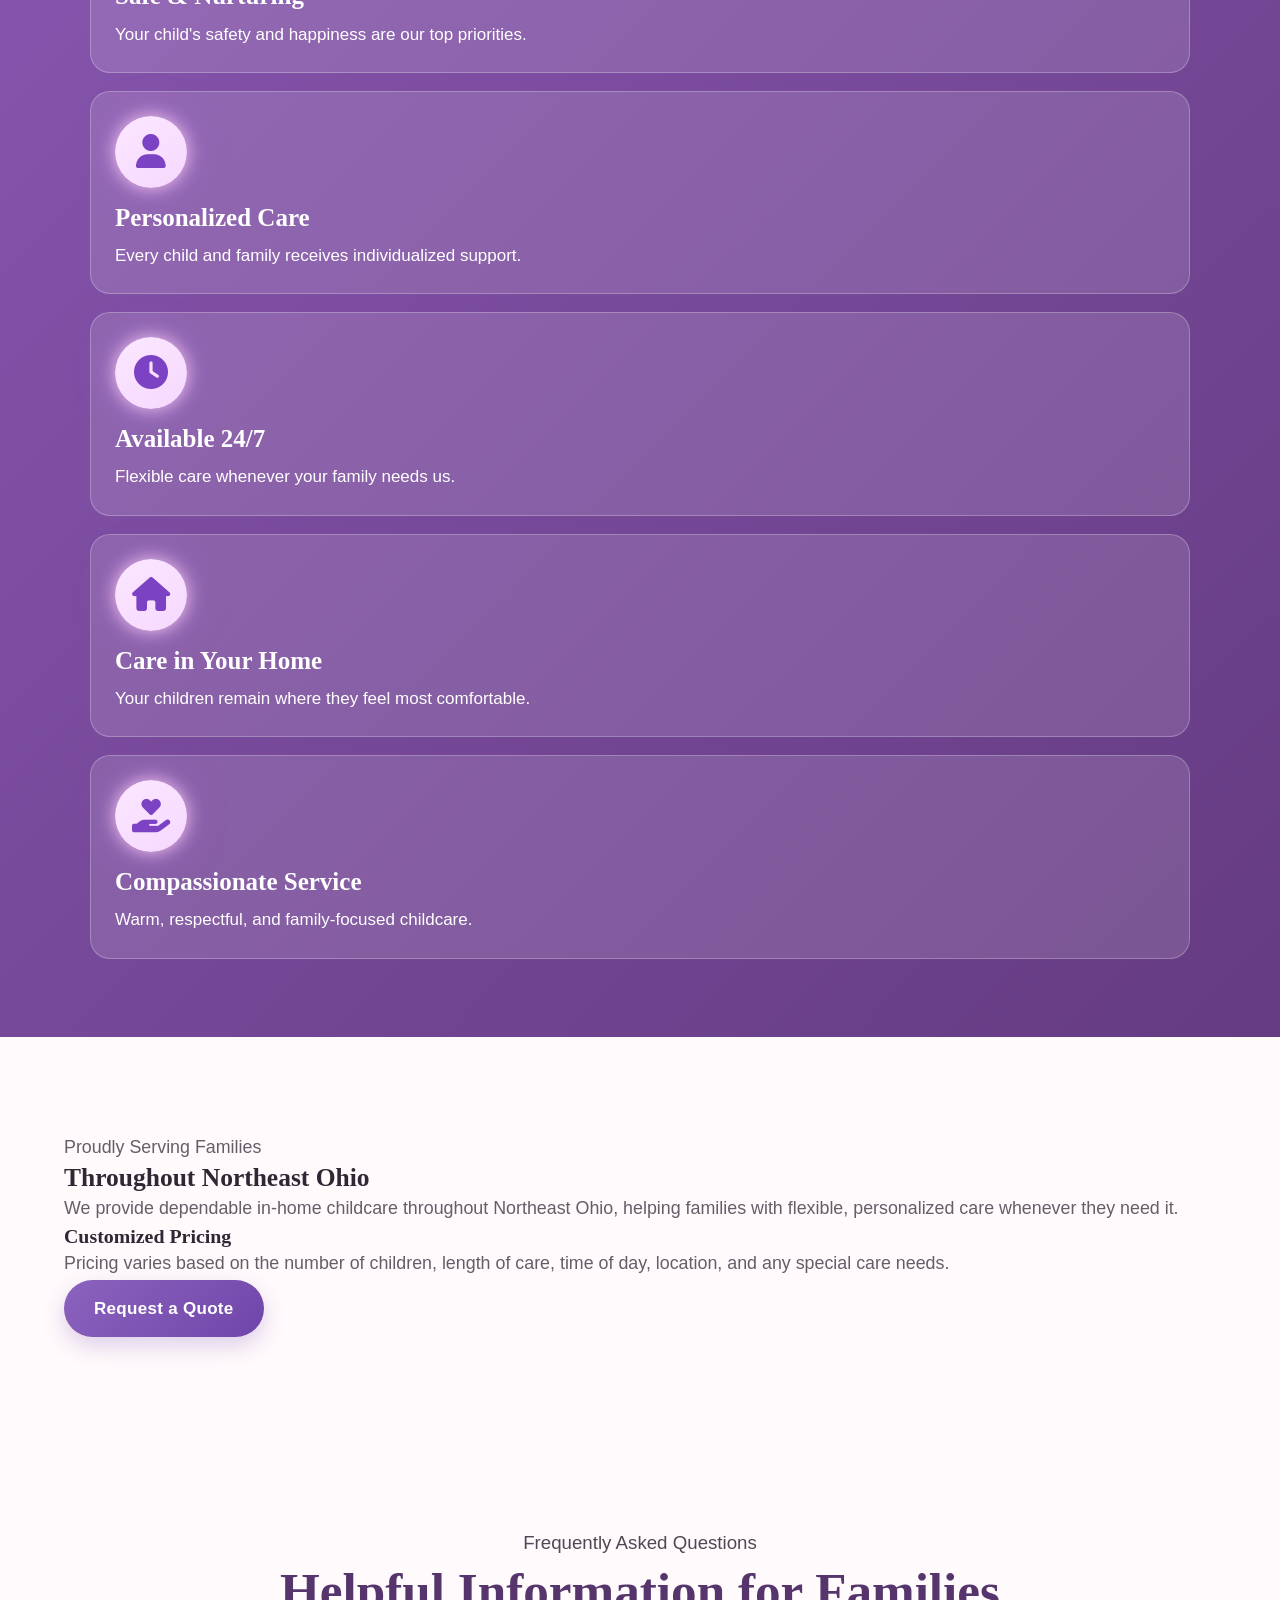
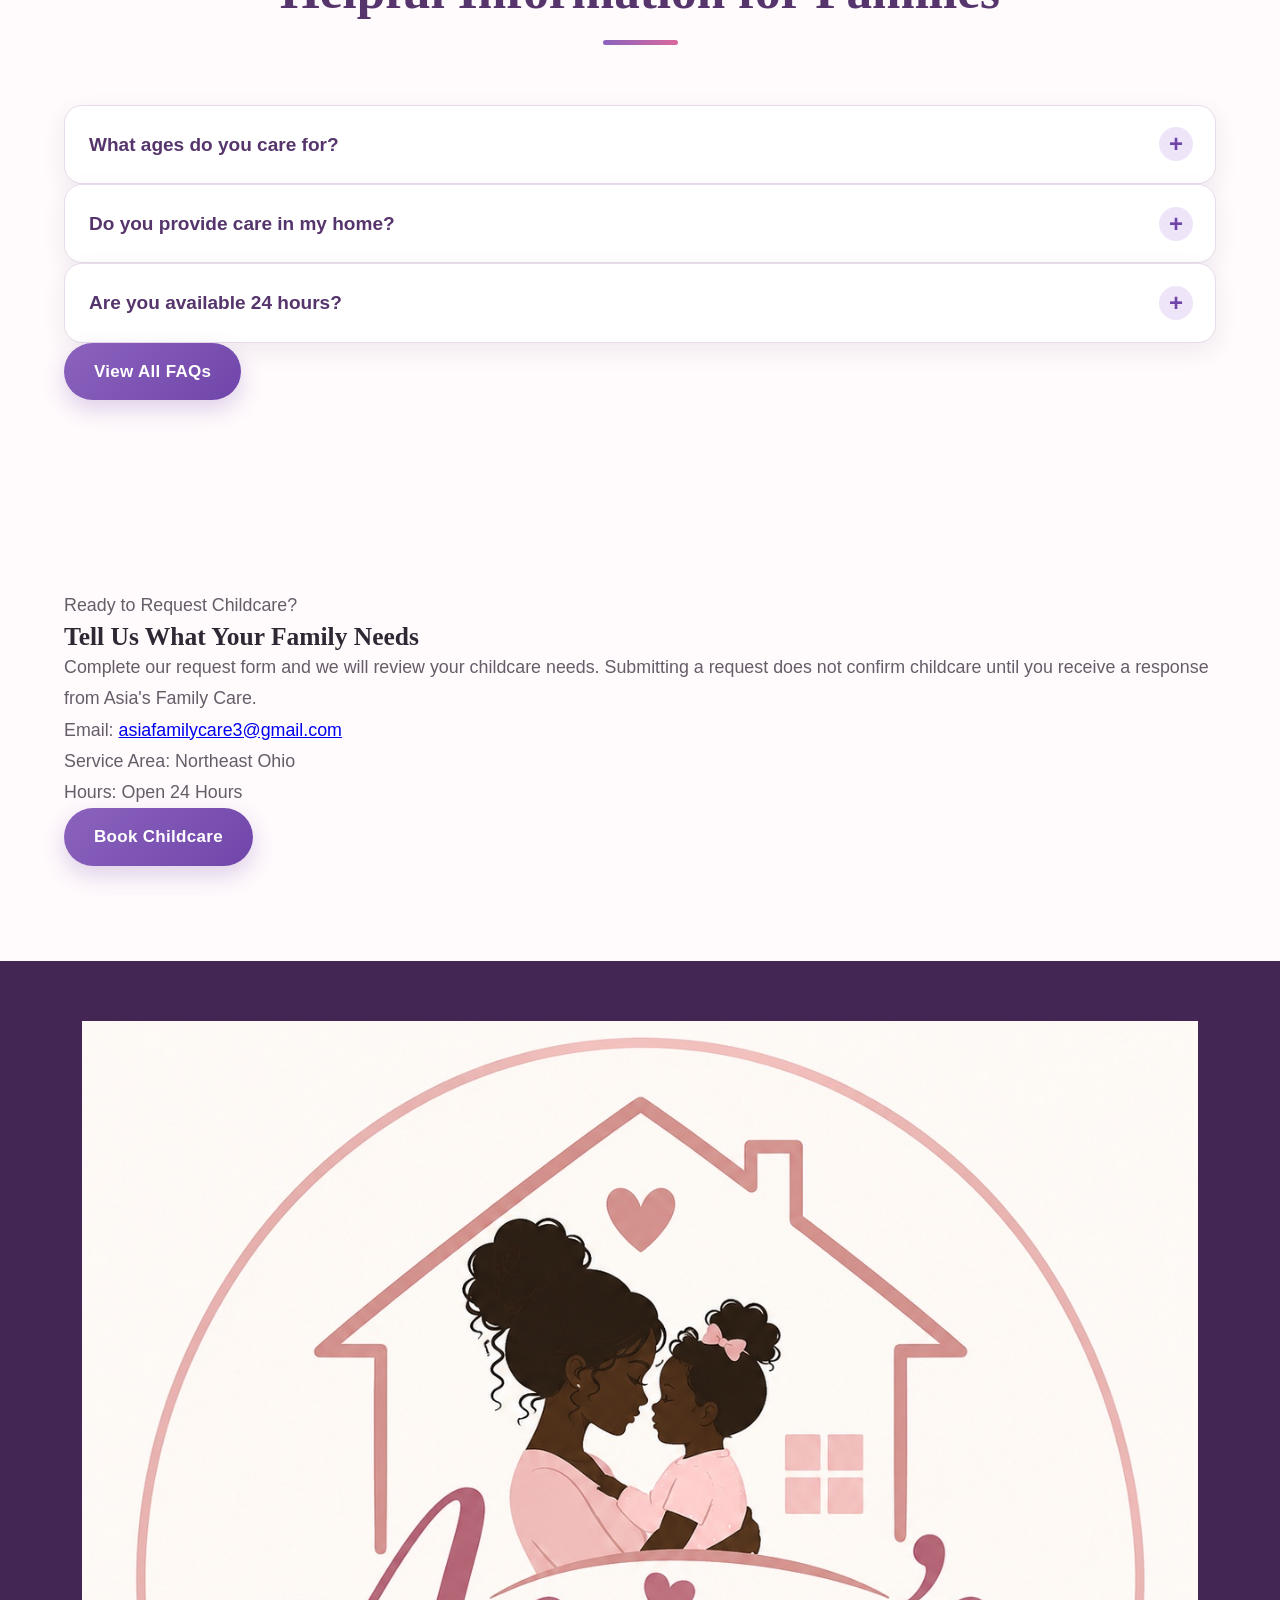
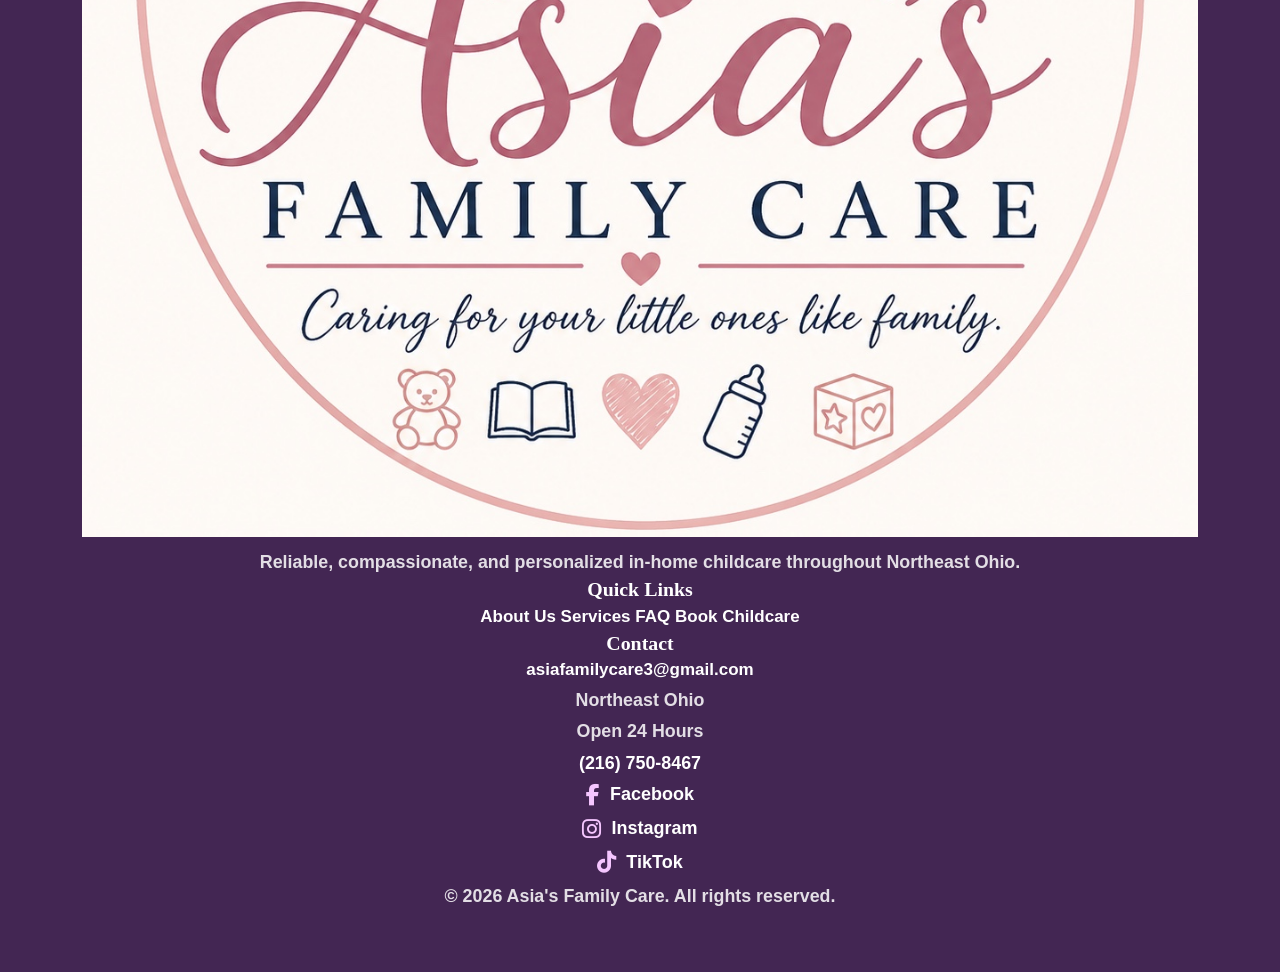
==== commit 85e1d42a: "Update index.html" ====
--- a/index.html
+++ b/index.html
@@ -388,15 +388,13 @@
         </p>
       </div>
 
-      <div class="quick-links-section">
+      <div>
     <h3>Quick Links</h3>
 
-    <div class="footer-links">
-        <a href="#about">About Us</a>
-        <a href="#services">Services</a>
-        <a href="#faq">FAQ</a>
-        <a href="book.html">Book Childcare</a>
-    </div>
+    <a href="#about">About Us</a>
+    <a href="#services">Services</a>
+    <a href="#faq">FAQ</a>
+    <a href="book.html">Book Childcare</a>
 </div>
 
       <div>
--- a/styles.css
+++ b/styles.css
@@ -1977,3 +1977,23 @@
     margin: 15px auto 0;
   }
 }
+.quick-links-section {
+    text-align: center;
+}
+
+.quick-links-section h3 {
+    margin-bottom: 15px;
+}
+
+.footer-links {
+    display: grid;
+    grid-template-columns: repeat(2, auto);
+    justify-content: center;
+    gap: 12px 30px;
+}
+
+.footer-links a {
+    color: white;
+    text-decoration: none;
+    font-weight: 600;
+}
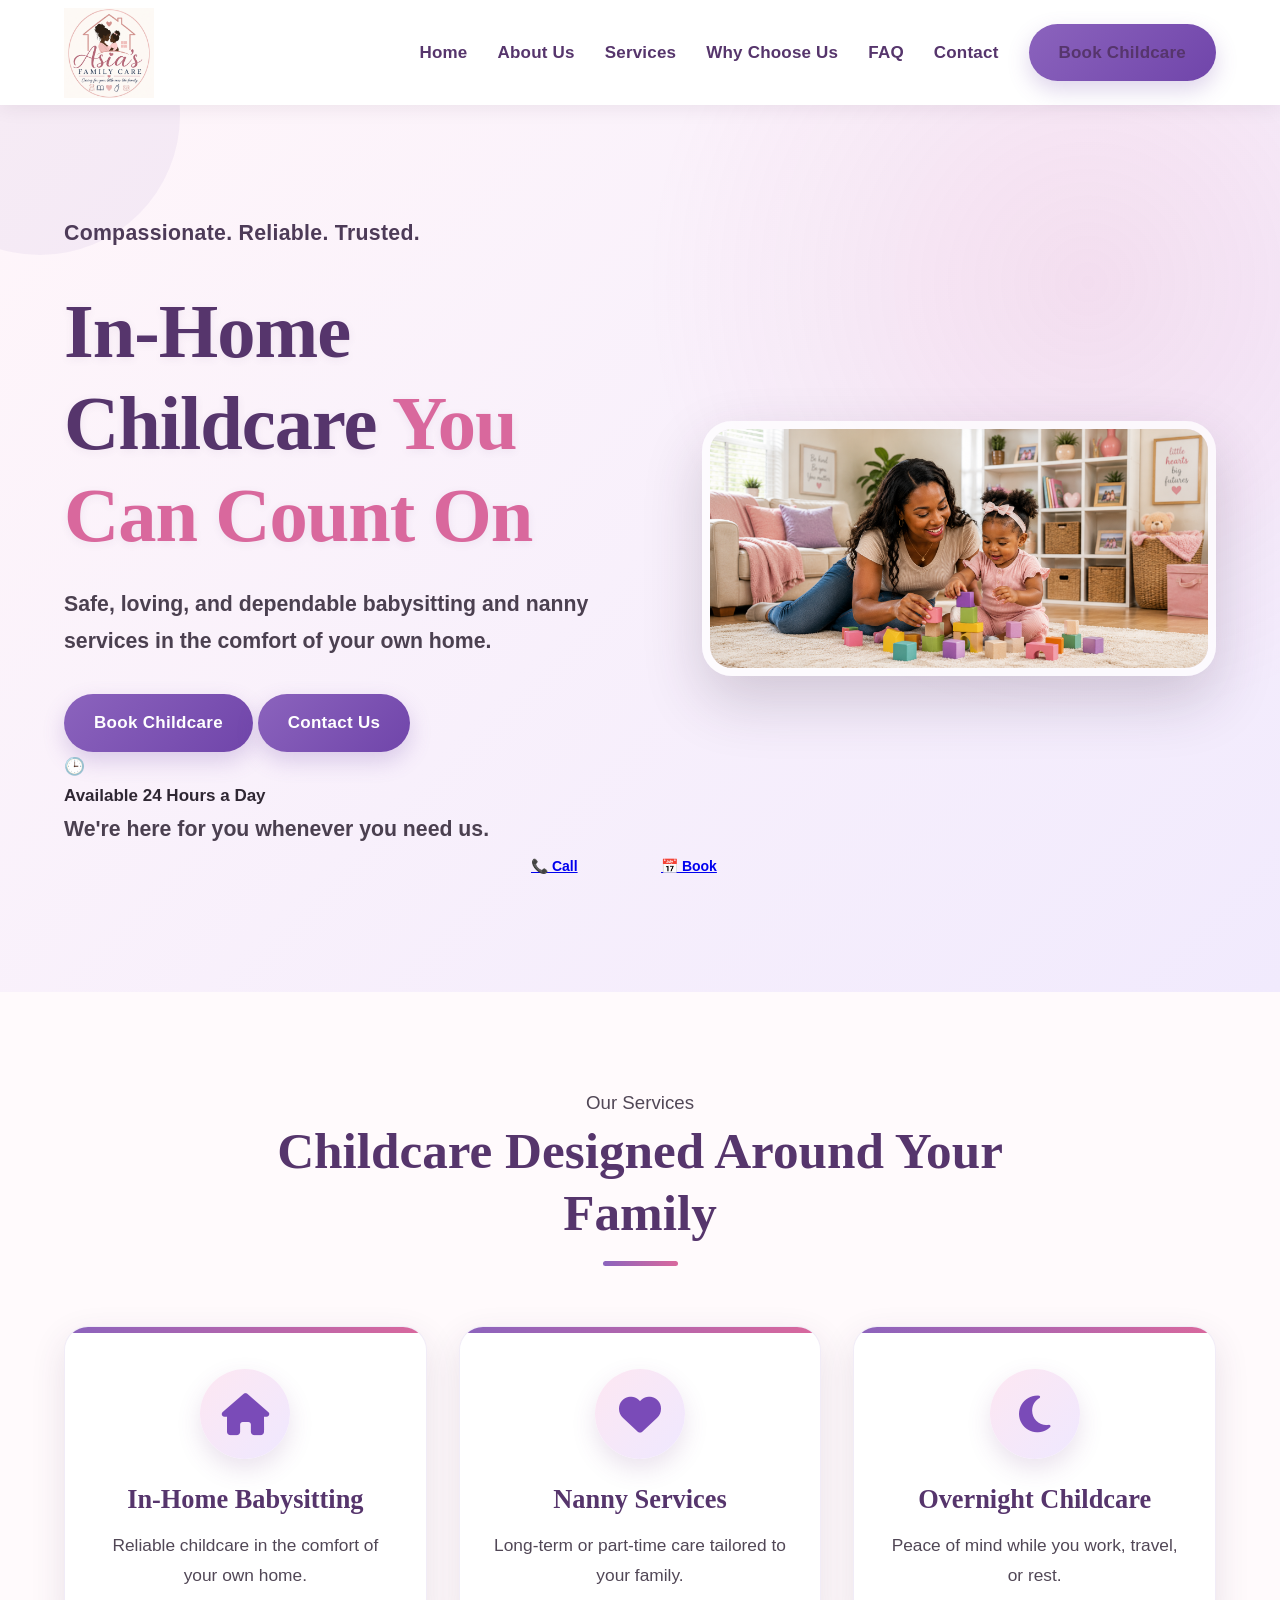
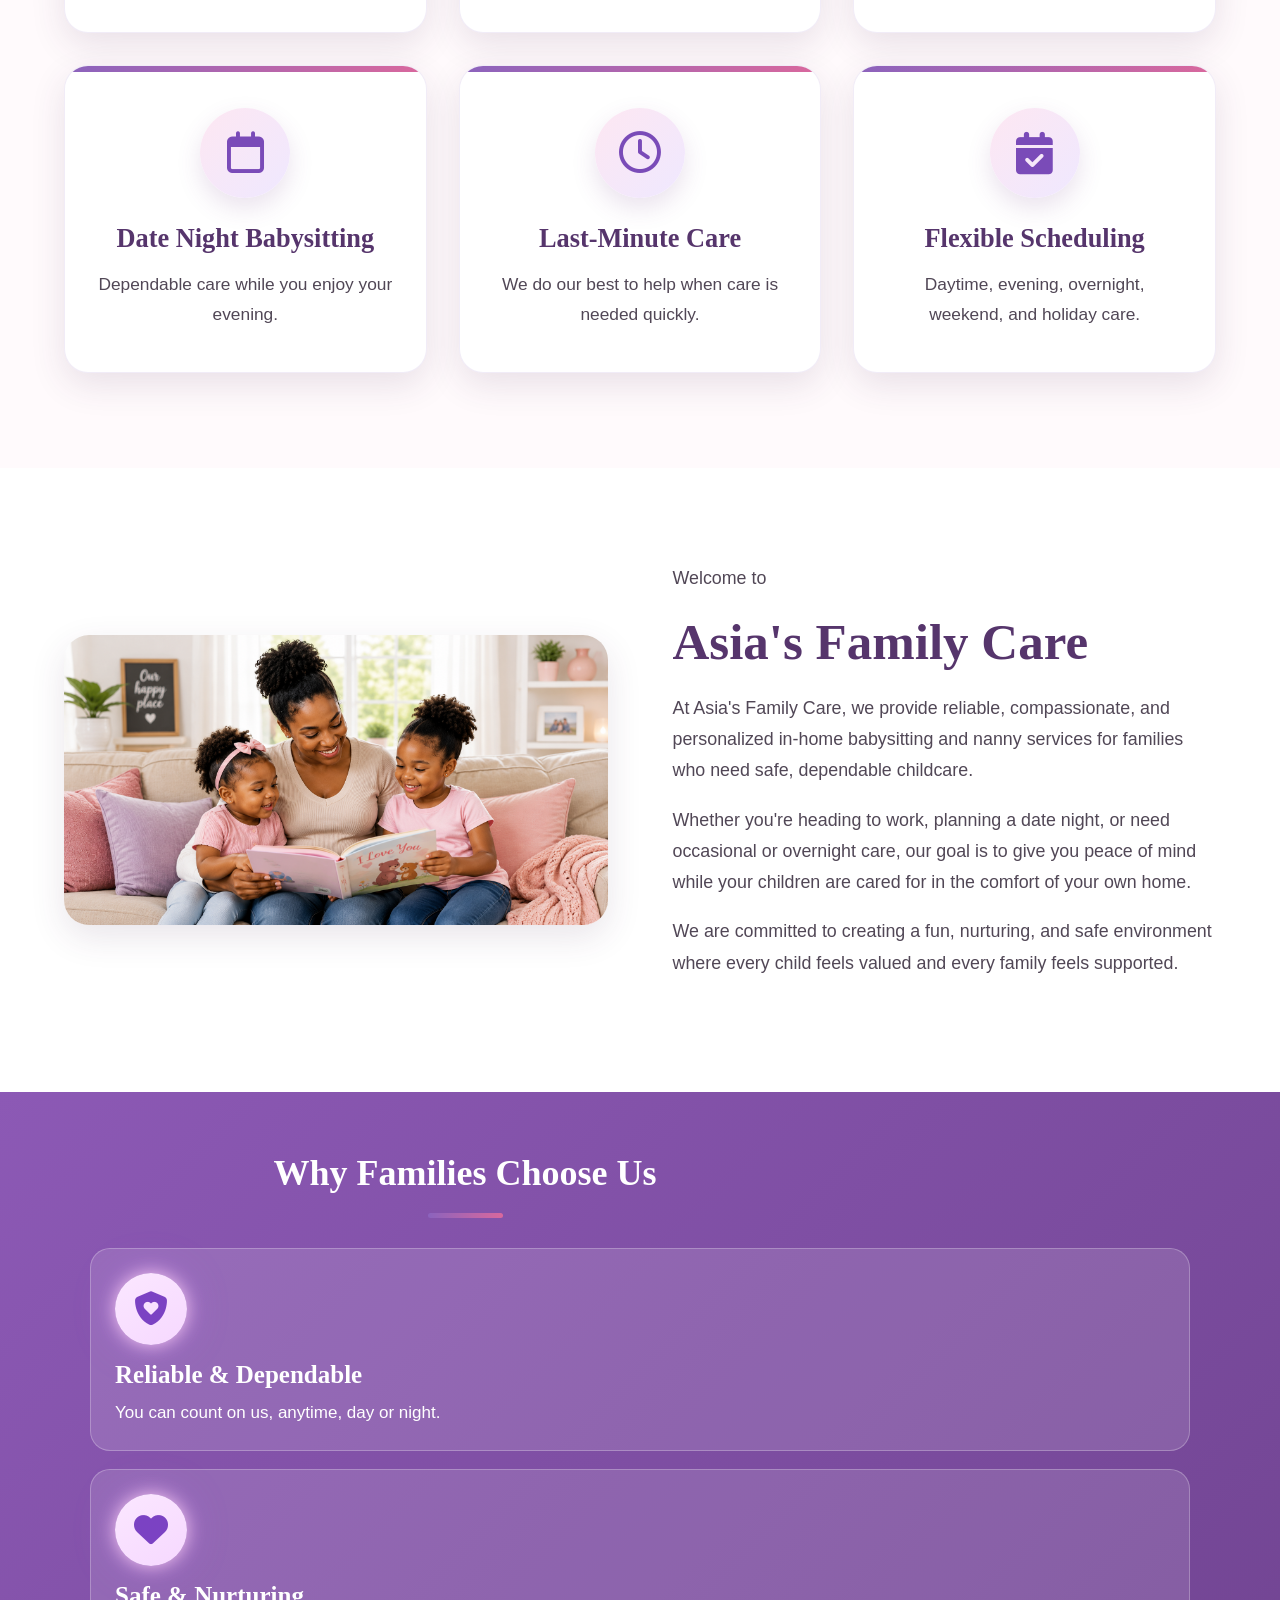
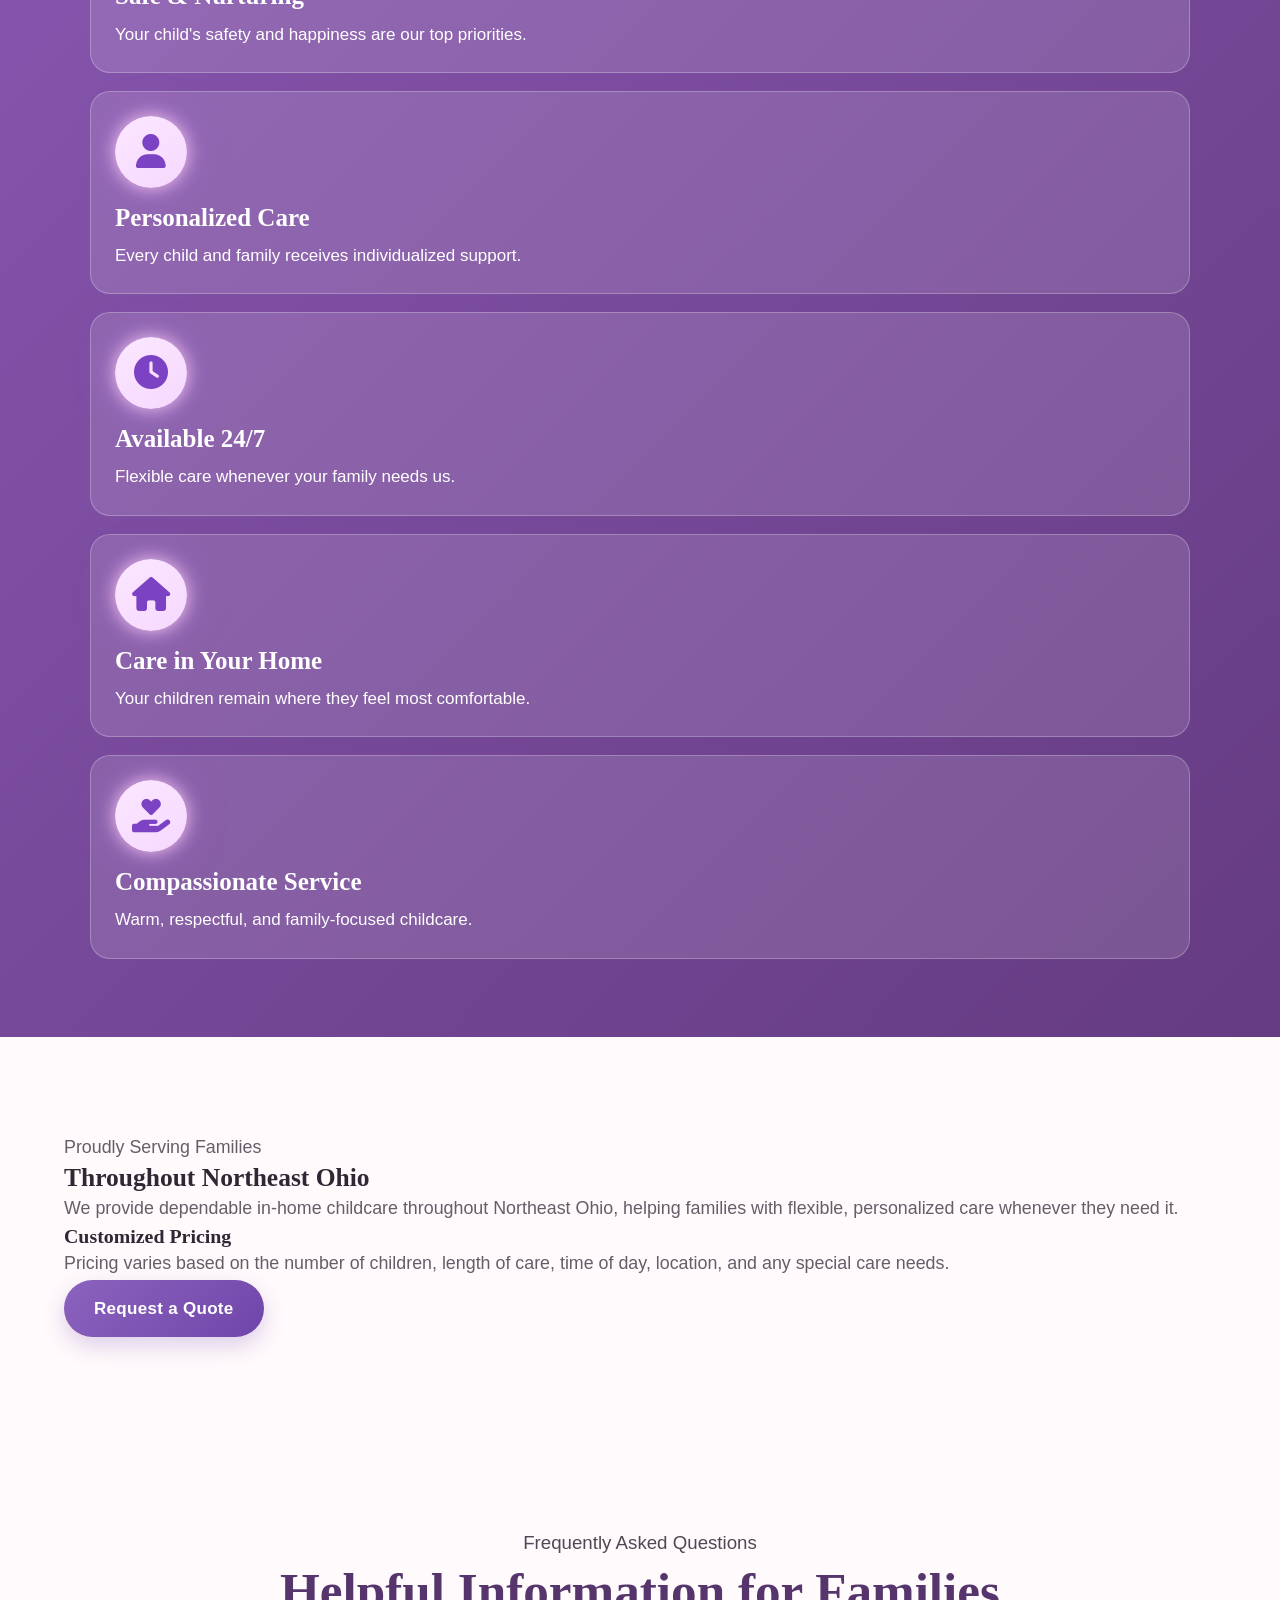
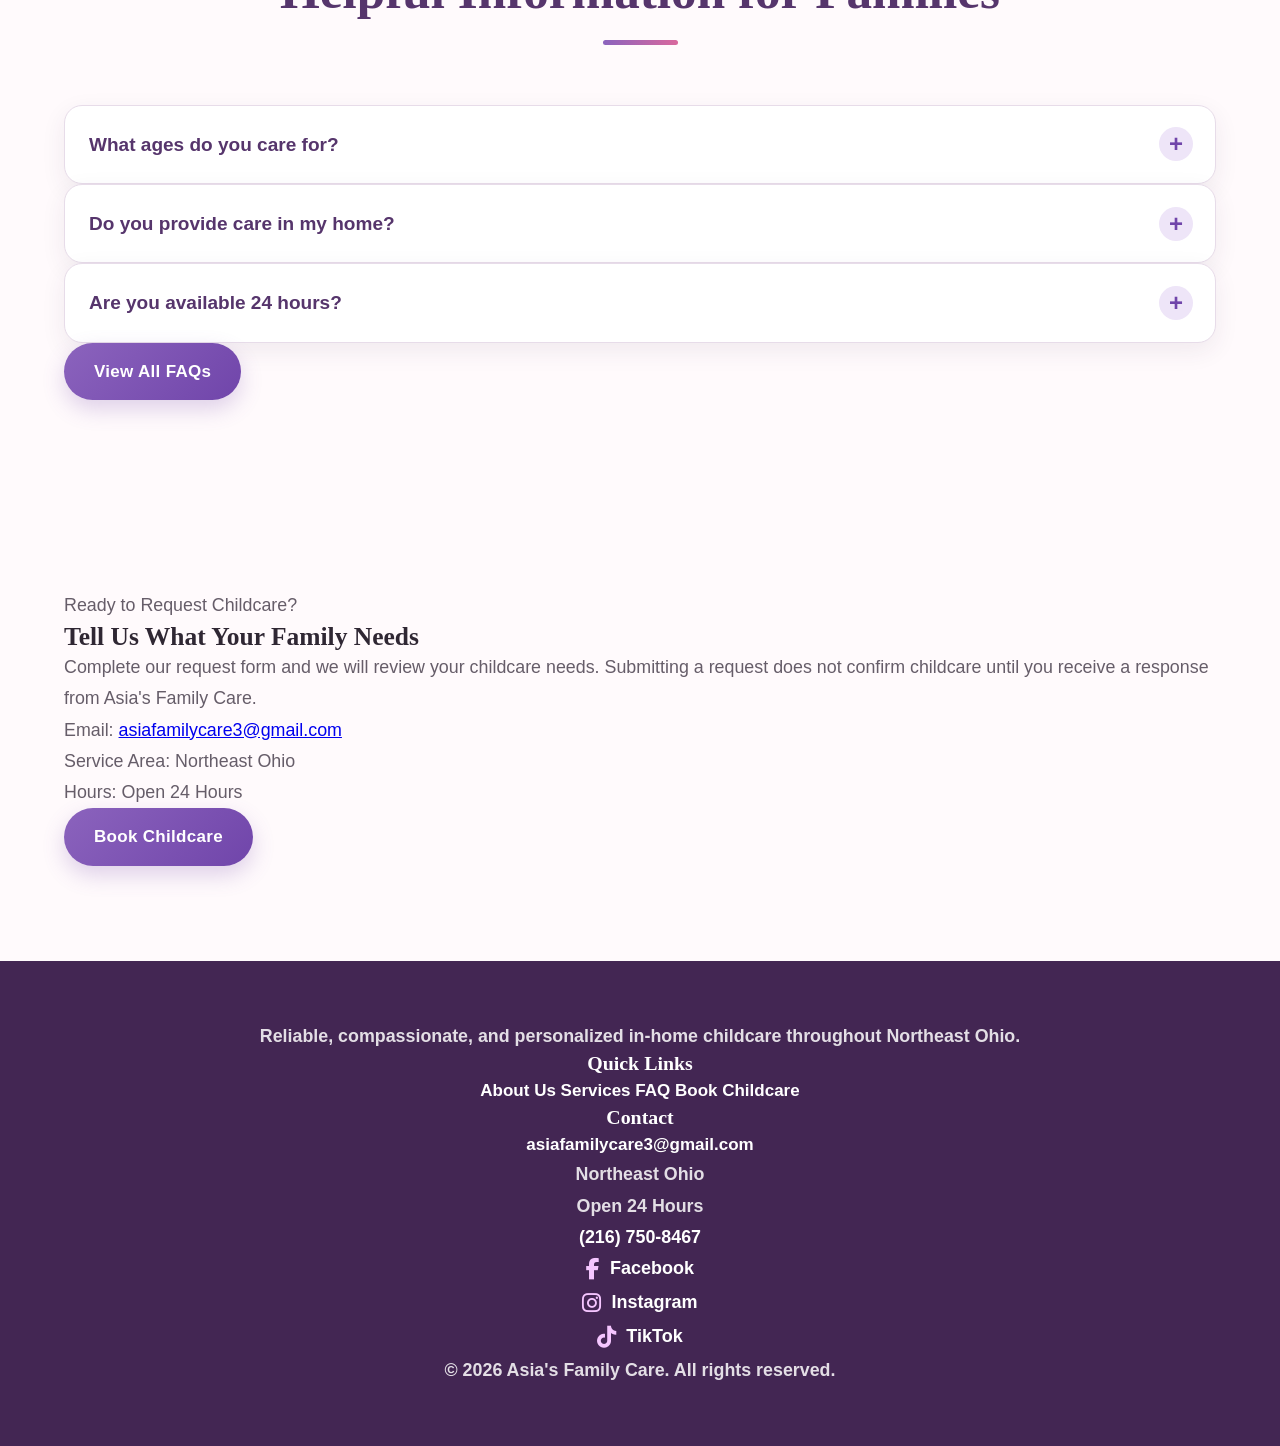
==== commit 3ca6ecec: "Fix duplicate image tag in footer Removed duplicate image tag for footer logo." ====
--- a/index.html
+++ b/index.html
@@ -375,12 +375,7 @@
     <div class="container footer-grid">
 
       <div>
-        <img
-          <img
-    src="logo.jpg.jpeg"
-    alt="Asia's Family Care logo"
-    class="footer-logo"
->
+       
 
         <p>
           Reliable, compassionate, and personalized in-home childcare
--- a/styles.css
+++ b/styles.css
@@ -1977,23 +1977,3 @@
     margin: 15px auto 0;
   }
 }
-.quick-links-section {
-    text-align: center;
-}
-
-.quick-links-section h3 {
-    margin-bottom: 15px;
-}
-
-.footer-links {
-    display: grid;
-    grid-template-columns: repeat(2, auto);
-    justify-content: center;
-    gap: 12px 30px;
-}
-
-.footer-links a {
-    color: white;
-    text-decoration: none;
-    font-weight: 600;
-}
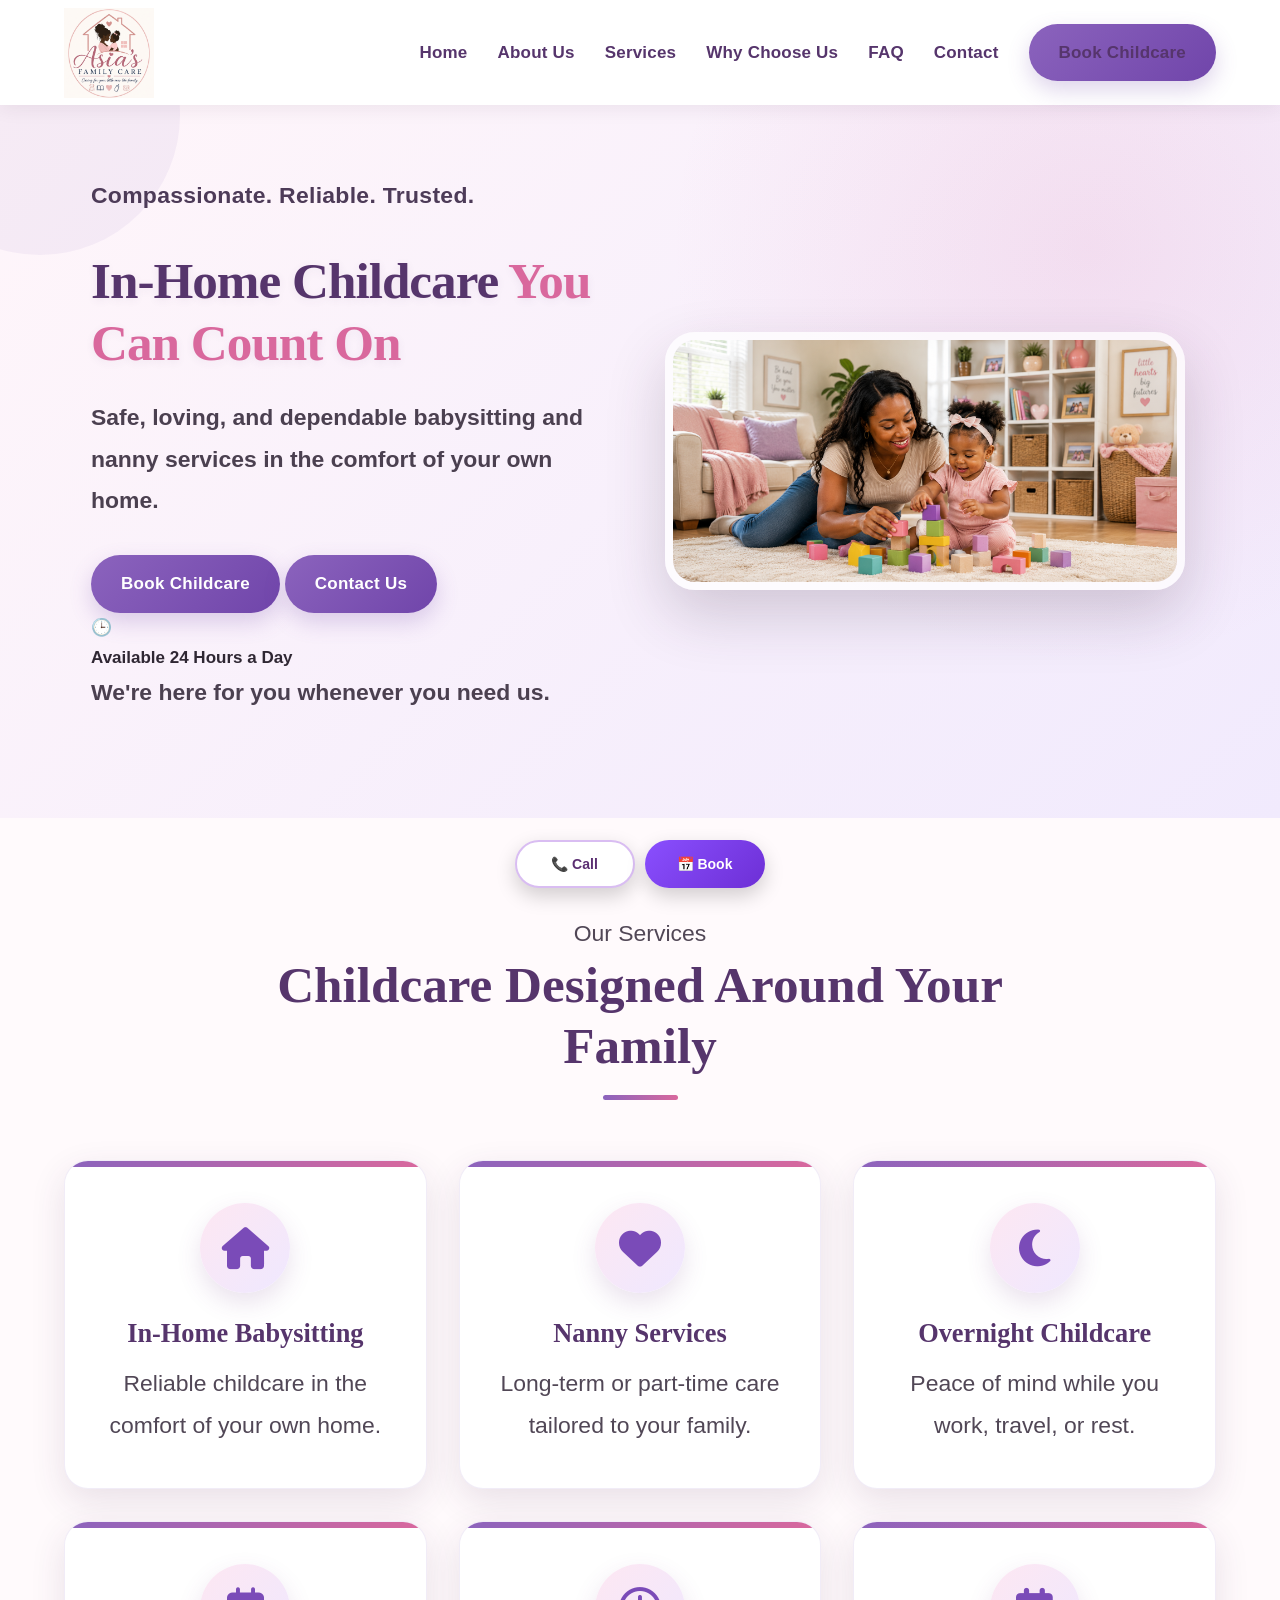
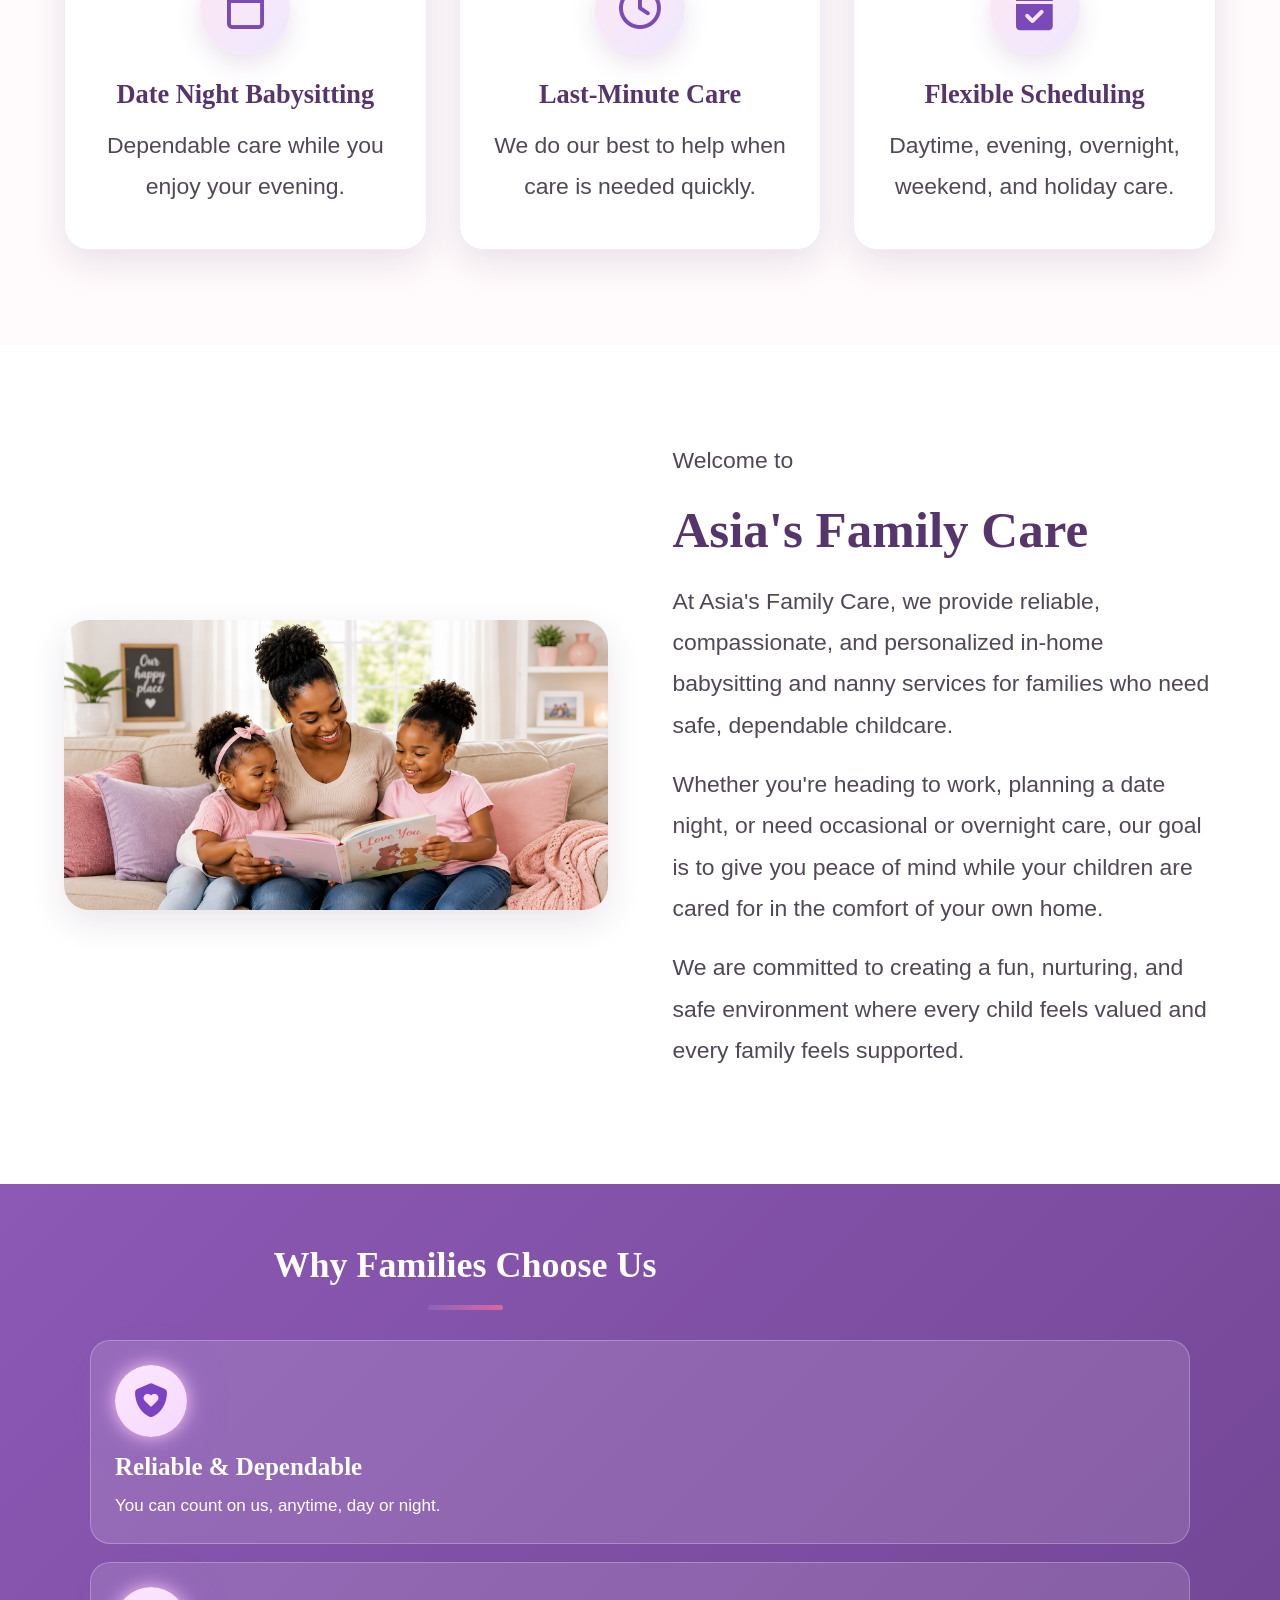
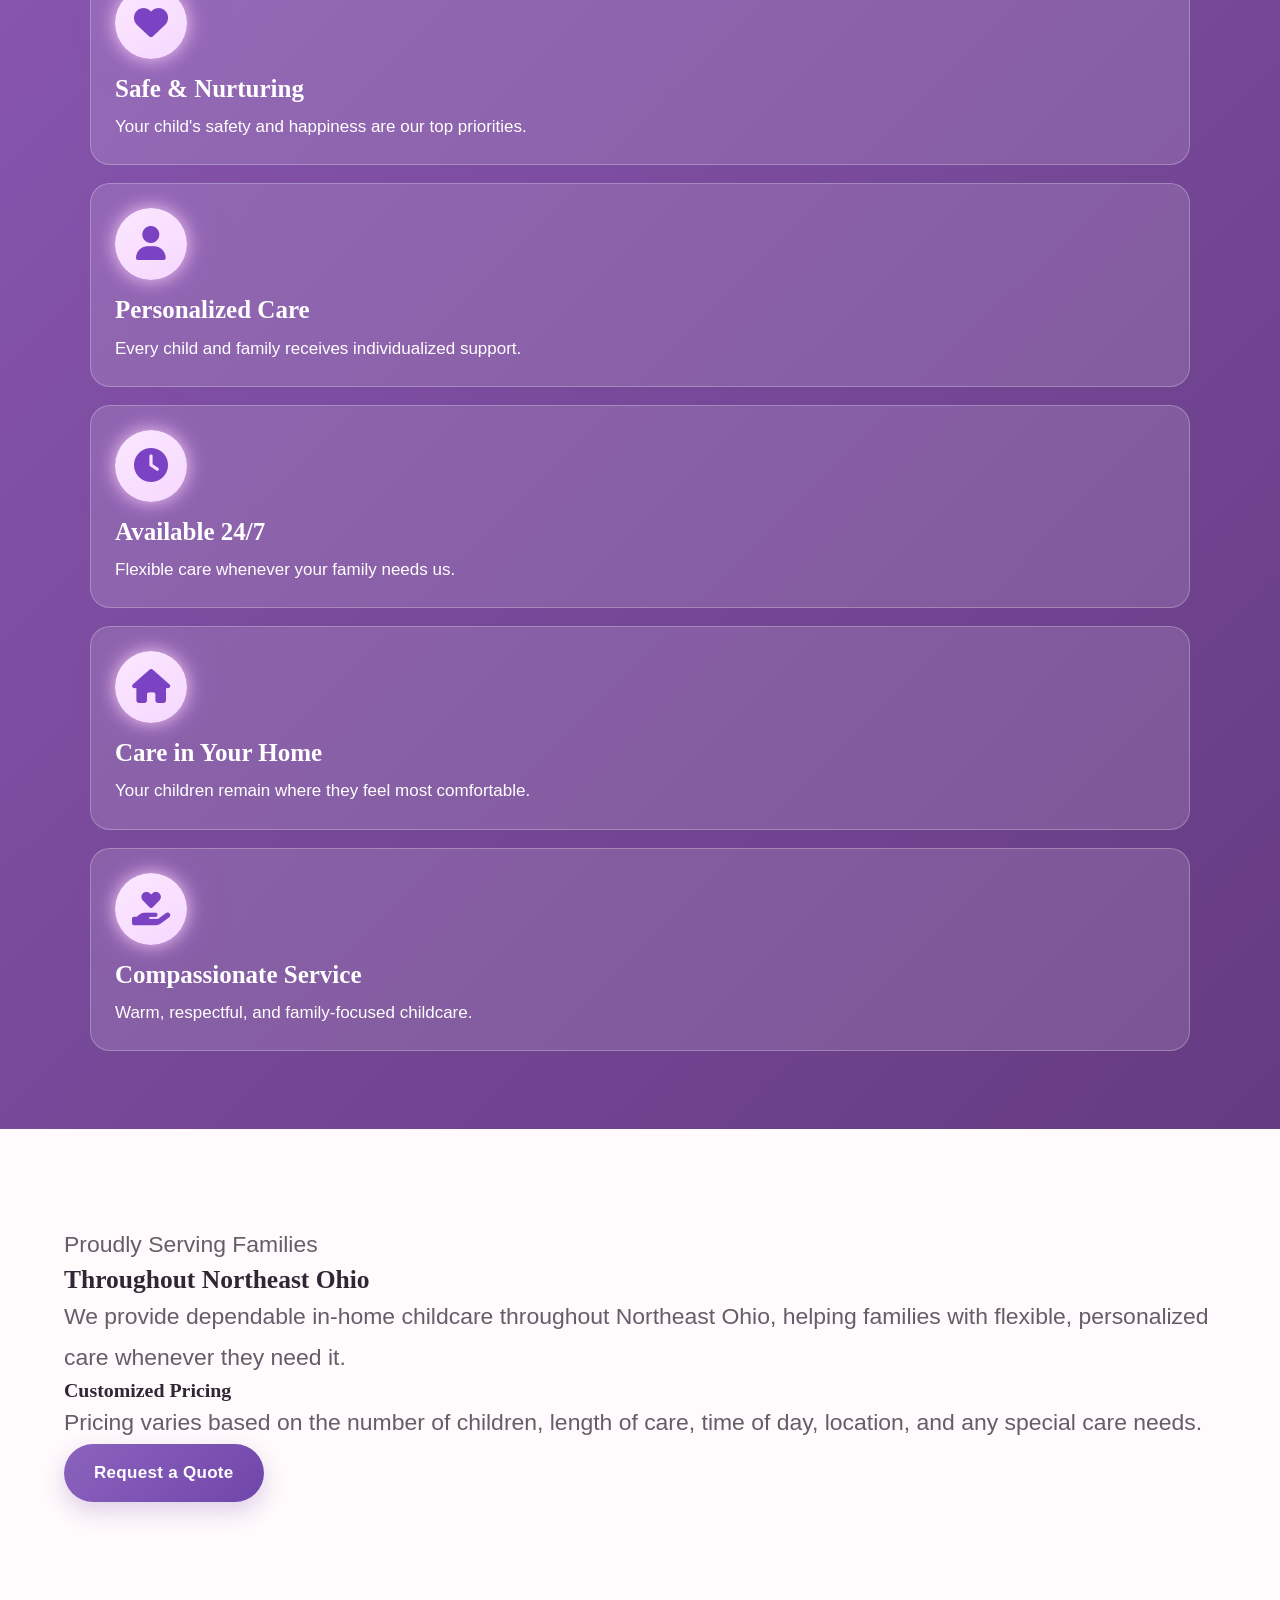
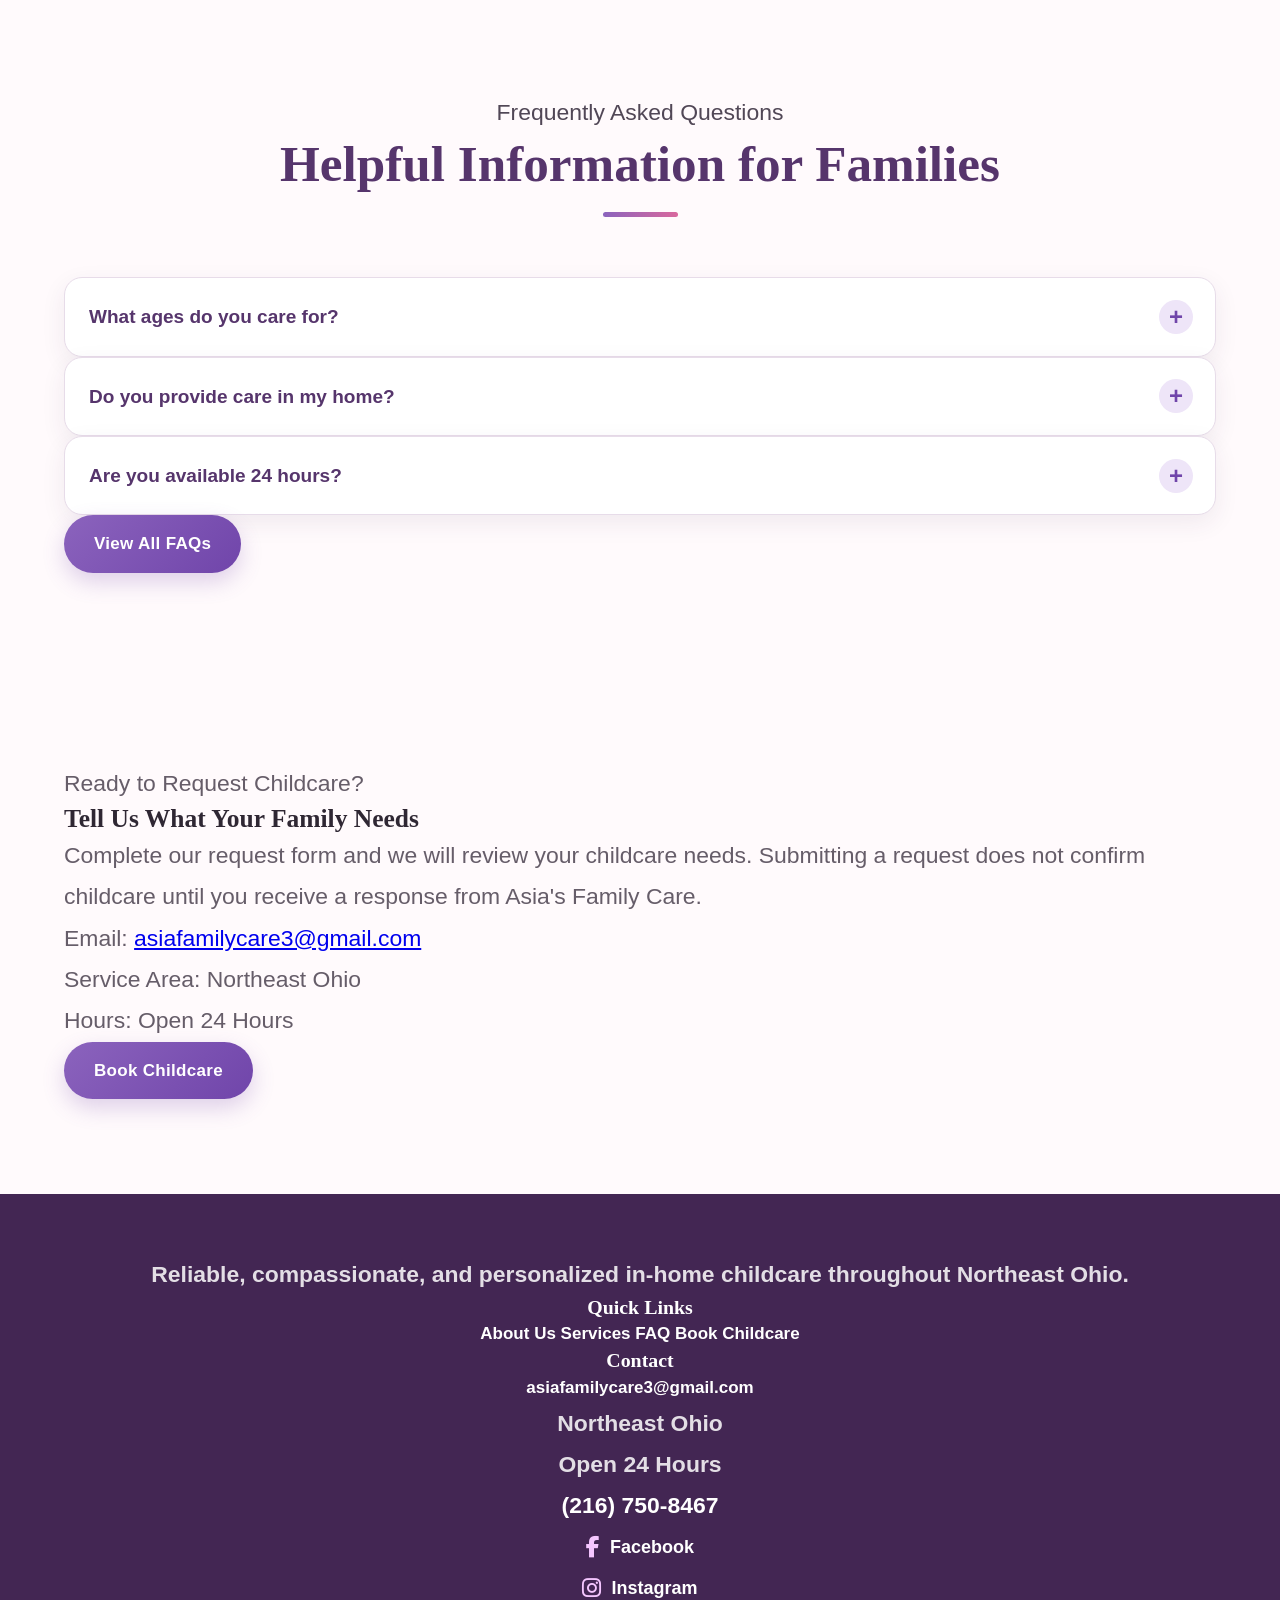
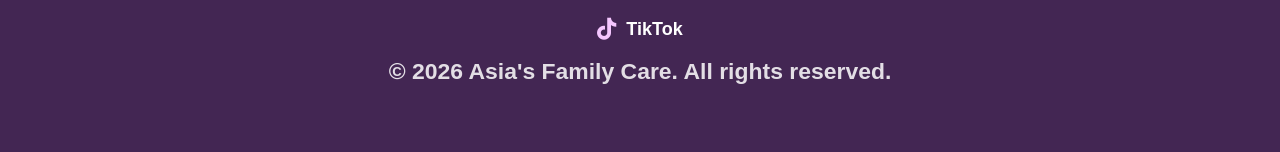
==== commit 657bbb2f: "Integrate Google Analytics tracking script Added Google Analytics tracking code to the HTML." ====
--- a/index.html
+++ b/index.html
@@ -1,6 +1,15 @@
 <!DOCTYPE html>
 <html lang="en">
 <head>
+  <!-- Google tag (gtag.js) -->
+<script async src="https://www.googletagmanager.com/gtag/js?id=G-EG0H55MRP1"></script>
+<script>
+  window.dataLayer = window.dataLayer || [];
+  function gtag(){dataLayer.push(arguments);}
+  gtag('js', new Date());
+
+  gtag('config', 'G-EG0H55MRP1');
+</script>
   <meta charset="UTF-8">
   <meta name="viewport" content="width=device-width, initial-scale=1.0">
 
--- a/styles.css
+++ b/styles.css
@@ -756,7 +756,26 @@
 body {
   font-weight: 500;
 }
-
+/* Larger text across the entire website */
+p {
+    font-size: 1.25rem;
+    line-height: 1.8;
+}
+
+li {
+    font-size: 1.25rem;
+    line-height: 1.8;
+}
+
+label {
+    font-size: 1.15rem;
+}
+
+input,
+textarea,
+select {
+    font-size: 1.15rem;
+}
 .hero h1 {
   font-weight: 900;
   letter-spacing: -1px;
@@ -1977,3 +1996,123 @@
     margin: 15px auto 0;
   }
 }
+.floating-actions {
+  position: fixed;
+  left: 50%;
+  bottom: 12px;
+  transform: translateX(-50%);
+  display: flex;
+  gap: 10px;
+  z-index: 9999;
+}
+
+.floating-call,
+.floating-book {
+  display: inline-flex;
+  align-items: center;
+  justify-content: center;
+  min-width: 120px;
+  padding: 10px 16px;
+  border-radius: 999px;
+  font-size: 14px;
+  font-weight: 700;
+  text-decoration: none;
+  box-shadow: 0 8px 20px rgba(0, 0, 0, 0.18);
+}
+
+.floating-call {
+  background: white;
+  color: #5b2f72;
+  border: 2px solid #d9bdf2;
+}
+
+.floating-book {
+  background: linear-gradient(135deg, #8a4fff, #6d2fd5);
+  color: white;
+}
+/* Force larger subtext across the whole website */
+body p,
+body li,
+body .section-heading p,
+body .service-card p,
+body .about-preview p,
+body .faq-preview p,
+body .home-booking p,
+body .booking-card p {
+  font-size: 1.35rem !important;
+  line-height: 1.8 !important;
+}
+
+body label,
+body input,
+body textarea,
+body select {
+  font-size: 1.2rem !important;
+}
+/* Fix hero layout on laptops and desktops */
+@media (min-width: 900px) {
+  .hero {
+    padding: 70px 30px;
+  }
+
+  .hero-grid {
+    grid-template-columns: minmax(0, 1fr) minmax(0, 1fr);
+    gap: 40px;
+    max-width: 1200px;
+    margin: 0 auto;
+  }
+
+  .hero h1 {
+    max-width: 100%;
+    font-size: clamp(2.7rem, 4vw, 4rem);
+    overflow-wrap: break-word;
+  }
+
+  .hero p {
+    max-width: 100%;
+  }
+
+  .hero img {
+    width: 100%;
+    max-width: 600px;
+    margin: 0 auto;
+  }
+}
+/* Fix hero layout on laptops and desktops */
+@media (min-width: 900px) {
+  .hero {
+    padding: 70px 30px;
+  }
+
+  .hero-grid {
+    grid-template-columns: minmax(0, 1fr) minmax(0, 1fr);
+    gap: 40px;
+    max-width: 1200px;
+    margin: 0 auto;
+  }
+
+  .hero h1 {
+    max-width: 100%;
+    font-size: clamp(2.7rem, 4vw, 4rem);
+    overflow-wrap: break-word;
+  }
+
+  .hero p {
+    max-width: 100%;
+  }
+
+  .hero img {
+    width: 100%;
+    max-width: 600px;
+    margin: 0 auto;
+  }
+}
+/* Keep hero image sharp on laptops */
+@media (min-width: 900px) {
+  .hero img {
+    width: 100%;
+    max-width: 520px;
+    height: auto;
+    object-fit: cover;
+  }
+}
